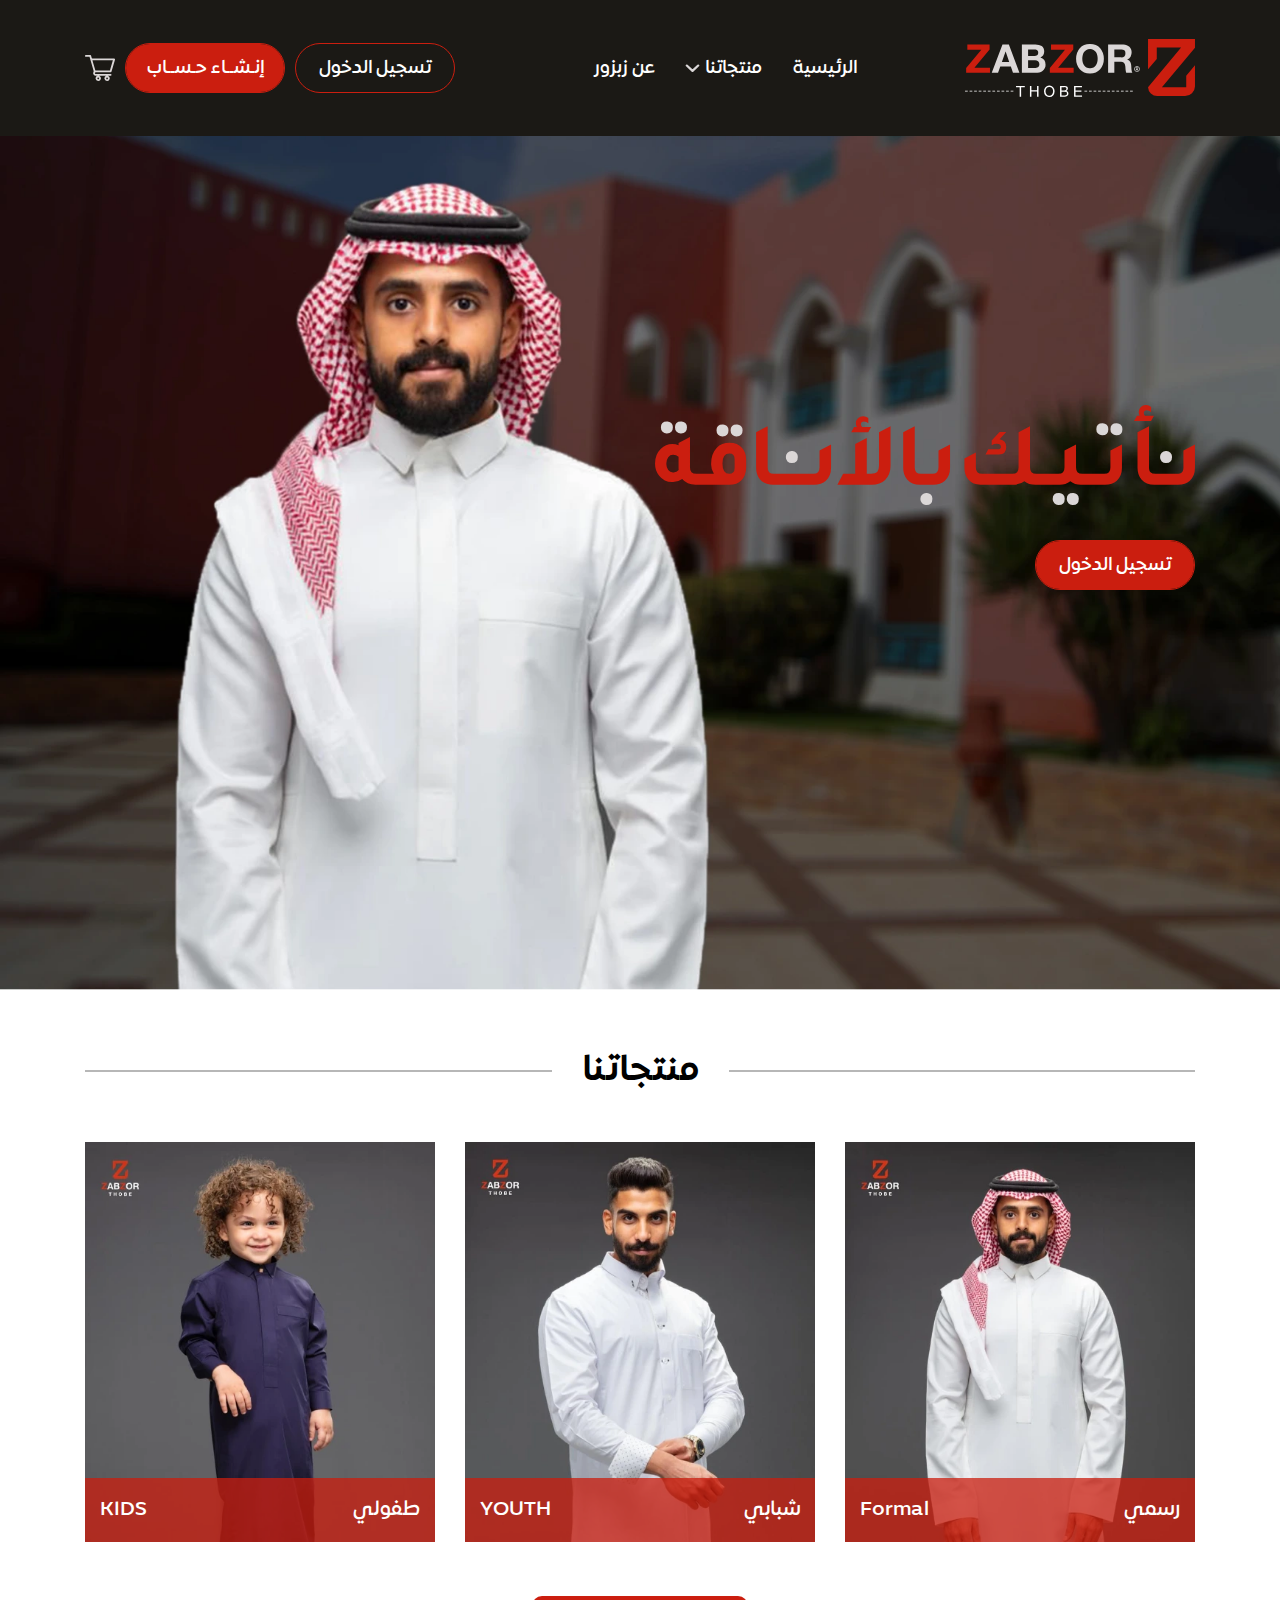
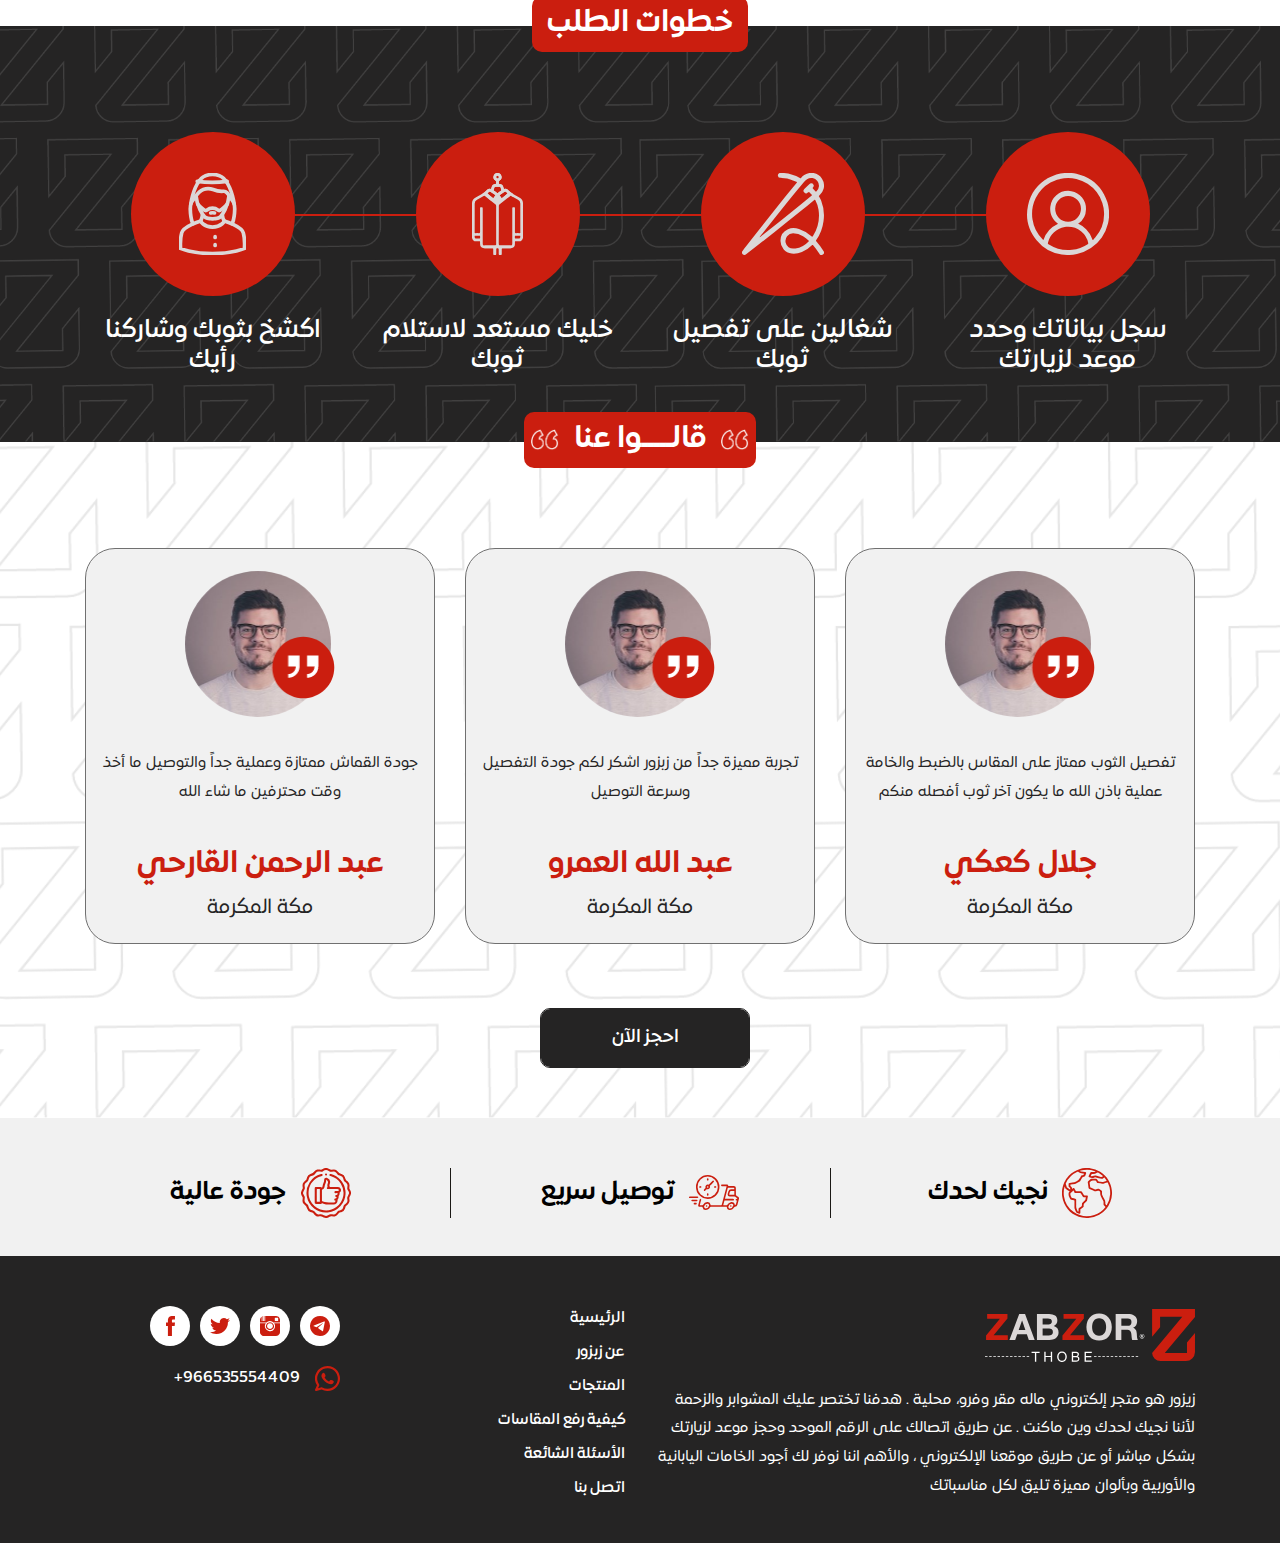
==== index.html @ d95db8d0 "edit some data" ====
<!DOCTYPE html>
<html>
  <head>
    <meta charset="utf-8">
    <meta name="description" content="....">
    <meta name="author" content="misara adel">
    <meta name="viewport" content="width=device-width, initial-scale=1, shrink-to-fit=no">
    <title>
      زبزور 
    </title>
    <link rel="shortcut icon" href="assets/images/icon.png" type="image/x-icon"/>
    <link rel="stylesheet" href="assets/css/lib/all.min.css">
    <link rel="stylesheet" href="assets/css/lib/animate.css">
    <link rel="stylesheet" href="assets/css/lib/bootstrap-rtl.min.css">
    <link rel="stylesheet" href="assets/css/lib/owl.carousel.min.css">
    <link rel="stylesheet" href="assets/css/lib/owl.theme.default.css">
    <link rel="stylesheet" href="assets/css/style.css">
  </head>
  <body>
    <nav class="navbar">
      <div class="container">
        <div class="content">
          <div class="hamburger">
            <span class="line"></span>
            <span class="line"></span>
            <span class="line"></span>
          </div>

          <a href="#" class="brand-name">
            <img src="assets/images/logo.svg" alt="">
          </a>

          <ul class="navbar-nav">
            <li class="nav-item">
              <a href="index.html" class="nav-link">
                الرئيسية
              </a>
            </li>

            <li class="nav-item product-cat">
              <a href="#" class="nav-link">
                منتجاتنا
              </a>

              <div class="product-contain">
                
                <div class="row">
                  <div class="col-lg-4 col-12 mb-3">
                    <div class="contain">
                      <a href="#" class="head">
                        ثياب رجالية
                      </a>
                    </div>
                  </div>

                  <div class="col-lg-4 col-12 mb-3">
                    <div class="contain">
                      <a href="#" class="head">
                        ثياب اطفالي 
                      </a>
                    </div>
                  </div>

                  <div class="col-lg-4 col-12 mb-3">
                    <div class="contain">
                      <a href="#" class="head">
                        ثياب شبابي
                      </a>
                    </div>
                  </div>

                  <div class="col-lg-4 col-12 mb-3">
                    <div class="contain">
                      <a href="#" class="head">
                        سيديري رجالية
                      </a>
                    </div>
                  </div>

                  <div class="col-lg-4 col-12 mb-3">
                    <div class="contain">
                      <a href="#" class="head">
                        سيديري اطفالي
                      </a>
                    </div>
                  </div>
                </div>
              </div>
            </li>

            <li class="nav-item">
              <a href="about.html" class="nav-link">
                عن زبزور
              </a>
            </li>
          </ul>

          <div class="buttons-contain">
            <a href="#" class="btn-shape border-btn">
              تسجيل الدخول
            </a>

            <a href="#" class="btn-shape bk-btn">
              إنـشــاء حـســاب
            </a>

            <a href="#" class="icon">
              <img src="assets/images/cart.svg" alt="">
            </a>
          </div>
        </div>
      </div>
    </nav>

    <main>
      <header style="background-image: url('assets/images/intro.webp');">
        <div class="container">
          <div class="row">
            <div class="col-lg-6 col-12">
              <div class="content">
                <img src="assets/images/intro.svg" alt="">

                <a href="#" class="btn-shape">
                  تسجيل الدخول
                </a>
              </div>
            </div>
          </div>
        </div>
      </header>

      <section class="products">
        <div class="container">
          <div class="heading">
            <h1>
              منتجاتنا
            </h1>
          </div>

          <div class="row">
            <div class="col-lg-4 col-12 mb-4">
              <a href="#" class="box">
                <img src="assets/images/product_1.webp" alt="">

                <div class="contain">
                  <h2>
                    رسمي
                  </h2>

                  <h2>
                    Formal
                  </h2>
                </div>
              </a>
            </div>
            
            <div class="col-lg-4 col-12 mb-4">
              <a href="#" class="box">
                <img src="assets/images/product_2.webp" alt="">

                <div class="contain">
                  <h2>
                    شبابي
                  </h2>

                  <h2>
                    YOUTH
                  </h2>
                </div>
              </a>
            </div>
            
            <div class="col-lg-4 col-12 mb-4">
              <a href="#" class="box">
                <img src="assets/images/product_3.webp" alt="">

                <div class="contain">
                  <h2>
                    طفولي
                  </h2>

                  <h2>
                    KIDS
                  </h2>
                </div>
              </a>
            </div>
          </div>
        </div>
      </section>

      <section class="services">
        <div class="container">
          <div class="heading">
            <h1>
              خطوات الطلب
            </h1>
          </div>

          <div class="service-contain">
            <div class="row">
              <div class="col-lg-3 col-6 mb-3">
                <div class="box">
                  <div class="image-content">
                    <img src="assets/images/service_1.svg" alt="">
                  </div>

                  <h2>
                    سجل بياناتك وحدد موعد لزيارتك
                  </h2>
                </div>
              </div>
              
              <div class="col-lg-3 col-6 mb-3">
                <div class="box">
                  <div class="image-content">
                    <img src="assets/images/service_2.svg" alt="">
                  </div>

                  <h2>
                    شغالين على تفصيل ثوبك
                  </h2>
                </div>
              </div>
              
              <div class="col-lg-3 col-6 mb-3">
                <div class="box">
                  <div class="image-content">
                    <img src="assets/images/service_3.svg" alt="">
                  </div>

                  <h2>
                    خليك مستعد لاستلام ثوبك
                  </h2>
                </div>
              </div>
              
              <div class="col-lg-3 col-6 mb-3">
                <div class="box">
                  <div class="image-content">
                    <img src="assets/images/service_4.svg" alt="">
                  </div>

                  <h2>
                    اكشخ بثوبك وشاركنا رأيك
                  </h2>
                </div>
              </div>
            </div>
          </div>
        </div>
      </section>

      <!-- <section class="graph d-none">
        <div class="container">
          <div class="heading">
            <h1>
              طريقة رفع المقاس
            </h1>

            <p>
              فصل وبالك مرتاح
            </p>
          </div>

          <div class="row">
            <div class="col-lg-4 col-12 mb-4">
              <ul class="graph-step">
                <li>
                  <div class="number">
                    1
                  </div>
                  
                  <div class="data">
                    <h2>
                      انخفاض الأكتاف
                    </h2>

                    <p>
                      نقيس محيطها ونزود 8 سم
                      وما زاد حسب اختيار العميل
                    </p>
                  </div>
                </li>

                <li>
                  <div class="number">
                    2
                  </div>
                  
                  <div class="data">
                    <h2>
                      مقاس الخصر
                    </h2>

                    <p>
                      يقاس محيط الخصر ونضيف 
                      من 8 سم إلى 15 سم حسب
                      راحة العميل

                      <span>
                        ( نقترح زيادة 8 سم فقط )
                      </span>
                    </p>
                  </div>
                </li>

                <li>
                  <div class="number">
                    3
                  </div>
                  
                  <div class="data">
                    <h2>
                      مقاس أسفل نهاية الثوب
                    </h2>

                    <p>
                      نضيف على مقاس الخصر
                      20 سم أو حسب اختيار العميل
                    </p>
                  </div>
                </li>
                
              </ul>
            </div>

            <div class="col-lg-4 col-12 mb-4">
              <div class="image-content">
                <img src="assets/images/graph.png" alt="">
              </div>
            </div>

            <div class="col-lg-4 col-12 mb-4">
              <ul class="graph-step">
                <li>
                  <div class="number">
                    4
                  </div>
                  
                  <div class="data">
                    <h2>
                      مقاس الصدر
                    </h2>

                    <p>
                      يقاس محيط الصدر ونضيف 
                      من 8 سم إلى 15 سم حسب
                      راحة العميل 

                      <span>
                        ( نقترح زيادة 8 سم فقط )
                      </span>
                    </p>
                  </div>
                </li>

                <li>
                  <div class="number">
                    5
                  </div>
                  
                  <div class="data">
                    <h2>
                      مقاس نهاية الكم
                    </h2>

                    <p>
                      نقيس محيطها ونزود 8 سم
                      وما زاد حسب اختيار العميل
                    </p>
                  </div>
                </li>

                <li>
                  <div class="number">
                    6
                  </div>
                  
                  <div class="data">
                    <h2>
                      مقاس الأرداف
                    </h2>

                    <p>
                      نقيس محيطها ونزود 8 سم
                      وما زاد حسب اختيار العميل
                    </p>
                  </div>
                </li>
              </ul>
            </div>
          </div>
        </div>
      </section> -->

      <section class="say">
        <div class="container">
          <div class="heading">
            <h1>
              قالـــــوا عنا
            </h1>
          </div>

          <div class="row">
            <div class="col-lg-4 col-12 mb-4">
              <div class="box">
                <img src="assets/images/pepole.png" alt="">

                <p class="desc">
                  تفصيل الثوب ممتاز على 
                  المقاس بالضبط والخامة 
                  عملية باذن الله ما يكون 
                  آخر ثوب أفصله منكم
                </p>

                <h2>
                  جلال كعكي
                </h2>

                <p class="location">
                  مكة المكرمة 
                </p>
              </div>
            </div>
            
            <div class="col-lg-4 col-12 mb-4">
              <div class="box">
                <img src="assets/images/pepole.png" alt="">

                <p class="desc">
                  تجربة مميزة جداً من زبزور 
                  اشكر لكم جودة التفصيل
                  وسرعة التوصيل
                </p>

                <h2>
                  عبد الله العمرو
                </h2>

                <p class="location">
                  مكة المكرمة 
                </p>
              </div>
            </div>
            
            <div class="col-lg-4 col-12 mb-4">
              <div class="box">
                <img src="assets/images/pepole.png" alt="">

                <p class="desc">
                  جودة القماش ممتازة 
                  وعملية جداً والتوصيل
                  ما أخذ وقت محترفين 
                  ما شاء الله
                </p>

                <h2>
                  عبد الرحمن القارحي
                </h2>

                <p class="location">
                  مكة المكرمة 
                </p>
              </div>
            </div>

            <div class="col-12">
              <div class="button-data">
                <a href="contact.html" class="btn-shape">
                  احجز الآن
                </a>
              </div>
            </div>
          </div>
        </div>
      </section>

      <section class="data-contact">
        <div class="container">
          <div class="row">
            <div class="col-lg-4 col-12 mb-2 border-shape">
              <div class="box">
                <img src="assets/images/contact_1.svg" alt="">

                <h2>
                  نجيك لحدك
                </h2>
              </div>
            </div>

            <div class="col-lg-4 col-12 mb-2 border-shape">
              <div class="box">
                <img src="assets/images/contact_2.svg" alt="">

                <h2>
                  توصيل سريع
                </h2>
              </div>
            </div>

            <div class="col-lg-4 col-12 mb-2">
              <div class="box">
                <img src="assets/images/contact_3.svg" alt="">

                <h2>
                  جودة عالية
                </h2>
              </div>
            </div>
          </div>
        </div>
      </section>
    </main>
    
    <footer>
      <div class="container">
        <div class="row">
          <div class="col-lg-6 col-12 mb-3">
            <div class="content">
              <img src="assets/images/logo.svg" class="brand-name" alt="">

              <p>
                زيزور هو متجر إلكتروني ماله مقر وفرو، محلية . هدفنا تختصر عليك المشوابر والزحمة لأننا نجيك لحدك وين ماكنت . عن طريق اتصالك على الرقم الموحد وحجز موعد لزيارتك بشكل مباشر أو عن طريق موقعنا الإلكتروني ، والأهم اننا نوفر لك أجود الخامات اليابانية والأوربية وبألوان مميزة تليق لكل مناسباتك
              </p>
            </div>
          </div>

          <div class="col-lg-3 col-12 mb-3">
            <div class="content">
              <ul class="link">
                <li>
                  <a href="index.html">
                    الرئيسية 
                  </a>
                </li>

                <li>
                  <a href="about.html">
                    عن زبزور 
                  </a>
                </li>

                <li>
                  <a href="#">
                    المنتجات 
                  </a>
                </li>

                <li>
                  <a href="question.html">
                    كيفية رفع المقاسات 
                  </a>
                </li>
                
                <li>
                  <a href="question.html">
                    الأسئلة الشائعة 
                  </a>
                </li>
                
                <li>
                  <a href="contact.html">
                    اتصل بنا 
                  </a>
                </li>
              </ul>
            </div>
          </div>

          <div class="col-lg-3 col-12 mb-3">
            <div class="content">
              <ul class="socail-media">
                <li>
                  <a href="#">
                    <img src="assets/images/social_1.svg" alt="">
                  </a>
                </li>

                <li>
                  <a href="#">
                    <img src="assets/images/social_2.svg" alt="">
                  </a>
                </li>

                <li>
                  <a href="#">
                    <img src="assets/images/social_3.svg" alt="">
                  </a>
                </li>

                <li>
                  <a href="#">
                    <img src="assets/images/social_4.svg" alt="">
                  </a>
                </li>
              </ul>

              <a href="#" class="whats">
                <img src="assets/images/whats.svg" alt="">

                <span>
                  966535554409+
                </span>
              </a>
            </div>
          </div>
        </div>
      </div>
    </footer>

    <script src="assets/js/lib/jquery4.js"></script>
    <script src="assets/js/lib/popper.js"></script>
    <script src="assets/js/lib/bootstrap.js"></script>
    <script src="assets/js/lib/owl.carousel.min.js"></script>
    <script src="assets/js/lib/wow.min.js"></script>
    <script src="assets/js/main.js"></script>
  </body>
</html>
---- assets/css/style.css ----
@font-face {
  font-family: "ExpoArabic";
  src: url(../fonts/ExpoArabic/ExpoArabic-Medium.ttf);
  font-weight: 700;
}

@font-face {
  font-family: "ExpoArabic";
  src: url(../fonts/ExpoArabic/ExpoArabic-Book.ttf);
  font-weight: 500;
}

@font-face {
  font-family: "ExpoArabic";
  src: url(../fonts/ExpoArabic/ExpoArabic-SemiBold.ttf);
  font-weight: 900;
}

* {
  margin: 0px;
  -webkit-box-sizing: border-box;
          box-sizing: border-box;
  font-family: "ExpoArabic" , sans-serif;
  scroll-behavior: smooth;
}

*::-moz-selection {
  background-color: #368B85;
  color: #fff;
}

*::selection {
  background-color: #368B85;
  color: #fff;
}

*::-webkit-scrollbar {
  width: 8px;
}

*::-webkit-scrollbar-track {
  background-color: #ccc;
}

*::-webkit-scrollbar-thumb {
  background: #368B85;
  border-radius: 8px;
}

*::-webkit-scrollbar-thumb:hover {
  background: #FFD371;
}

.overflowNone {
  overflow: hidden;
}

.btn:focus,
button:focus,
input:focus,
.form-control:focus {
  outline-width: 0px !important;
  outline-color: transparent !important;
  -webkit-box-shadow: 0 0 0 0 rgba(0, 0, 0, 0);
          box-shadow: 0 0 0 0 rgba(0, 0, 0, 0);
}

a {
  text-decoration: none !important;
}

ul {
  list-style: none;
  margin: 0px;
  padding: 0px;
}

.owl-theme .owl-dots .owl-dot span {
  width: 20px;
  height: 4px;
  border-radius: 4px;
  background-color: #FFD371;
  opacity: .5;
  -webkit-transition: all .5s linear;
  transition: all .5s linear;
}

.owl-theme .owl-dots .owl-dot.active span,
.owl-theme .owl-dots .owl-dot:hover span {
  opacity: 1;
}

.overflowNone {
  overflow: hidden;
}

@-webkit-keyframes bounce-in-fwd {
  0% {
    -webkit-transform: scale(0);
            transform: scale(0);
    -webkit-animation-timing-function: ease-in;
            animation-timing-function: ease-in;
    opacity: 0;
  }
  38% {
    -webkit-transform: scale(1);
            transform: scale(1);
    -webkit-animation-timing-function: ease-out;
            animation-timing-function: ease-out;
    opacity: 1;
  }
  55% {
    -webkit-transform: scale(0.7);
            transform: scale(0.7);
    -webkit-animation-timing-function: ease-in;
            animation-timing-function: ease-in;
  }
  72% {
    -webkit-transform: scale(1);
            transform: scale(1);
    -webkit-animation-timing-function: ease-out;
            animation-timing-function: ease-out;
  }
  81% {
    -webkit-transform: scale(0.84);
            transform: scale(0.84);
    -webkit-animation-timing-function: ease-in;
            animation-timing-function: ease-in;
  }
  89% {
    -webkit-transform: scale(1);
            transform: scale(1);
    -webkit-animation-timing-function: ease-out;
            animation-timing-function: ease-out;
  }
  95% {
    -webkit-transform: scale(0.95);
            transform: scale(0.95);
    -webkit-animation-timing-function: ease-in;
            animation-timing-function: ease-in;
  }
  100% {
    -webkit-transform: scale(1);
            transform: scale(1);
    -webkit-animation-timing-function: ease-out;
            animation-timing-function: ease-out;
  }
}

@keyframes bounce-in-fwd {
  0% {
    -webkit-transform: scale(0);
            transform: scale(0);
    -webkit-animation-timing-function: ease-in;
            animation-timing-function: ease-in;
    opacity: 0;
  }
  38% {
    -webkit-transform: scale(1);
            transform: scale(1);
    -webkit-animation-timing-function: ease-out;
            animation-timing-function: ease-out;
    opacity: 1;
  }
  55% {
    -webkit-transform: scale(0.7);
            transform: scale(0.7);
    -webkit-animation-timing-function: ease-in;
            animation-timing-function: ease-in;
  }
  72% {
    -webkit-transform: scale(1);
            transform: scale(1);
    -webkit-animation-timing-function: ease-out;
            animation-timing-function: ease-out;
  }
  81% {
    -webkit-transform: scale(0.84);
            transform: scale(0.84);
    -webkit-animation-timing-function: ease-in;
            animation-timing-function: ease-in;
  }
  89% {
    -webkit-transform: scale(1);
            transform: scale(1);
    -webkit-animation-timing-function: ease-out;
            animation-timing-function: ease-out;
  }
  95% {
    -webkit-transform: scale(0.95);
            transform: scale(0.95);
    -webkit-animation-timing-function: ease-in;
            animation-timing-function: ease-in;
  }
  100% {
    -webkit-transform: scale(1);
            transform: scale(1);
    -webkit-animation-timing-function: ease-out;
            animation-timing-function: ease-out;
  }
}

@-webkit-keyframes bounce-in-top {
  0% {
    -webkit-transform: translateY(-50px);
            transform: translateY(-50px);
    -webkit-animation-timing-function: ease-in;
            animation-timing-function: ease-in;
    opacity: 0;
  }
  38% {
    -webkit-transform: translateY(0);
            transform: translateY(0);
    -webkit-animation-timing-function: ease-out;
            animation-timing-function: ease-out;
    opacity: 1;
  }
  55% {
    -webkit-transform: translateY(-20px);
            transform: translateY(-20px);
    -webkit-animation-timing-function: ease-in;
            animation-timing-function: ease-in;
  }
  72% {
    -webkit-transform: translateY(0);
            transform: translateY(0);
    -webkit-animation-timing-function: ease-out;
            animation-timing-function: ease-out;
  }
  81% {
    -webkit-transform: translateY(-15px);
            transform: translateY(-15px);
    -webkit-animation-timing-function: ease-in;
            animation-timing-function: ease-in;
  }
  90% {
    -webkit-transform: translateY(0);
            transform: translateY(0);
    -webkit-animation-timing-function: ease-out;
            animation-timing-function: ease-out;
  }
  95% {
    -webkit-transform: translateY(-4px);
            transform: translateY(-4px);
    -webkit-animation-timing-function: ease-in;
            animation-timing-function: ease-in;
  }
  100% {
    -webkit-transform: translateY(0);
            transform: translateY(0);
    -webkit-animation-timing-function: ease-out;
            animation-timing-function: ease-out;
  }
}

@keyframes bounce-in-top {
  0% {
    -webkit-transform: translateY(-50px);
            transform: translateY(-50px);
    -webkit-animation-timing-function: ease-in;
            animation-timing-function: ease-in;
    opacity: 0;
  }
  38% {
    -webkit-transform: translateY(0);
            transform: translateY(0);
    -webkit-animation-timing-function: ease-out;
            animation-timing-function: ease-out;
    opacity: 1;
  }
  55% {
    -webkit-transform: translateY(-20px);
            transform: translateY(-20px);
    -webkit-animation-timing-function: ease-in;
            animation-timing-function: ease-in;
  }
  72% {
    -webkit-transform: translateY(0);
            transform: translateY(0);
    -webkit-animation-timing-function: ease-out;
            animation-timing-function: ease-out;
  }
  81% {
    -webkit-transform: translateY(-15px);
            transform: translateY(-15px);
    -webkit-animation-timing-function: ease-in;
            animation-timing-function: ease-in;
  }
  90% {
    -webkit-transform: translateY(0);
            transform: translateY(0);
    -webkit-animation-timing-function: ease-out;
            animation-timing-function: ease-out;
  }
  95% {
    -webkit-transform: translateY(-4px);
            transform: translateY(-4px);
    -webkit-animation-timing-function: ease-in;
            animation-timing-function: ease-in;
  }
  100% {
    -webkit-transform: translateY(0);
            transform: translateY(0);
    -webkit-animation-timing-function: ease-out;
            animation-timing-function: ease-out;
  }
}

@-webkit-keyframes bounce-in-left {
  0% {
    -webkit-transform: translateX(-30px);
            transform: translateX(-30px);
    -webkit-animation-timing-function: ease-in;
            animation-timing-function: ease-in;
    opacity: 0;
  }
  38% {
    -webkit-transform: translateX(0);
            transform: translateX(0);
    -webkit-animation-timing-function: ease-out;
            animation-timing-function: ease-out;
    opacity: 1;
  }
  55% {
    -webkit-transform: translateX(-20px);
            transform: translateX(-20px);
    -webkit-animation-timing-function: ease-in;
            animation-timing-function: ease-in;
  }
  72% {
    -webkit-transform: translateX(0);
            transform: translateX(0);
    -webkit-animation-timing-function: ease-out;
            animation-timing-function: ease-out;
  }
  81% {
    -webkit-transform: translateX(-10px);
            transform: translateX(-10px);
    -webkit-animation-timing-function: ease-in;
            animation-timing-function: ease-in;
  }
  90% {
    -webkit-transform: translateX(0);
            transform: translateX(0);
    -webkit-animation-timing-function: ease-out;
            animation-timing-function: ease-out;
  }
  95% {
    -webkit-transform: translateX(-4px);
            transform: translateX(-4px);
    -webkit-animation-timing-function: ease-in;
            animation-timing-function: ease-in;
  }
  100% {
    -webkit-transform: translateX(0);
            transform: translateX(0);
    -webkit-animation-timing-function: ease-out;
            animation-timing-function: ease-out;
  }
}

@keyframes bounce-in-left {
  0% {
    -webkit-transform: translateX(-30px);
            transform: translateX(-30px);
    -webkit-animation-timing-function: ease-in;
            animation-timing-function: ease-in;
    opacity: 0;
  }
  38% {
    -webkit-transform: translateX(0);
            transform: translateX(0);
    -webkit-animation-timing-function: ease-out;
            animation-timing-function: ease-out;
    opacity: 1;
  }
  55% {
    -webkit-transform: translateX(-20px);
            transform: translateX(-20px);
    -webkit-animation-timing-function: ease-in;
            animation-timing-function: ease-in;
  }
  72% {
    -webkit-transform: translateX(0);
            transform: translateX(0);
    -webkit-animation-timing-function: ease-out;
            animation-timing-function: ease-out;
  }
  81% {
    -webkit-transform: translateX(-10px);
            transform: translateX(-10px);
    -webkit-animation-timing-function: ease-in;
            animation-timing-function: ease-in;
  }
  90% {
    -webkit-transform: translateX(0);
            transform: translateX(0);
    -webkit-animation-timing-function: ease-out;
            animation-timing-function: ease-out;
  }
  95% {
    -webkit-transform: translateX(-4px);
            transform: translateX(-4px);
    -webkit-animation-timing-function: ease-in;
            animation-timing-function: ease-in;
  }
  100% {
    -webkit-transform: translateX(0);
            transform: translateX(0);
    -webkit-animation-timing-function: ease-out;
            animation-timing-function: ease-out;
  }
}

@-webkit-keyframes pulsecust {
  0% {
    opacity: 1;
    -webkit-transform: scale(1);
            transform: scale(1);
  }
  50% {
    opacity: 0;
    -webkit-transform: scale(1.4);
            transform: scale(1.4);
  }
  100% {
    opacity: 1;
    -webkit-transform: scale(1);
            transform: scale(1);
  }
}

@keyframes pulsecust {
  0% {
    opacity: 1;
    -webkit-transform: scale(1);
            transform: scale(1);
  }
  50% {
    opacity: 0;
    -webkit-transform: scale(1.4);
            transform: scale(1.4);
  }
  100% {
    opacity: 1;
    -webkit-transform: scale(1);
            transform: scale(1);
  }
}

@-webkit-keyframes pulse-shadow {
  100% {
    -webkit-box-shadow: 0 0 0 10px rgba(255, 102, 0, 0), 0 0 0 20px rgba(255, 102, 0, 0);
            box-shadow: 0 0 0 10px rgba(255, 102, 0, 0), 0 0 0 20px rgba(255, 102, 0, 0);
  }
}

@keyframes pulse-shadow {
  100% {
    -webkit-box-shadow: 0 0 0 10px rgba(255, 102, 0, 0), 0 0 0 20px rgba(255, 102, 0, 0);
            box-shadow: 0 0 0 10px rgba(255, 102, 0, 0), 0 0 0 20px rgba(255, 102, 0, 0);
  }
}

@-webkit-keyframes spinner {
  0% {
    -webkit-transform: rotate(0deg) scale3d(1, 1, 1);
            transform: rotate(0deg) scale3d(1, 1, 1);
  }
  100% {
    -webkit-transform: rotate(10deg) scale3d(1.5, 1.5, 1.5);
            transform: rotate(10deg) scale3d(1.5, 1.5, 1.5);
  }
}

@keyframes spinner {
  0% {
    -webkit-transform: rotate(0deg) scale3d(1, 1, 1);
            transform: rotate(0deg) scale3d(1, 1, 1);
  }
  100% {
    -webkit-transform: rotate(10deg) scale3d(1.5, 1.5, 1.5);
            transform: rotate(10deg) scale3d(1.5, 1.5, 1.5);
  }
}

@-webkit-keyframes pulse {
  0% {
    -webkit-transform: scale3d(1, 1, 1);
            transform: scale3d(1, 1, 1);
    opacity: 0;
  }
  50% {
    -webkit-transform: scale3d(0.8, 0.8, 0.8);
            transform: scale3d(0.8, 0.8, 0.8);
    opacity: .5;
  }
  100% {
    -webkit-transform: scale3d(1, 1, 1);
            transform: scale3d(1, 1, 1);
    opacity: 1;
  }
}

@keyframes pulse {
  0% {
    -webkit-transform: scale3d(1, 1, 1);
            transform: scale3d(1, 1, 1);
    opacity: 0;
  }
  50% {
    -webkit-transform: scale3d(0.8, 0.8, 0.8);
            transform: scale3d(0.8, 0.8, 0.8);
    opacity: .5;
  }
  100% {
    -webkit-transform: scale3d(1, 1, 1);
            transform: scale3d(1, 1, 1);
    opacity: 1;
  }
}

/*dropdown animation*/
@-webkit-keyframes dropdown-animate {
  0% {
    opacity: 0;
    -webkit-transform: rotateX(-90deg);
            transform: rotateX(-90deg);
  }
  50% {
    -webkit-transform: rotateX(20deg);
            transform: rotateX(20deg);
  }
  100% {
    opacity: 1;
    -webkit-transform: rotateX(0deg);
            transform: rotateX(0deg);
  }
}
@keyframes dropdown-animate {
  0% {
    opacity: 0;
    -webkit-transform: rotateX(-90deg);
            transform: rotateX(-90deg);
  }
  50% {
    -webkit-transform: rotateX(20deg);
            transform: rotateX(20deg);
  }
  100% {
    opacity: 1;
    -webkit-transform: rotateX(0deg);
            transform: rotateX(0deg);
  }
}

@-webkit-keyframes rotation {
  0% {
    -webkit-transform: rotate(0deg);
            transform: rotate(0deg);
  }
  50% {
    -webkit-transform: rotate(10deg);
            transform: rotate(10deg);
  }
  100% {
    -webkit-transform: rotate(0deg);
            transform: rotate(0deg);
  }
}

@keyframes rotation {
  0% {
    -webkit-transform: rotate(0deg);
            transform: rotate(0deg);
  }
  50% {
    -webkit-transform: rotate(10deg);
            transform: rotate(10deg);
  }
  100% {
    -webkit-transform: rotate(0deg);
            transform: rotate(0deg);
  }
}

@-webkit-keyframes spin {
  0% {
    -webkit-transform: rotate(0deg);
            transform: rotate(0deg);
  }
  100% {
    -webkit-transform: rotate(360deg);
            transform: rotate(360deg);
  }
}

@keyframes spin {
  0% {
    -webkit-transform: rotate(0deg);
            transform: rotate(0deg);
  }
  100% {
    -webkit-transform: rotate(360deg);
            transform: rotate(360deg);
  }
}

@-webkit-keyframes wave {
  0%,
  100% {
    -webkit-clip-path: polygon(0% 45%, 15% 44%, 32% 50%, 54% 60%, 70% 61%, 84% 59%, 100% 52%, 100% 100%, 0% 100%);
            clip-path: polygon(0% 45%, 15% 44%, 32% 50%, 54% 60%, 70% 61%, 84% 59%, 100% 52%, 100% 100%, 0% 100%);
  }
  50% {
    -webkit-clip-path: polygon(0% 60%, 16% 65%, 34% 66%, 51% 62%, 67% 50%, 84% 45%, 100% 46%, 100% 100%, 0% 100%);
            clip-path: polygon(0% 60%, 16% 65%, 34% 66%, 51% 62%, 67% 50%, 84% 45%, 100% 46%, 100% 100%, 0% 100%);
  }
}

@keyframes wave {
  0%,
  100% {
    -webkit-clip-path: polygon(0% 45%, 15% 44%, 32% 50%, 54% 60%, 70% 61%, 84% 59%, 100% 52%, 100% 100%, 0% 100%);
            clip-path: polygon(0% 45%, 15% 44%, 32% 50%, 54% 60%, 70% 61%, 84% 59%, 100% 52%, 100% 100%, 0% 100%);
  }
  50% {
    -webkit-clip-path: polygon(0% 60%, 16% 65%, 34% 66%, 51% 62%, 67% 50%, 84% 45%, 100% 46%, 100% 100%, 0% 100%);
            clip-path: polygon(0% 60%, 16% 65%, 34% 66%, 51% 62%, 67% 50%, 84% 45%, 100% 46%, 100% 100%, 0% 100%);
  }
}

@-webkit-keyframes niceAnimate {
  0% {
    -webkit-transform: scaleX(1);
            transform: scaleX(1);
  }
  50% {
    -webkit-transform: scaleX(0);
            transform: scaleX(0);
  }
  100% {
    -webkit-transform: scaleX(1);
            transform: scaleX(1);
  }
}

@keyframes niceAnimate {
  0% {
    -webkit-transform: scaleX(1);
            transform: scaleX(1);
  }
  50% {
    -webkit-transform: scaleX(0);
            transform: scaleX(0);
  }
  100% {
    -webkit-transform: scaleX(1);
            transform: scaleX(1);
  }
}

@-webkit-keyframes translation {
  0% {
    -webkit-transform: translateZ(0%);
            transform: translateZ(0%);
  }
  100% {
    -webkit-transform: translateZ(10%);
            transform: translateZ(10%);
  }
}

@keyframes translation {
  0% {
    -webkit-transform: translateZ(0%);
            transform: translateZ(0%);
  }
  100% {
    -webkit-transform: translateZ(10%);
            transform: translateZ(10%);
  }
}

@-webkit-keyframes rotate-scale-up {
  0% {
    -webkit-transform: scale(1) rotateZ(0);
    transform: scale(1) rotateZ(0);
  }
  50% {
    -webkit-transform: scale(2) rotateZ(180deg);
    transform: scale(2) rotateZ(180deg);
  }
  100% {
    -webkit-transform: scale(1) rotateZ(360deg);
    transform: scale(1) rotateZ(360deg);
  }
}

@keyframes rotate-scale-up {
  0% {
    -webkit-transform: scale(1) rotateZ(0);
    transform: scale(1) rotateZ(0);
  }
  50% {
    -webkit-transform: scale(2) rotateZ(180deg);
    transform: scale(2) rotateZ(180deg);
  }
  100% {
    -webkit-transform: scale(1) rotateZ(360deg);
    transform: scale(1) rotateZ(360deg);
  }
}

@-webkit-keyframes fadeInUp {
  from {
    opacity: 0;
    -webkit-transform: translate3d(0, 100%, 0);
            transform: translate3d(0, 100%, 0);
  }
  to {
    opacity: 1;
    -webkit-transform: none;
            transform: none;
  }
}

@keyframes fadeInUp {
  from {
    opacity: 0;
    -webkit-transform: translate3d(0, 100%, 0);
            transform: translate3d(0, 100%, 0);
  }
  to {
    opacity: 1;
    -webkit-transform: none;
            transform: none;
  }
}

@-webkit-keyframes fadeInLeft {
  from {
    opacity: 0;
    -webkit-transform: translate3d(-100%, 0, 0);
            transform: translate3d(-100%, 0, 0);
  }
  to {
    opacity: 1;
    -webkit-transform: none;
            transform: none;
  }
}

@keyframes fadeInLeft {
  from {
    opacity: 0;
    -webkit-transform: translate3d(-100%, 0, 0);
            transform: translate3d(-100%, 0, 0);
  }
  to {
    opacity: 1;
    -webkit-transform: none;
            transform: none;
  }
}

@-webkit-keyframes vibrate {
  0% {
    -webkit-transform: translate(0);
            transform: translate(0);
  }
  20% {
    -webkit-transform: translate(-10px, 10px);
            transform: translate(-10px, 10px);
  }
  40% {
    -webkit-transform: translate(-10px, -10px);
            transform: translate(-10px, -10px);
  }
  60% {
    -webkit-transform: translate(10px, 10px);
            transform: translate(10px, 10px);
  }
  80% {
    -webkit-transform: translate(10px, -10px);
            transform: translate(10px, -10px);
  }
  100% {
    -webkit-transform: translate(0);
            transform: translate(0);
  }
}

@keyframes vibrate {
  0% {
    -webkit-transform: translate(0);
            transform: translate(0);
  }
  20% {
    -webkit-transform: translate(-10px, 10px);
            transform: translate(-10px, 10px);
  }
  40% {
    -webkit-transform: translate(-10px, -10px);
            transform: translate(-10px, -10px);
  }
  60% {
    -webkit-transform: translate(10px, 10px);
            transform: translate(10px, 10px);
  }
  80% {
    -webkit-transform: translate(10px, -10px);
            transform: translate(10px, -10px);
  }
  100% {
    -webkit-transform: translate(0);
            transform: translate(0);
  }
}

@-webkit-keyframes translateX {
  0%,
  100% {
    -webkit-transform: translateX(2px);
            transform: translateX(2px);
  }
  50% {
    -webkit-transform: translateX(-2px);
            transform: translateX(-2px);
  }
}

@keyframes translateX {
  0%,
  100% {
    -webkit-transform: translateX(2px);
            transform: translateX(2px);
  }
  50% {
    -webkit-transform: translateX(-2px);
            transform: translateX(-2px);
  }
}

@-webkit-keyframes translateY {
  0%,
  100% {
    -webkit-transform: translateY(2px);
            transform: translateY(2px);
  }
  50% {
    -webkit-transform: translateY(-2px);
            transform: translateY(-2px);
  }
}

@keyframes translateY {
  0%,
  100% {
    -webkit-transform: translateY(2px);
            transform: translateY(2px);
  }
  50% {
    -webkit-transform: translateY(-2px);
            transform: translateY(-2px);
  }
}

@-webkit-keyframes flip-in-hor-bottom {
  0% {
    -webkit-transform: rotateX(80deg) translate(-50%, -50%);
            transform: rotateX(80deg) translate(-50%, -50%);
    opacity: 0;
  }
  100% {
    -webkit-transform: rotateX(0) translate(-50%, -50%);
            transform: rotateX(0) translate(-50%, -50%);
    opacity: 1;
  }
}

@keyframes flip-in-hor-bottom {
  0% {
    -webkit-transform: rotateX(80deg) translate(-50%, -50%);
            transform: rotateX(80deg) translate(-50%, -50%);
    opacity: 0;
  }
  100% {
    -webkit-transform: rotateX(0) translate(-50%, -50%);
            transform: rotateX(0) translate(-50%, -50%);
    opacity: 1;
  }
}

@-webkit-keyframes shadow {
  0% {
    -webkit-box-shadow: 0px 0px 35px -4px #00a4e6;
            box-shadow: 0px 0px 35px -4px #00a4e6;
    opacity: 0 !important;
  }
  100% {
    -webkit-box-shadow: 0px 0px 35px -4px rgba(0, 164, 230, 0);
            box-shadow: 0px 0px 35px -4px rgba(0, 164, 230, 0);
  }
}

@keyframes shadow {
  0% {
    -webkit-box-shadow: 0px 0px 35px -4px #00a4e6;
            box-shadow: 0px 0px 35px -4px #00a4e6;
    opacity: 0 !important;
  }
  100% {
    -webkit-box-shadow: 0px 0px 35px -4px rgba(0, 164, 230, 0);
            box-shadow: 0px 0px 35px -4px rgba(0, 164, 230, 0);
  }
}

@-webkit-keyframes rotate {
  0% {
    border-radius: 50% 60% 55% 40%;
  }
  25% {
    border-radius: 30% 10% 70% 20%;
  }
  50% {
    border-radius: 20% 40% 30% 60%;
  }
  75% {
    border-radius: 70% 20% 50% 30%;
  }
  100% {
    border-radius: 50% 60% 55% 40%;
  }
}

@keyframes rotate {
  0% {
    border-radius: 50% 60% 55% 40%;
  }
  25% {
    border-radius: 30% 10% 70% 20%;
  }
  50% {
    border-radius: 20% 40% 30% 60%;
  }
  75% {
    border-radius: 70% 20% 50% 30%;
  }
  100% {
    border-radius: 50% 60% 55% 40%;
  }
}

@-webkit-keyframes fadeInRight {
  0% {
    opacity: 0;
    -webkit-transform: translateX(-30px);
            transform: translateX(-30px);
  }
  100% {
    opacity: 1;
    -webkit-transform: translateX(0);
            transform: translateX(0);
  }
}

@keyframes fadeInRight {
  0% {
    opacity: 0;
    -webkit-transform: translateX(-30px);
            transform: translateX(-30px);
  }
  100% {
    opacity: 1;
    -webkit-transform: translateX(0);
            transform: translateX(0);
  }
}

@keyframes fadeInLeft {
  0% {
    opacity: 0;
    -webkit-transform: translateX(30px);
            transform: translateX(30px);
  }
  100% {
    opacity: 1;
    -webkit-transform: translateX(0);
            transform: translateX(0);
  }
}

@-webkit-keyframes move {
  25% {
    opacity: 1;
  }
  33% {
    opacity: 1;
    -webkit-transform: translateX(30px);
            transform: translateX(30px);
  }
  67% {
    opacity: 1;
    -webkit-transform: translateX(40px);
            transform: translateX(40px);
  }
  100% {
    opacity: 0;
    -webkit-transform: translateX(55px) scale3d(0.5, 0.5, 0.5);
            transform: translateX(55px) scale3d(0.5, 0.5, 0.5);
  }
}

@keyframes move {
  25% {
    opacity: 1;
  }
  33% {
    opacity: 1;
    -webkit-transform: translateX(30px);
            transform: translateX(30px);
  }
  67% {
    opacity: 1;
    -webkit-transform: translateX(40px);
            transform: translateX(40px);
  }
  100% {
    opacity: 0;
    -webkit-transform: translateX(55px) scale3d(0.5, 0.5, 0.5);
            transform: translateX(55px) scale3d(0.5, 0.5, 0.5);
  }
}

@-webkit-keyframes clip {
  0% {
    -webkit-clip-path: polygon(57% 41%, 100% 0, 52% 46%, 0 100%);
            clip-path: polygon(57% 41%, 100% 0, 52% 46%, 0 100%);
  }
  50% {
    -webkit-clip-path: polygon(57% 41%, 100% 0, 0 0, 0 100%);
            clip-path: polygon(57% 41%, 100% 0, 0 0, 0 100%);
  }
  100% {
    -webkit-clip-path: polygon(100% 100%, 100% 0, 0 0, 0 100%);
            clip-path: polygon(100% 100%, 100% 0, 0 0, 0 100%);
  }
}

@keyframes clip {
  0% {
    -webkit-clip-path: polygon(57% 41%, 100% 0, 52% 46%, 0 100%);
            clip-path: polygon(57% 41%, 100% 0, 52% 46%, 0 100%);
  }
  50% {
    -webkit-clip-path: polygon(57% 41%, 100% 0, 0 0, 0 100%);
            clip-path: polygon(57% 41%, 100% 0, 0 0, 0 100%);
  }
  100% {
    -webkit-clip-path: polygon(100% 100%, 100% 0, 0 0, 0 100%);
            clip-path: polygon(100% 100%, 100% 0, 0 0, 0 100%);
  }
}

@-webkit-keyframes sideClip {
  0% {
    -webkit-clip-path: polygon(0 0, 100% 0, 0 0, 0 100%);
            clip-path: polygon(0 0, 100% 0, 0 0, 0 100%);
  }
  50% {
    -webkit-clip-path: polygon(0 0, 100% 0, 0 100%, 0 100%);
            clip-path: polygon(0 0, 100% 0, 0 100%, 0 100%);
  }
  100% {
    -webkit-clip-path: polygon(0 0, 100% 0, 100% 100%, 0 100%);
            clip-path: polygon(0 0, 100% 0, 100% 100%, 0 100%);
  }
}

@keyframes sideClip {
  0% {
    -webkit-clip-path: polygon(0 0, 100% 0, 0 0, 0 100%);
            clip-path: polygon(0 0, 100% 0, 0 0, 0 100%);
  }
  50% {
    -webkit-clip-path: polygon(0 0, 100% 0, 0 100%, 0 100%);
            clip-path: polygon(0 0, 100% 0, 0 100%, 0 100%);
  }
  100% {
    -webkit-clip-path: polygon(0 0, 100% 0, 100% 100%, 0 100%);
            clip-path: polygon(0 0, 100% 0, 100% 100%, 0 100%);
  }
}

@-webkit-keyframes sideClip_2 {
  0% {
    -webkit-clip-path: polygon(50% 0%, 100% 0, 100% 60%, 100% 100%, 55% 100%, 31% 100%, 46% 68%, 70% 53%, 60% 26%);
            clip-path: polygon(50% 0%, 100% 0, 100% 60%, 100% 100%, 55% 100%, 31% 100%, 46% 68%, 70% 53%, 60% 26%);
  }
  50% {
    -webkit-clip-path: polygon(50% 0%, 100% 0, 100% 60%, 100% 100%, 55% 100%, 31% 100%, 46% 68%, 26% 33%, 11% 10%);
            clip-path: polygon(50% 0%, 100% 0, 100% 60%, 100% 100%, 55% 100%, 31% 100%, 46% 68%, 26% 33%, 11% 10%);
  }
  100% {
    -webkit-clip-path: polygon(0 0, 100% 0, 100% 60%, 100% 100%, 55% 100%, 0 100%, 0 59%, 0 31%, 0 14%);
            clip-path: polygon(0 0, 100% 0, 100% 60%, 100% 100%, 55% 100%, 0 100%, 0 59%, 0 31%, 0 14%);
  }
}

@keyframes sideClip_2 {
  0% {
    -webkit-clip-path: polygon(50% 0%, 100% 0, 100% 60%, 100% 100%, 55% 100%, 31% 100%, 46% 68%, 70% 53%, 60% 26%);
            clip-path: polygon(50% 0%, 100% 0, 100% 60%, 100% 100%, 55% 100%, 31% 100%, 46% 68%, 70% 53%, 60% 26%);
  }
  50% {
    -webkit-clip-path: polygon(50% 0%, 100% 0, 100% 60%, 100% 100%, 55% 100%, 31% 100%, 46% 68%, 26% 33%, 11% 10%);
            clip-path: polygon(50% 0%, 100% 0, 100% 60%, 100% 100%, 55% 100%, 31% 100%, 46% 68%, 26% 33%, 11% 10%);
  }
  100% {
    -webkit-clip-path: polygon(0 0, 100% 0, 100% 60%, 100% 100%, 55% 100%, 0 100%, 0 59%, 0 31%, 0 14%);
            clip-path: polygon(0 0, 100% 0, 100% 60%, 100% 100%, 55% 100%, 0 100%, 0 59%, 0 31%, 0 14%);
  }
}

@-webkit-keyframes toRightFromLeft {
  49% {
    -webkit-transform: translate(100%);
            transform: translate(100%);
  }
  50% {
    opacity: 0;
    -webkit-transform: translate(-100%);
            transform: translate(-100%);
  }
  51% {
    opacity: 1;
  }
}

@keyframes toRightFromLeft {
  49% {
    -webkit-transform: translate(100%);
            transform: translate(100%);
  }
  50% {
    opacity: 0;
    -webkit-transform: translate(-100%);
            transform: translate(-100%);
  }
  51% {
    opacity: 1;
  }
}

@-webkit-keyframes topBubbles {
  0% {
    background-position: 5% 90%, 10% 90%, 10% 90%, 15% 90%, 25% 90%, 25% 90%, 40% 90%, 55% 90%, 70% 90%;
  }
  50% {
    background-position: 0% 80%, 0% 20%, 10% 40%, 20% 0%, 30% 30%, 22% 50%, 50% 50%, 65% 20%, 90% 30%;
  }
  100% {
    background-position: 0% 70%, 0% 10%, 10% 30%, 20% -10%, 30% 20%, 22% 40%, 50% 40%, 65% 10%, 90% 20%;
    background-size: 0% 0%, 0% 0%, 0% 0%, 0% 0%, 0% 0%, 0% 0%;
  }
}

@keyframes topBubbles {
  0% {
    background-position: 5% 90%, 10% 90%, 10% 90%, 15% 90%, 25% 90%, 25% 90%, 40% 90%, 55% 90%, 70% 90%;
  }
  50% {
    background-position: 0% 80%, 0% 20%, 10% 40%, 20% 0%, 30% 30%, 22% 50%, 50% 50%, 65% 20%, 90% 30%;
  }
  100% {
    background-position: 0% 70%, 0% 10%, 10% 30%, 20% -10%, 30% 20%, 22% 40%, 50% 40%, 65% 10%, 90% 20%;
    background-size: 0% 0%, 0% 0%, 0% 0%, 0% 0%, 0% 0%, 0% 0%;
  }
}

@-webkit-keyframes sliderShape {
  0% {
    background-position-x: 0px;
  }
  100% {
    background-position-x: 1000px;
  }
}

@keyframes sliderShape {
  0% {
    background-position-x: 0px;
  }
  100% {
    background-position-x: 1000px;
  }
}

@-webkit-keyframes bottomBubbles {
  0% {
    background-position: 10% -10%, 30% 10%, 55% -10%, 70% -10%, 85% -10%, 70% -10%, 70% 0%;
  }
  50% {
    background-position: 0% 80%, 20% 80%, 45% 60%, 60% 100%, 75% 70%, 95% 60%, 105% 0%;
  }
  100% {
    background-position: 0% 90%, 20% 90%, 45% 70%, 60% 110%, 75% 80%, 95% 70%, 110% 10%;
    background-size: 0% 0%, 0% 0%, 0% 0%, 0% 0%, 0% 0%, 0% 0%;
  }
}

@keyframes bottomBubbles {
  0% {
    background-position: 10% -10%, 30% 10%, 55% -10%, 70% -10%, 85% -10%, 70% -10%, 70% 0%;
  }
  50% {
    background-position: 0% 80%, 20% 80%, 45% 60%, 60% 100%, 75% 70%, 95% 60%, 105% 0%;
  }
  100% {
    background-position: 0% 90%, 20% 90%, 45% 70%, 60% 110%, 75% 80%, 95% 70%, 110% 10%;
    background-size: 0% 0%, 0% 0%, 0% 0%, 0% 0%, 0% 0%, 0% 0%;
  }
}

.navbar {
  width: 100%;
  background-color: #1B1915;
  position: fixed;
  top: 0;
  left: 0;
  z-index: 999;
}

.navbar.scrolled .brand-name img {
  height: 40px !important;
}

.navbar.scrolled .content {
  padding: 15px 0px;
}

.navbar .content {
  padding: 30px 0px;
  -webkit-transition: all .3s linear;
  transition: all .3s linear;
  position: relative;
  width: 100%;
  display: -webkit-box;
  display: -ms-flexbox;
  display: flex;
  -webkit-box-align: center;
      -ms-flex-align: center;
          align-items: center;
  -ms-flex-line-pack: center;
      align-content: center;
  -webkit-box-pack: justify;
      -ms-flex-pack: justify;
          justify-content: space-between;
}

.navbar .content .hamburger {
  display: none;
}

.navbar .content .hamburger .line {
  width: 30px;
  height: 3px;
  background-color: #CB1E0F;
  display: block;
  margin: 8px auto;
  -webkit-transition: all 0.3s ease-in-out;
  transition: all 0.3s ease-in-out;
}

.navbar .content .hamburger.active {
  -webkit-transition: all 0.3s ease-in-out;
  transition: all 0.3s ease-in-out;
  -webkit-transition-delay: 0.6s;
          transition-delay: 0.6s;
  -webkit-transform: rotate(45deg);
          transform: rotate(45deg);
}

.navbar .content .hamburger.active .line:nth-child(2) {
  width: 0px;
}

.navbar .content .hamburger.active .line:nth-child(1), .navbar .content .hamburger.active .line:nth-child(3) {
  -webkit-transition-delay: 0.3s;
          transition-delay: 0.3s;
}

.navbar .content .hamburger.active .line:nth-child(1) {
  -webkit-transform: translateY(6.5px);
          transform: translateY(6.5px);
}

.navbar .content .hamburger.active .line:nth-child(3) {
  -webkit-transform: translateY(-15px) rotate(90deg);
          transform: translateY(-15px) rotate(90deg);
}

.navbar .content .brand-name img {
  width: 230px;
  height: 60px;
  -o-object-fit: contain;
     object-fit: contain;
  -webkit-transition: all .3s linear;
  transition: all .3s linear;
}

.navbar .content .navbar-nav {
  -webkit-box-orient: horizontal;
  -webkit-box-direction: normal;
      -ms-flex-direction: row;
          flex-direction: row;
}

.navbar .content .navbar-nav .nav-item {
  -webkit-margin-end: 30px;
          margin-inline-end: 30px;
}

.navbar .content .navbar-nav .nav-item .nav-link {
  color: #fff;
  font-size: 18px;
  font-weight: 700;
}

.navbar .content .navbar-nav .nav-item .nav-link:hover {
  color: #CB1E0F;
}

.navbar .content .navbar-nav .nav-item.product-cat .nav-link {
  -webkit-padding-end: 20px;
          padding-inline-end: 20px;
  position: relative;
  z-index: 9;
}

.navbar .content .navbar-nav .nav-item.product-cat .nav-link::after {
  content: '';
  position: absolute;
  width: 15px;
  height: 15px;
  background: url("../images/arrow.svg") center/contain no-repeat;
  left: 0px;
  top: calc(50% - 7.5px);
  z-index: -1;
}

.navbar .content .navbar-nav .nav-item.product-cat .product-contain {
  width: 100%;
  padding: 30px 20px;
  -webkit-box-shadow: 0px 0px 10px rgba(203, 30, 15, 0.2);
          box-shadow: 0px 0px 10px rgba(203, 30, 15, 0.2);
  background-color: #1B1915;
  position: absolute;
  top: 100%;
  left: 0px;
  opacity: 0;
  visibility: hidden;
  -webkit-transform: translateY(20px);
          transform: translateY(20px);
  -webkit-transition: all .3s linear;
  transition: all .3s linear;
}

.navbar .content .navbar-nav .nav-item.product-cat .product-contain .close-product-contain {
  width: 20px;
  height: 20px;
  -o-object-fit: contain;
     object-fit: contain;
  position: absolute;
  top: 15px;
  left: 15px;
  display: none;
}

.navbar .content .navbar-nav .nav-item.product-cat .product-contain .close-product-contain img {
  width: 20px;
  height: 20px;
  -o-object-fit: contain;
     object-fit: contain;
}

.navbar .content .navbar-nav .nav-item.product-cat .product-contain .contain .head {
  color: #CB1E0F;
  font-size: 20px;
  font-weight: 900;
  margin-bottom: 30px;
}

.navbar .content .navbar-nav .nav-item.product-cat .product-contain .contain .links-list li a {
  color: #fff;
  font-size: 15px;
  font-weight: 500;
  margin-bottom: 20px;
  display: block;
}

.navbar .content .navbar-nav .nav-item.product-cat:hover .product-contain {
  -webkit-transform: translateY(0px);
          transform: translateY(0px);
  opacity: 1;
  visibility: visible;
}

.navbar .content .buttons-contain {
  display: -webkit-box;
  display: -ms-flexbox;
  display: flex;
  -webkit-box-align: center;
      -ms-flex-align: center;
          align-items: center;
  -ms-flex-line-pack: center;
      align-content: center;
}

.navbar .content .buttons-contain .btn-shape {
  width: 160px;
  height: 50px;
  overflow: hidden;
  display: -webkit-box;
  display: -ms-flexbox;
  display: flex;
  -ms-flex-line-pack: center;
      align-content: center;
  -webkit-box-align: center;
      -ms-flex-align: center;
          align-items: center;
  -webkit-box-pack: center;
      -ms-flex-pack: center;
          justify-content: center;
  font-size: 18px;
  font-weight: 700;
  color: #fff;
  border: 1px solid #CB1E0F;
  border-radius: 40px;
  position: relative;
  -webkit-margin-end: 10px;
          margin-inline-end: 10px;
}

.navbar .content .buttons-contain .btn-shape::after, .navbar .content .buttons-contain .btn-shape::before {
  content: '';
  position: absolute;
  height: 100%;
  top: 0;
  background-color: #CB1E0F;
  z-index: -1;
  -webkit-transition: all .3s linear;
  transition: all .3s linear;
}

.navbar .content .buttons-contain .btn-shape::after {
  left: 0;
}

.navbar .content .buttons-contain .btn-shape::before {
  right: 0;
}

.navbar .content .buttons-contain .btn-shape.border-btn::after, .navbar .content .buttons-contain .btn-shape.border-btn::before {
  width: 0px;
}

.navbar .content .buttons-contain .btn-shape.border-btn:hover::after, .navbar .content .buttons-contain .btn-shape.border-btn:hover::before {
  width: 55%;
}

.navbar .content .buttons-contain .btn-shape.bk-btn::after, .navbar .content .buttons-contain .btn-shape.bk-btn::before {
  width: 55%;
}

.navbar .content .buttons-contain .btn-shape.bk-btn:hover::after, .navbar .content .buttons-contain .btn-shape.bk-btn:hover::before {
  width: 0%;
}

.navbar .content .buttons-contain .icon img {
  width: 30px;
  height: 30px;
  -webkit-animation: translateX 1s linear infinite;
          animation: translateX 1s linear infinite;
  -o-object-fit: contain;
     object-fit: contain;
}

header {
  width: 100%;
  padding: 400px 0px;
  background-size: cover;
  background-position: top left;
  background-repeat: no-repeat;
}

header.sub-header {
  padding: 200px 0px 100px;
}

header .content img {
  width: 100%;
  height: 110px;
  -o-object-fit: contain;
     object-fit: contain;
  margin-bottom: 30px;
}

header .content .btn-shape {
  width: 160px;
  height: 50px;
  overflow: hidden;
  display: -webkit-box;
  display: -ms-flexbox;
  display: flex;
  -ms-flex-line-pack: center;
      align-content: center;
  -webkit-box-align: center;
      -ms-flex-align: center;
          align-items: center;
  -webkit-box-pack: center;
      -ms-flex-pack: center;
          justify-content: center;
  font-size: 18px;
  z-index: 9;
  font-weight: 700;
  color: #fff;
  border: 1px solid #CB1E0F;
  border-radius: 40px;
  position: relative;
  -webkit-margin-end: 10px;
          margin-inline-end: 10px;
}

header .content .btn-shape::after, header .content .btn-shape::before {
  content: '';
  position: absolute;
  width: 55%;
  height: 100%;
  top: 0;
  background-color: #CB1E0F;
  z-index: -1;
  -webkit-transition: all .3s linear;
  transition: all .3s linear;
}

header .content .btn-shape::after {
  left: 0;
}

header .content .btn-shape::before {
  right: 0;
}

header .content .btn-shape:hover::after, header .content .btn-shape:hover::before {
  width: 0% !important;
}

header .content h2 {
  color: #fff;
  font-size: 40px;
  font-weight: 700;
  text-align: center;
  margin: 0px !important;
}

.products {
  width: 100%;
  padding: 60px 0px;
  background-color: #fff;
}

.products .heading {
  width: 100%;
  margin-bottom: 50px;
  position: relative;
  z-index: 9;
}

.products .heading::after {
  content: '';
  position: absolute;
  width: 100%;
  height: 1px;
  top: 50%;
  -webkit-transform: translateY(-50%);
          transform: translateY(-50%);
  left: 0;
  z-index: -1;
  background-color: #707070;
}

.products .heading h1 {
  color: #000000;
  font-size: 35px;
  font-weight: 900;
  background-color: #fff;
  width: -webkit-fit-content;
  width: -moz-fit-content;
  width: fit-content;
  margin: auto;
  padding: 0px 30px;
}

.products .box {
  width: 100%;
  height: 400px;
  position: relative;
  display: -webkit-box;
  display: -ms-flexbox;
  display: flex;
  -webkit-transition: all .3s linear;
  transition: all .3s linear;
}

.products .box img {
  width: 100%;
  height: 100%;
  -o-object-fit: cover;
     object-fit: cover;
  -o-object-position: top;
     object-position: top;
}

.products .box .contain {
  width: 100%;
  position: absolute;
  bottom: 0;
  left: 0;
  padding: 20px 15px;
  background-color: rgba(203, 30, 15, 0.75);
  display: -webkit-box;
  display: -ms-flexbox;
  display: flex;
  -webkit-box-align: center;
      -ms-flex-align: center;
          align-items: center;
  -ms-flex-line-pack: center;
      align-content: center;
  -webkit-box-pack: justify;
      -ms-flex-pack: justify;
          justify-content: space-between;
  -webkit-transition: all .3s linear;
  transition: all .3s linear;
}

.products .box .contain h2 {
  color: #fff;
  font-size: 20px;
  font-weight: 700;
  margin: 0px;
  width: -webkit-fit-content;
  width: -moz-fit-content;
  width: fit-content;
}

.products .box:hover {
  -webkit-transform: translateY(-10px);
          transform: translateY(-10px);
  -webkit-box-shadow: 0px 0px 10px rgba(203, 30, 15, 0.2);
          box-shadow: 0px 0px 10px rgba(203, 30, 15, 0.2);
}

.products .box:hover .contain {
  background-color: #cb1e0f;
}

.services {
  width: 100%;
  padding: 50px 0px;
  background-color: #252424;
  position: relative;
  z-index: 9;
}

.services::after {
  content: '';
  position: absolute;
  width: 100%;
  height: 100%;
  background: url("../images/pattern.png") center/cover repeat-x;
  top: 0;
  left: 0;
  z-index: -1;
  -webkit-animation: sliderShape 20s linear infinite;
          animation: sliderShape 20s linear infinite;
}

.services .heading {
  width: 100%;
  margin-top: -80px;
  margin-bottom: 80px;
  position: relative;
  z-index: 9;
}

.services .heading h1 {
  width: -webkit-fit-content;
  width: -moz-fit-content;
  width: fit-content;
  margin: auto !important;
  padding: 10px 15px;
  border-radius: 10px;
  background-color: #CB1E0F;
  font-size: 30px;
  font-weight: 900;
  color: #fff;
  margin: 0px;
}

.services .service-contain {
  position: relative;
  z-index: 9;
}

.services .service-contain::after {
  content: '';
  position: absolute;
  width: 80%;
  height: 2px;
  background-color: #CB1E0F;
  top: 82px;
  left: 10%;
  z-index: -1;
}

.services .service-contain .box {
  width: 100%;
  display: -webkit-box;
  display: -ms-flexbox;
  display: flex;
  -webkit-box-align: center;
      -ms-flex-align: center;
          align-items: center;
  -ms-flex-line-pack: center;
      align-content: center;
  -webkit-box-pack: center;
      -ms-flex-pack: center;
          justify-content: center;
  -webkit-box-orient: vertical;
  -webkit-box-direction: normal;
      -ms-flex-direction: column;
          flex-direction: column;
  text-align: center;
  -webkit-transition: all .4s linear;
  transition: all .4s linear;
}

.services .service-contain .box .image-content {
  width: 164px;
  height: 164px;
  background-color: #CB1E0F;
  display: -webkit-box;
  display: -ms-flexbox;
  display: flex;
  -webkit-box-align: center;
      -ms-flex-align: center;
          align-items: center;
  -ms-flex-line-pack: center;
      align-content: center;
  -webkit-box-pack: center;
      -ms-flex-pack: center;
          justify-content: center;
  border-radius: 50%;
  overflow: hidden;
  -webkit-transition: all .4s linear;
  transition: all .4s linear;
}

.services .service-contain .box .image-content img {
  width: 50%;
  height: 50%;
  -o-object-fit: contain;
     object-fit: contain;
}

.services .service-contain .box h2 {
  text-align: center;
  margin: 20px 0px 0px;
  color: #fff;
  font-size: 25px;
  font-weight: 700;
}

.services .service-contain .box:hover {
  -webkit-transform: translateY(-10px);
          transform: translateY(-10px);
}

.services .service-contain .box:hover .image-content img {
  -webkit-animation: fadeInLeft .4s linear both;
          animation: fadeInLeft .4s linear both;
}

.graph {
  width: 100%;
  padding: 50px 0px;
  background-color: #fff;
}

.graph .heading {
  width: 100%;
  text-align: center;
}

.graph .heading h1 {
  color: #CB1E0F;
  font-size: 40px;
  font-weight: 900;
  margin-bottom: 20px;
}

.graph .heading p {
  color: #000000;
  font-size: 25px;
  font-weight: 700;
  margin-bottom: 60px;
}

.graph .graph-step li {
  width: 100%;
  display: -webkit-box;
  display: -ms-flexbox;
  display: flex;
  -webkit-box-align: start;
      -ms-flex-align: start;
          align-items: flex-start;
  -ms-flex-line-pack: start;
      align-content: flex-start;
  -webkit-box-pack: justify;
      -ms-flex-pack: justify;
          justify-content: space-between;
  margin-bottom: 60px;
}

.graph .graph-step li .number {
  width: 64px;
  height: 64px;
  background-color: #CB1E0F;
  border-radius: 50%;
  display: -webkit-box;
  display: -ms-flexbox;
  display: flex;
  -webkit-box-align: center;
      -ms-flex-align: center;
          align-items: center;
  -ms-flex-line-pack: center;
      align-content: center;
  -webkit-box-pack: center;
      -ms-flex-pack: center;
          justify-content: center;
  color: #fff;
  font-size: 20px;
  font-weight: 900;
}

.graph .graph-step li .data {
  width: calc(100% - 80px);
}

.graph .graph-step li .data h2 {
  color: #CB1E0F;
  font-size: 20px;
  font-weight: 900;
  margin-bottom: 10px;
}

.graph .graph-step li .data p {
  color: #000000;
  font-size: 15px;
  font-weight: 500;
  margin: 0px !important;
}

.graph .graph-step li .data p span {
  color: #CB1E0F;
}

.graph .image-content {
  width: 100%;
  height: 100%;
  display: -webkit-box;
  display: -ms-flexbox;
  display: flex;
  -webkit-box-align: center;
      -ms-flex-align: center;
          align-items: center;
  -ms-flex-line-pack: center;
      align-content: center;
  -webkit-box-pack: center;
      -ms-flex-pack: center;
          justify-content: center;
}

.graph .image-content img {
  width: 100%;
  height: 370px;
  -o-object-fit: contain;
     object-fit: contain;
  -o-object-position: center;
     object-position: center;
}

.questions {
  width: 100%;
  padding: 70px 0px;
  background-color: #fff;
}

.questions .question-contain {
  width: 100%;
}

.questions .question-contain h2 {
  color: #CB1E0F;
  padding: 0px 0px 30px 0px;
  margin-bottom: 40px;
  border-bottom: 1px solid #707070;
  font-size: 30px;
  font-weight: 900;
}

.questions .question-contain p {
  color: #000000;
  font-size: 15px;
  font-weight: 500;
  line-height: 1.8rem;
}

.questions .button-data {
  margin-top: 40px;
}

.questions .graph h2 {
  border: 0px !important;
  padding: 0px !important;
}

.say {
  width: 100%;
  padding: 50px 0px;
  background-color: #fff;
  position: relative;
  z-index: 9;
}

.say::after {
  content: '';
  position: absolute;
  width: 100%;
  height: 100%;
  background: url("../images/pattern.png") center/cover repeat-x;
  top: 0;
  left: 0;
  z-index: -1;
  -webkit-animation: sliderShape 20s linear infinite;
          animation: sliderShape 20s linear infinite;
}

.say .heading {
  width: 100%;
  margin-top: -80px;
  margin-bottom: 80px;
  position: relative;
  z-index: 9;
}

.say .heading h1 {
  width: -webkit-fit-content;
  width: -moz-fit-content;
  width: fit-content;
  margin: auto !important;
  padding: 10px 50px;
  border-radius: 10px;
  background-color: #CB1E0F;
  font-size: 30px;
  font-weight: 900;
  color: #fff;
  margin: 0px;
  position: relative;
  z-index: 9;
}

.say .heading h1::after, .say .heading h1::before {
  content: '';
  position: absolute;
  width: 30px;
  height: 30px;
  background: url("../images/qoute.png") center/contain no-repeat;
  z-index: -1;
  top: calc(50% - 15px);
}

.say .heading h1::after {
  right: 6px;
}

.say .heading h1::before {
  left: 6px;
}

.say .data-contain p {
  color: #000000;
  font-size: 18px;
  font-weight: 500;
  line-height: 1.8rem;
}

.say .box {
  width: 100%;
  padding: 20px 15px;
  background-color: #F1F1F1;
  border: 1px solid #707070;
  border-radius: 30px;
  display: -webkit-box;
  display: -ms-flexbox;
  display: flex;
  -webkit-box-orient: vertical;
  -webkit-box-direction: normal;
      -ms-flex-direction: column;
          flex-direction: column;
  -webkit-box-pack: center;
      -ms-flex-pack: center;
          justify-content: center;
  -webkit-box-align: center;
      -ms-flex-align: center;
          align-items: center;
  -ms-flex-line-pack: center;
      align-content: center;
  text-align: center;
  -webkit-transition: all .3s linear;
  transition: all .3s linear;
}

.say .box img {
  width: 150px;
  height: 150px;
  -o-object-fit: contain;
     object-fit: contain;
  margin: 0px 0px 30px 0px;
}

.say .box .desc {
  color: #252424;
  font-size: 15px;
  font-weight: 500;
  line-height: 1.8rem;
  margin-bottom: 40px;
}

.say .box h2 {
  color: #CB1E0F;
  font-size: 30px;
  font-weight: 900;
  margin-bottom: 10px;
}

.say .box .location {
  color: #252424;
  font-size: 20px;
  font-weight: 500;
  margin: 0px;
}

.say .box:hover {
  -webkit-transform: translateY(-10px);
          transform: translateY(-10px);
}

.say .button-data {
  margin-top: 40px;
}

.contact-us {
  width: 100%;
  padding: 50px 0px;
}

.contact-us .form-contain .form-group label {
  font-size: 20px;
  font-weight: 700;
  color: #CB1E0F;
  margin-bottom: 15px;
  display: block;
}

.contact-us .form-contain .form-group .form-control {
  width: 100%;
  height: 50px;
  background-color: #fff;
  border-radius: 0px !important;
  border: 1px solid #D8D7D7;
  color: #000000;
  resize: none;
}

.contact-us .form-contain .form-group .form-control.text-area {
  height: 200px !important;
}

.contact-us .form-contain .form-group .form-control::-webkit-input-placeholder {
  color: #D8D7D7;
  font-size: 18px;
  font-weight: 500;
}

.contact-us .form-contain .form-group .form-control:-ms-input-placeholder {
  color: #D8D7D7;
  font-size: 18px;
  font-weight: 500;
}

.contact-us .form-contain .form-group .form-control::-ms-input-placeholder {
  color: #D8D7D7;
  font-size: 18px;
  font-weight: 500;
}

.contact-us .form-contain .form-group .form-control::placeholder {
  color: #D8D7D7;
  font-size: 18px;
  font-weight: 500;
}

.contact-us .form-contain .form-group .form-control:hover, .contact-us .form-contain .form-group .form-control:focus {
  border-color: #CB1E0F;
}

.contact-us .form-contain iframe {
  width: 100%;
  height: 500px;
}

.button-data {
  width: 100%;
  display: -webkit-box;
  display: -ms-flexbox;
  display: flex;
  -webkit-box-align: center;
      -ms-flex-align: center;
          align-items: center;
  -ms-flex-line-pack: center;
      align-content: center;
  -webkit-box-pack: center;
      -ms-flex-pack: center;
          justify-content: center;
}

.button-data .btn-shape {
  width: 210px;
  height: 60px;
  overflow: hidden;
  display: -webkit-box;
  display: -ms-flexbox;
  display: flex;
  -ms-flex-line-pack: center;
      align-content: center;
  -webkit-box-align: center;
      -ms-flex-align: center;
          align-items: center;
  -webkit-box-pack: center;
      -ms-flex-pack: center;
          justify-content: center;
  font-size: 18px;
  z-index: 9;
  font-weight: 700;
  color: #fff;
  border: 1px solid #252424;
  border-radius: 10px;
  position: relative;
  -webkit-margin-end: 10px;
          margin-inline-end: 10px;
}

.button-data .btn-shape::after, .button-data .btn-shape::before {
  content: '';
  position: absolute;
  width: 55%;
  height: 100%;
  top: 0;
  background-color: #252424;
  z-index: -1;
  -webkit-transition: all .3s linear;
  transition: all .3s linear;
}

.button-data .btn-shape::after {
  left: 0;
}

.button-data .btn-shape::before {
  right: 0;
}

.button-data .btn-shape:hover {
  color: #252424;
}

.button-data .btn-shape:hover::after, .button-data .btn-shape:hover::before {
  width: 0% !important;
}

.data-contact {
  width: 100%;
  padding: 50px 0px 30px 0px;
  background-color: #F1F1F1;
}

.data-contact .border-shape {
  position: relative;
  z-index: 9;
}

.data-contact .border-shape::after {
  content: '';
  position: absolute;
  width: 1px;
  height: 100%;
  background-color: #1B1915;
  left: 0px;
  top: 0;
  z-index: -1;
}

.data-contact .box {
  display: -webkit-box;
  display: -ms-flexbox;
  display: flex;
  -webkit-box-align: center;
      -ms-flex-align: center;
          align-items: center;
  -ms-flex-line-pack: center;
      align-content: center;
  -webkit-box-pack: center;
      -ms-flex-pack: center;
          justify-content: center;
}

.data-contact .box img {
  width: 50px;
  height: 50px;
  -o-object-fit: contain;
     object-fit: contain;
  -webkit-margin-end: 15px;
          margin-inline-end: 15px;
}

.data-contact .box h2 {
  color: #000000;
  font-size: 25px;
  font-weight: 900;
  width: -webkit-fit-content;
  width: -moz-fit-content;
  width: fit-content;
  margin: 0px;
}

.data-contact .box:hover img {
  -webkit-animation: tada .4s linear both;
          animation: tada .4s linear both;
}

footer {
  width: 100%;
  padding: 50px 0px 10px 0px;
  background-color: #252424;
}

footer .content .brand-name {
  width: 210px;
  height: 60px;
  -o-object-fit: contain;
     object-fit: contain;
  margin-bottom: 20px;
}

footer .content p {
  color: #fff;
  font-size: 15px;
  font-weight: 500;
  line-height: 1.8rem;
}

footer .content .link li {
  -webkit-margin-after: 10px;
          margin-block-end: 10px;
}

footer .content .link li a {
  width: 100%;
  color: #fff;
  font-size: 15px;
  font-weight: 700;
}

footer .content .link li a:hover {
  color: #CB1E0F;
}

footer .content .socail-media {
  display: -webkit-box;
  display: -ms-flexbox;
  display: flex;
  -webkit-box-align: center;
      -ms-flex-align: center;
          align-items: center;
  -ms-flex-line-pack: center;
      align-content: center;
}

footer .content .socail-media li {
  -webkit-margin-end: 10px;
          margin-inline-end: 10px;
}

footer .content .socail-media li a {
  width: 40px;
  height: 40px;
  background-color: #fff;
  border-radius: 50%;
  overflow: hidden;
  display: -webkit-box;
  display: -ms-flexbox;
  display: flex;
  -webkit-box-align: center;
      -ms-flex-align: center;
          align-items: center;
  -ms-flex-line-pack: center;
      align-content: center;
  -webkit-box-pack: center;
      -ms-flex-pack: center;
          justify-content: center;
}

footer .content .socail-media li a img {
  width: 20px;
  height: 20px;
  -o-object-fit: contain;
     object-fit: contain;
}

footer .content .socail-media li a:hover img {
  -webkit-animation: fadeInLeft .4s linear both;
          animation: fadeInLeft .4s linear both;
}

footer .content .whats {
  width: 100%;
  display: -webkit-box;
  display: -ms-flexbox;
  display: flex;
  -webkit-box-align: center;
      -ms-flex-align: center;
          align-items: center;
  -ms-flex-line-pack: center;
      align-content: center;
  margin-top: 20px;
}

footer .content .whats img {
  width: 25px;
  height: 25px;
  -o-object-fit: contain;
     object-fit: contain;
  -webkit-margin-end: 15px;
          margin-inline-end: 15px;
}

footer .content .whats span {
  color: #fff;
  font-size: 15px;
  font-weight: 700;
}

@media (max-width: 999px) {
  .navbar .hamburger {
    display: block !important;
  }
  .navbar.scrolled .navbar-nav {
    height: calc(100vh - 87px);
    top: 87px;
  }
  .navbar .buttons-contain {
    display: none !important;
  }
  .navbar .content {
    position: unset !important;
  }
  .navbar .navbar-nav {
    width: 100%;
    height: calc(100vh - 120px);
    top: 120px;
    right: -100% !important;
    position: absolute !important;
    background-color: #1B1915;
    -webkit-box-orient: vertical !important;
    -webkit-box-direction: normal !important;
        -ms-flex-direction: column !important;
            flex-direction: column !important;
    -webkit-box-pack: start !important;
        -ms-flex-pack: start !important;
            justify-content: flex-start !important;
    -webkit-box-align: start;
        -ms-flex-align: start;
            align-items: flex-start;
    -ms-flex-line-pack: start;
        align-content: flex-start;
    padding: 20px 10px;
    -webkit-transition: all .3s linear;
    transition: all .3s linear;
  }
  .navbar .navbar-nav.active-nav {
    right: 0% !important;
  }
  .navbar .navbar-nav .nav-item {
    width: 100%;
    padding: 20px 0px;
    margin: 0px;
    border-bottom: 1px solid #ddd;
  }
  .navbar .navbar-nav .nav-item .nav-link {
    width: 100% !important;
  }
  .navbar .navbar-nav .nav-item .product-contain {
    width: 100%;
    z-index: 999 !important;
    top: 0px !important;
    padding-bottom: 150px !important;
    height: 100vh;
    overflow-y: scroll !important;
    opacity: 1 !important;
    visibility: visible !important;
    -webkit-box-shadow: 0px 0px 0px transparent !important;
            box-shadow: 0px 0px 0px transparent !important;
    -webkit-transform: translateY(0px) !important;
            transform: translateY(0px) !important;
    right: -100%;
    -webkit-transition: all .3s linear;
    transition: all .3s linear;
  }
  .navbar .navbar-nav .nav-item .product-contain .close-product-contain {
    display: block !important;
  }
  .navbar .navbar-nav .nav-item .product-contain::-webkit-scrollbar-track, .navbar .navbar-nav .nav-item .product-contain::-webkit-scrollbar-thumb, .navbar .navbar-nav .nav-item .product-contain::-webkit-scrollbar-thumb:hover {
    background: transparent !important;
  }
  .navbar .navbar-nav .nav-item .product-contain.active-product {
    right: 0px !important;
  }
  header {
    padding: 200px 0px 100px;
    background-position: top right !important;
  }
  .services .service-contain::after {
    display: none !important;
  }
  .services .service-contain .box .image-content {
    width: 130px;
    height: 130px;
  }
  .services .service-contain .box h2 {
    font-size: 15px !important;
  }
  .data-contact .border-shape {
    margin-bottom: 50px !important;
  }
  .data-contact .border-shape::after {
    width: 100% !important;
    height: 1px !important;
    bottom: -20px !important;
    top: unset !important;
    left: 0px !important;
  }
  .data-contact h2 {
    font-size: 15px !important;
  }
  .questions .question-contain h2 {
    font-size: 20px !important;
  }
}
/*# sourceMappingURL=style.css.map */
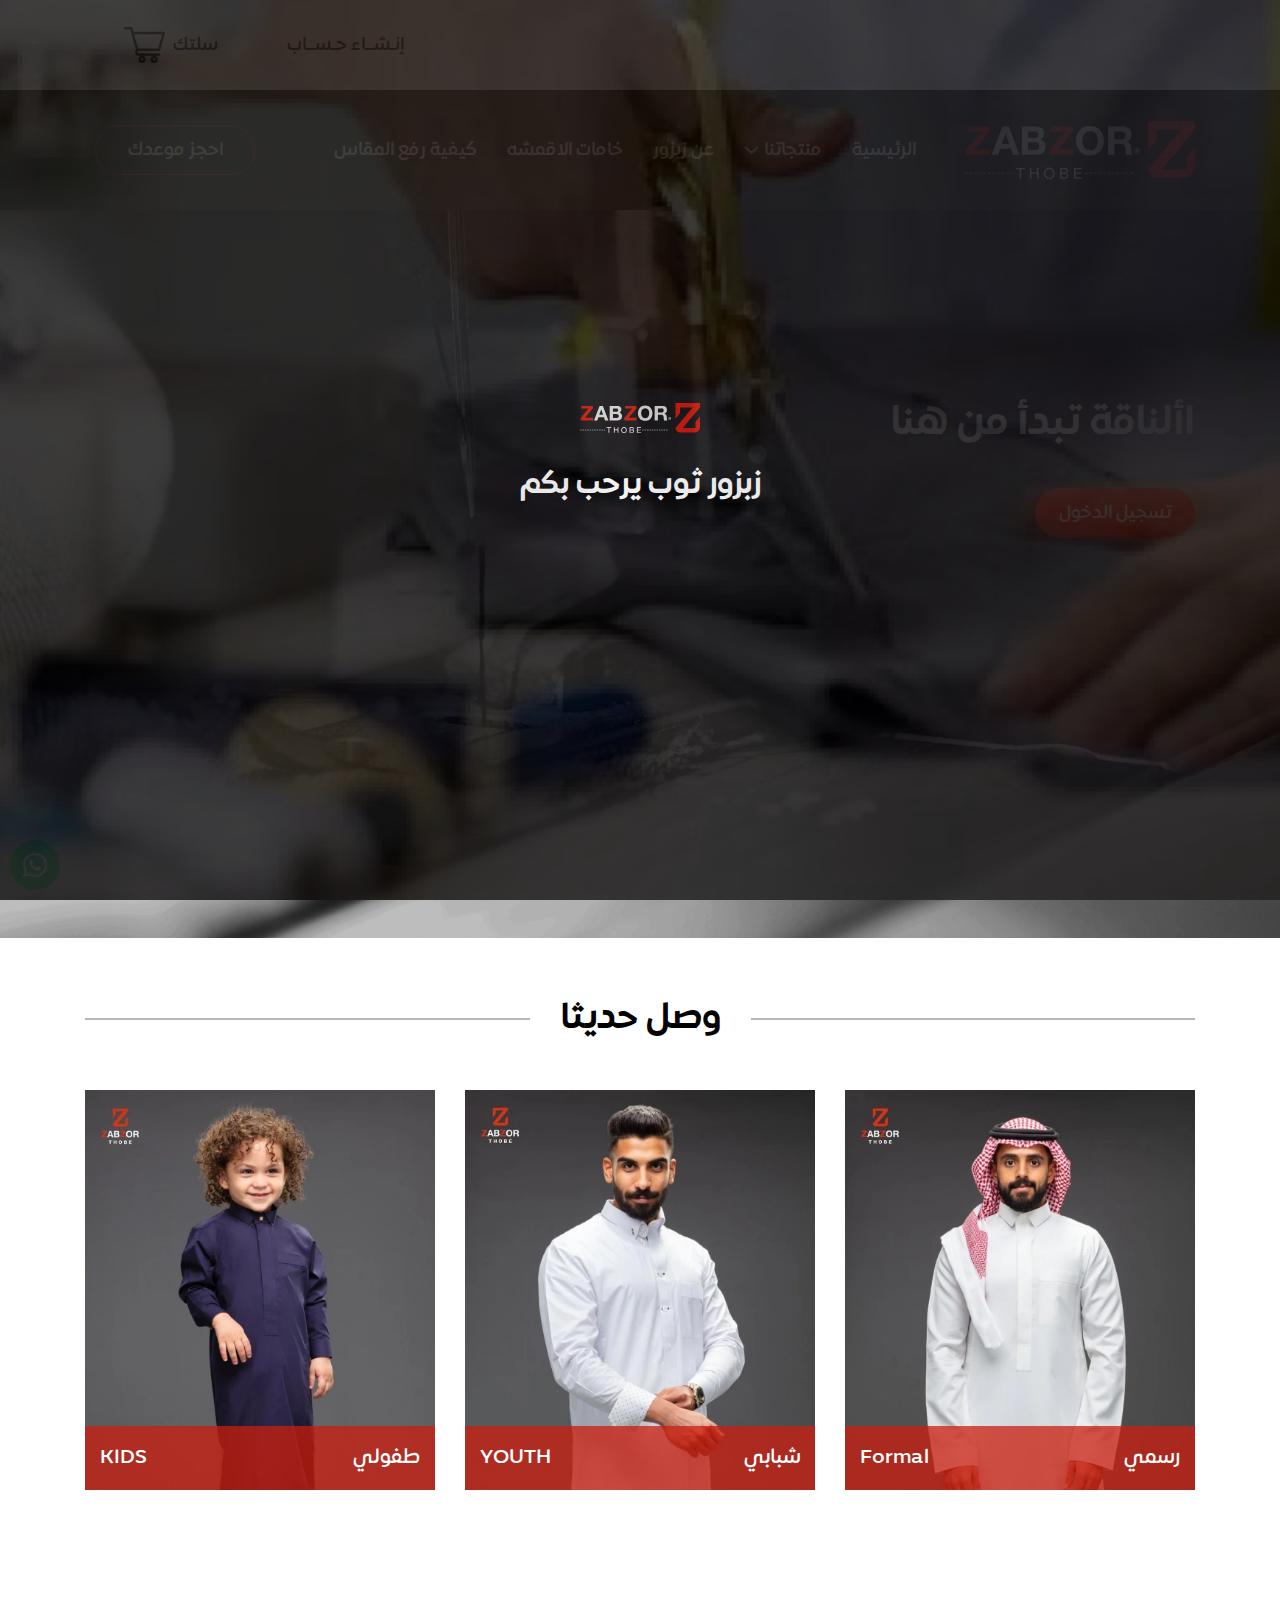
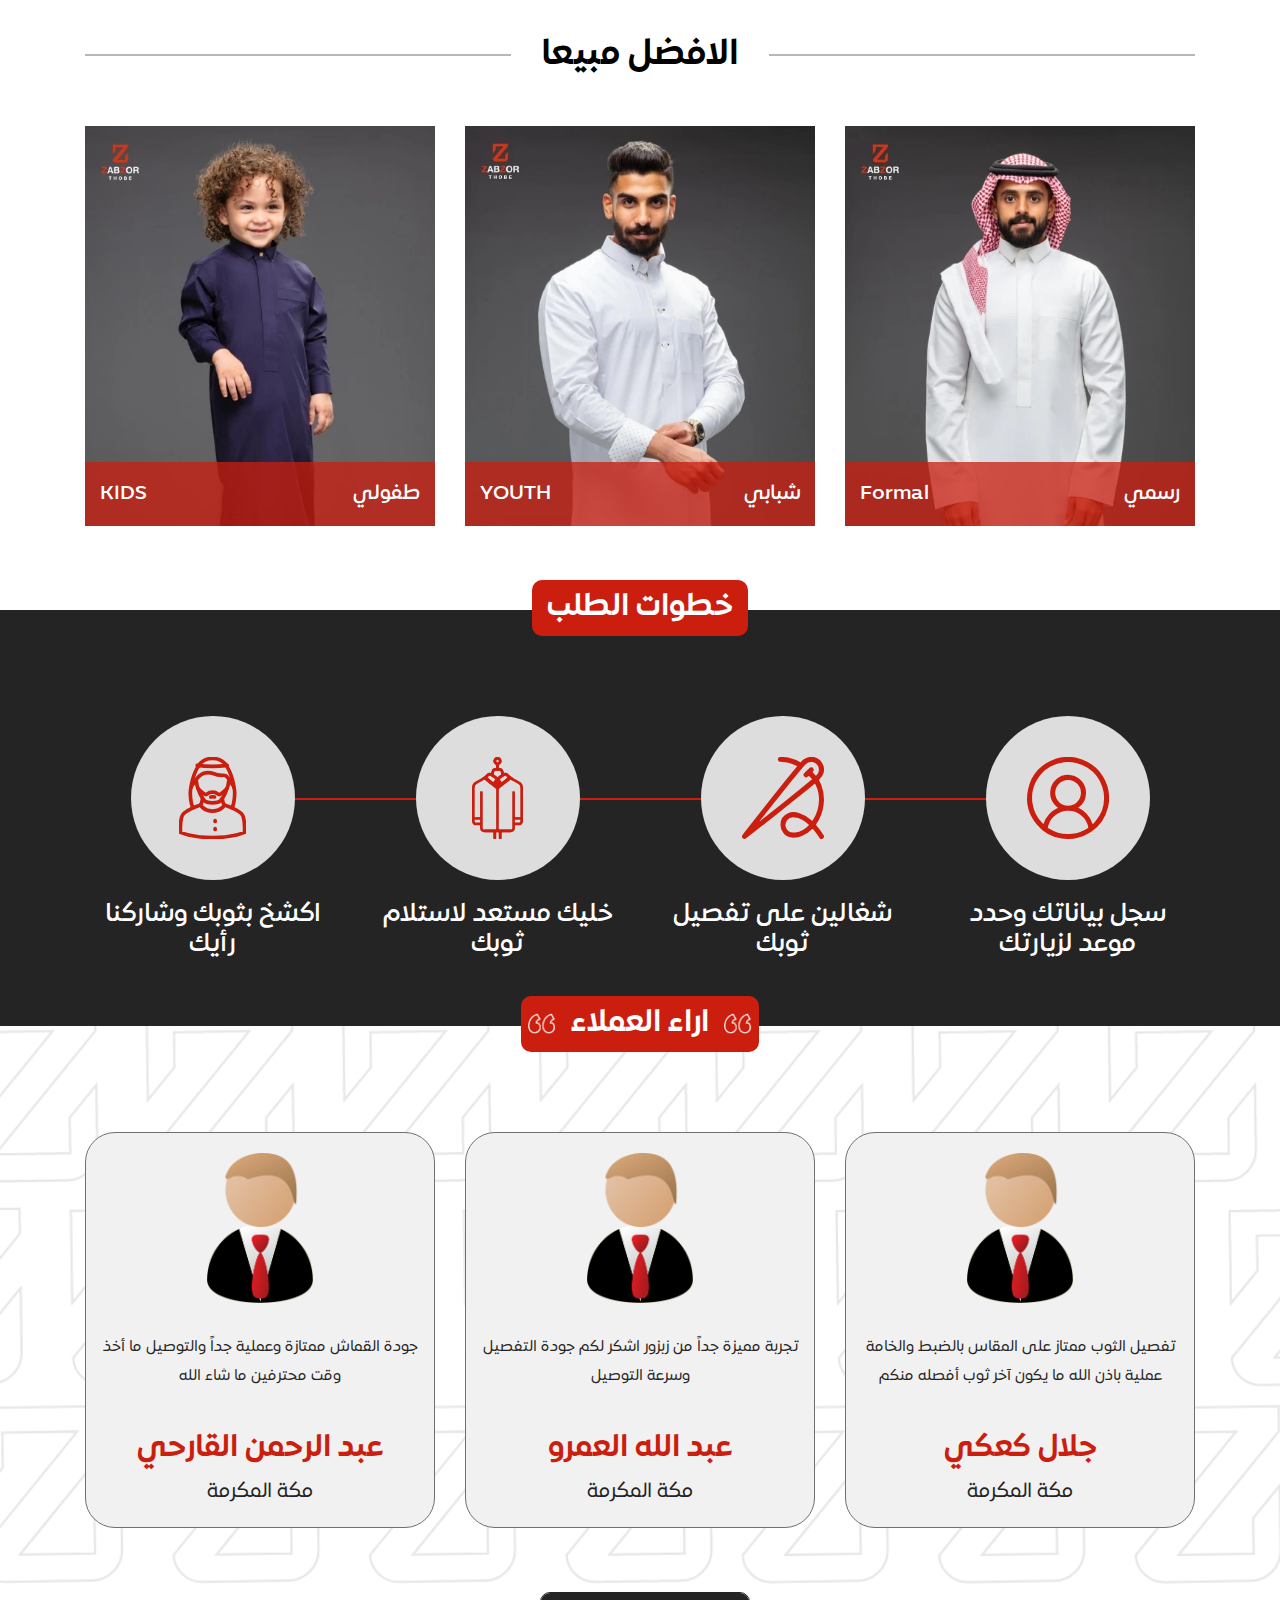
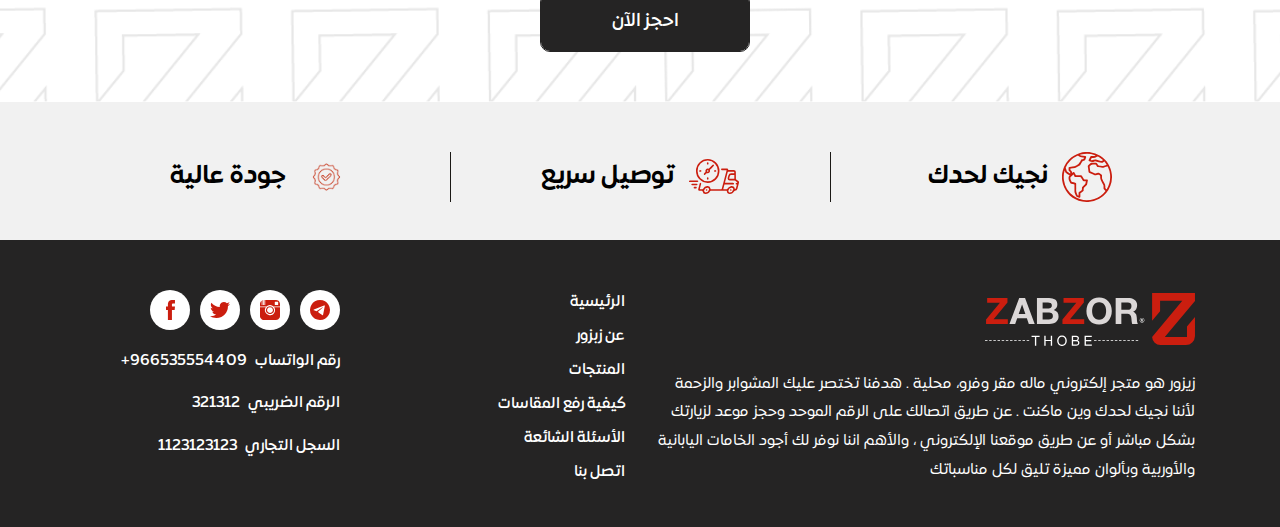
==== commit 0b96e328: "add some edits" ====
--- a/index.html
+++ b/index.html
@@ -18,6 +18,23 @@
   </head>
   <body>
     <nav class="navbar">
+      <div class="top-nav">
+        <div class="container">
+          <div class="buttons-contain">
+            <a href="#" class="btn-shape bk-btn">
+              إنـشــاء حـســاب
+            </a>
+
+            <a href="#" class="btn-shape bk-btn">
+              <span class="mx-2">
+                سلتك
+              </span>
+
+              <img src="assets/images/cart.svg" alt="">
+            </a>
+          </div>
+        </div>
+      </div>
       <div class="container">
         <div class="content">
           <div class="hamburger">
@@ -93,19 +110,23 @@
                 عن زبزور
               </a>
             </li>
+
+            <li class="nav-item">
+              <a href="type.html" class="nav-link">
+                خامات الاقمشه
+              </a>
+            </li>
+
+            <li class="nav-item">
+              <a href="tall.html" class="nav-link">
+                كيفية رفع المقاس
+              </a>
+            </li>
           </ul>
 
           <div class="buttons-contain">
-            <a href="#" class="btn-shape border-btn">
-              تسجيل الدخول
-            </a>
-
-            <a href="#" class="btn-shape bk-btn">
-              إنـشــاء حـســاب
-            </a>
-
-            <a href="#" class="icon">
-              <img src="assets/images/cart.svg" alt="">
+           <a href="#" class="btn-shape border-btn">
+              احجز موعدك
             </a>
           </div>
         </div>
@@ -113,12 +134,14 @@
     </nav>
 
     <main>
-      <header style="background-image: url('assets/images/intro.webp');">
+      <header style="background-image: url('assets/images/intro_shape.jpeg');">
         <div class="container">
           <div class="row">
             <div class="col-lg-6 col-12">
               <div class="content">
-                <img src="assets/images/intro.svg" alt="">
+                <h1>
+                  األناقة تبدأ من هنا
+                </h1>
 
                 <a href="#" class="btn-shape">
                   تسجيل الدخول
@@ -133,7 +156,67 @@
         <div class="container">
           <div class="heading">
             <h1>
-              منتجاتنا
+              وصل حديثا
+            </h1>
+          </div>
+
+          <div class="row">
+            <div class="col-lg-4 col-12 mb-4">
+              <a href="#" class="box">
+                <img src="assets/images/product_1.webp" alt="">
+
+                <div class="contain">
+                  <h2>
+                    رسمي
+                  </h2>
+
+                  <h2>
+                    Formal
+                  </h2>
+                </div>
+              </a>
+            </div>
+            
+            <div class="col-lg-4 col-12 mb-4">
+              <a href="#" class="box">
+                <img src="assets/images/product_2.webp" alt="">
+
+                <div class="contain">
+                  <h2>
+                    شبابي
+                  </h2>
+
+                  <h2>
+                    YOUTH
+                  </h2>
+                </div>
+              </a>
+            </div>
+            
+            <div class="col-lg-4 col-12 mb-4">
+              <a href="#" class="box">
+                <img src="assets/images/product_3.webp" alt="">
+
+                <div class="contain">
+                  <h2>
+                    طفولي
+                  </h2>
+
+                  <h2>
+                    KIDS
+                  </h2>
+                </div>
+              </a>
+            </div>
+          </div>
+        </div>
+      </section>
+
+      <section class="products">
+        <div class="container">
+          <div class="heading">
+            <h1>
+             الافضل مبيعا
             </h1>
           </div>
 
@@ -398,7 +481,7 @@
         <div class="container">
           <div class="heading">
             <h1>
-              قالـــــوا عنا
+            اراء العملاء 
             </h1>
           </div>
 
@@ -501,7 +584,7 @@
 
             <div class="col-lg-4 col-12 mb-2">
               <div class="box">
-                <img src="assets/images/contact_3.svg" alt="">
+                <img src="assets/images/contact_3.png" alt="">
 
                 <h2>
                   جودة عالية
@@ -597,17 +680,50 @@
               </ul>
 
               <a href="#" class="whats">
-                <img src="assets/images/whats.svg" alt="">
-
                 <span>
+                  رقم الواتساب
+                </span>
+
+                <span class="mx-2">
                   966535554409+
                 </span>
               </a>
+
+              <a href="#" class="whats">
+                <span>
+                  الرقم الضريبي
+                </span>
+
+                <span class="mx-2">
+                  321312
+                </span>
+              </a>
+
+              <a href="#" class="whats">
+                <span>
+                  السجل التجاري
+                </span>
+                <span class="mx-2">
+                  1123123123
+                </span>
+              </a>
             </div>
           </div>
         </div>
       </div>
     </footer>
+
+    <div class="loader">
+      <img src="assets/images/logo.svg" loading="lazy" alt="" />
+
+      <h1>
+        زبزور ثوب يرحب بكم
+      </h1>
+    </div>
+
+    <a href="#" class="fixed-icon">
+      <img src="assets/images/whatsapp.svg" loading="lazy" alt="" />
+    </a>
 
     <script src="assets/js/lib/jquery4.js"></script>
     <script src="assets/js/lib/popper.js"></script>
--- a/assets/css/style.css
+++ b/assets/css/style.css
@@ -3,50 +3,40 @@
   src: url(../fonts/ExpoArabic/ExpoArabic-Medium.ttf);
   font-weight: 700;
 }
-
 @font-face {
   font-family: "ExpoArabic";
   src: url(../fonts/ExpoArabic/ExpoArabic-Book.ttf);
   font-weight: 500;
 }
-
 @font-face {
   font-family: "ExpoArabic";
   src: url(../fonts/ExpoArabic/ExpoArabic-SemiBold.ttf);
   font-weight: 900;
 }
-
 * {
   margin: 0px;
-  -webkit-box-sizing: border-box;
-          box-sizing: border-box;
-  font-family: "ExpoArabic" , sans-serif;
+  box-sizing: border-box;
+  font-family: "ExpoArabic", sans-serif;
   scroll-behavior: smooth;
 }
-
 *::-moz-selection {
   background-color: #368B85;
   color: #fff;
 }
-
 *::selection {
   background-color: #368B85;
   color: #fff;
 }
-
 *::-webkit-scrollbar {
   width: 8px;
 }
-
 *::-webkit-scrollbar-track {
   background-color: #ccc;
 }
-
 *::-webkit-scrollbar-thumb {
   background: #368B85;
   border-radius: 8px;
 }
-
 *::-webkit-scrollbar-thumb:hover {
   background: #FFD371;
 }
@@ -61,8 +51,7 @@
 .form-control:focus {
   outline-width: 0px !important;
   outline-color: transparent !important;
-  -webkit-box-shadow: 0 0 0 0 rgba(0, 0, 0, 0);
-          box-shadow: 0 0 0 0 rgba(0, 0, 0, 0);
+  box-shadow: 0 0 0 0 rgba(0, 0, 0, 0);
 }
 
 a {
@@ -80,9 +69,8 @@
   height: 4px;
   border-radius: 4px;
   background-color: #FFD371;
-  opacity: .5;
-  -webkit-transition: all .5s linear;
-  transition: all .5s linear;
+  opacity: 0.5;
+  transition: all 0.5s linear;
 }
 
 .owl-theme .owl-dots .owl-dot.active span,
@@ -96,52 +84,44 @@
 
 @-webkit-keyframes bounce-in-fwd {
   0% {
-    -webkit-transform: scale(0);
-            transform: scale(0);
+    transform: scale(0);
     -webkit-animation-timing-function: ease-in;
             animation-timing-function: ease-in;
     opacity: 0;
   }
   38% {
-    -webkit-transform: scale(1);
-            transform: scale(1);
+    transform: scale(1);
     -webkit-animation-timing-function: ease-out;
             animation-timing-function: ease-out;
     opacity: 1;
   }
   55% {
-    -webkit-transform: scale(0.7);
-            transform: scale(0.7);
+    transform: scale(0.7);
     -webkit-animation-timing-function: ease-in;
             animation-timing-function: ease-in;
   }
   72% {
-    -webkit-transform: scale(1);
-            transform: scale(1);
+    transform: scale(1);
     -webkit-animation-timing-function: ease-out;
             animation-timing-function: ease-out;
   }
   81% {
-    -webkit-transform: scale(0.84);
-            transform: scale(0.84);
+    transform: scale(0.84);
     -webkit-animation-timing-function: ease-in;
             animation-timing-function: ease-in;
   }
   89% {
-    -webkit-transform: scale(1);
-            transform: scale(1);
+    transform: scale(1);
     -webkit-animation-timing-function: ease-out;
             animation-timing-function: ease-out;
   }
   95% {
-    -webkit-transform: scale(0.95);
-            transform: scale(0.95);
-    -webkit-animation-timing-function: ease-in;
-            animation-timing-function: ease-in;
-  }
-  100% {
-    -webkit-transform: scale(1);
-            transform: scale(1);
+    transform: scale(0.95);
+    -webkit-animation-timing-function: ease-in;
+            animation-timing-function: ease-in;
+  }
+  100% {
+    transform: scale(1);
     -webkit-animation-timing-function: ease-out;
             animation-timing-function: ease-out;
   }
@@ -149,466 +129,373 @@
 
 @keyframes bounce-in-fwd {
   0% {
-    -webkit-transform: scale(0);
-            transform: scale(0);
+    transform: scale(0);
     -webkit-animation-timing-function: ease-in;
             animation-timing-function: ease-in;
     opacity: 0;
   }
   38% {
-    -webkit-transform: scale(1);
-            transform: scale(1);
+    transform: scale(1);
     -webkit-animation-timing-function: ease-out;
             animation-timing-function: ease-out;
     opacity: 1;
   }
   55% {
-    -webkit-transform: scale(0.7);
-            transform: scale(0.7);
+    transform: scale(0.7);
     -webkit-animation-timing-function: ease-in;
             animation-timing-function: ease-in;
   }
   72% {
-    -webkit-transform: scale(1);
-            transform: scale(1);
+    transform: scale(1);
     -webkit-animation-timing-function: ease-out;
             animation-timing-function: ease-out;
   }
   81% {
-    -webkit-transform: scale(0.84);
-            transform: scale(0.84);
+    transform: scale(0.84);
     -webkit-animation-timing-function: ease-in;
             animation-timing-function: ease-in;
   }
   89% {
-    -webkit-transform: scale(1);
-            transform: scale(1);
+    transform: scale(1);
     -webkit-animation-timing-function: ease-out;
             animation-timing-function: ease-out;
   }
   95% {
-    -webkit-transform: scale(0.95);
-            transform: scale(0.95);
-    -webkit-animation-timing-function: ease-in;
-            animation-timing-function: ease-in;
-  }
-  100% {
-    -webkit-transform: scale(1);
-            transform: scale(1);
-    -webkit-animation-timing-function: ease-out;
-            animation-timing-function: ease-out;
-  }
-}
-
+    transform: scale(0.95);
+    -webkit-animation-timing-function: ease-in;
+            animation-timing-function: ease-in;
+  }
+  100% {
+    transform: scale(1);
+    -webkit-animation-timing-function: ease-out;
+            animation-timing-function: ease-out;
+  }
+}
 @-webkit-keyframes bounce-in-top {
   0% {
-    -webkit-transform: translateY(-50px);
-            transform: translateY(-50px);
+    transform: translateY(-50px);
     -webkit-animation-timing-function: ease-in;
             animation-timing-function: ease-in;
     opacity: 0;
   }
   38% {
-    -webkit-transform: translateY(0);
-            transform: translateY(0);
+    transform: translateY(0);
     -webkit-animation-timing-function: ease-out;
             animation-timing-function: ease-out;
     opacity: 1;
   }
   55% {
-    -webkit-transform: translateY(-20px);
-            transform: translateY(-20px);
+    transform: translateY(-20px);
     -webkit-animation-timing-function: ease-in;
             animation-timing-function: ease-in;
   }
   72% {
-    -webkit-transform: translateY(0);
-            transform: translateY(0);
+    transform: translateY(0);
     -webkit-animation-timing-function: ease-out;
             animation-timing-function: ease-out;
   }
   81% {
-    -webkit-transform: translateY(-15px);
-            transform: translateY(-15px);
+    transform: translateY(-15px);
     -webkit-animation-timing-function: ease-in;
             animation-timing-function: ease-in;
   }
   90% {
-    -webkit-transform: translateY(0);
-            transform: translateY(0);
+    transform: translateY(0);
     -webkit-animation-timing-function: ease-out;
             animation-timing-function: ease-out;
   }
   95% {
-    -webkit-transform: translateY(-4px);
-            transform: translateY(-4px);
-    -webkit-animation-timing-function: ease-in;
-            animation-timing-function: ease-in;
-  }
-  100% {
-    -webkit-transform: translateY(0);
-            transform: translateY(0);
-    -webkit-animation-timing-function: ease-out;
-            animation-timing-function: ease-out;
-  }
-}
-
+    transform: translateY(-4px);
+    -webkit-animation-timing-function: ease-in;
+            animation-timing-function: ease-in;
+  }
+  100% {
+    transform: translateY(0);
+    -webkit-animation-timing-function: ease-out;
+            animation-timing-function: ease-out;
+  }
+}
 @keyframes bounce-in-top {
   0% {
-    -webkit-transform: translateY(-50px);
-            transform: translateY(-50px);
+    transform: translateY(-50px);
     -webkit-animation-timing-function: ease-in;
             animation-timing-function: ease-in;
     opacity: 0;
   }
   38% {
-    -webkit-transform: translateY(0);
-            transform: translateY(0);
+    transform: translateY(0);
     -webkit-animation-timing-function: ease-out;
             animation-timing-function: ease-out;
     opacity: 1;
   }
   55% {
-    -webkit-transform: translateY(-20px);
-            transform: translateY(-20px);
+    transform: translateY(-20px);
     -webkit-animation-timing-function: ease-in;
             animation-timing-function: ease-in;
   }
   72% {
-    -webkit-transform: translateY(0);
-            transform: translateY(0);
+    transform: translateY(0);
     -webkit-animation-timing-function: ease-out;
             animation-timing-function: ease-out;
   }
   81% {
-    -webkit-transform: translateY(-15px);
-            transform: translateY(-15px);
+    transform: translateY(-15px);
     -webkit-animation-timing-function: ease-in;
             animation-timing-function: ease-in;
   }
   90% {
-    -webkit-transform: translateY(0);
-            transform: translateY(0);
+    transform: translateY(0);
     -webkit-animation-timing-function: ease-out;
             animation-timing-function: ease-out;
   }
   95% {
-    -webkit-transform: translateY(-4px);
-            transform: translateY(-4px);
-    -webkit-animation-timing-function: ease-in;
-            animation-timing-function: ease-in;
-  }
-  100% {
-    -webkit-transform: translateY(0);
-            transform: translateY(0);
-    -webkit-animation-timing-function: ease-out;
-            animation-timing-function: ease-out;
-  }
-}
-
+    transform: translateY(-4px);
+    -webkit-animation-timing-function: ease-in;
+            animation-timing-function: ease-in;
+  }
+  100% {
+    transform: translateY(0);
+    -webkit-animation-timing-function: ease-out;
+            animation-timing-function: ease-out;
+  }
+}
 @-webkit-keyframes bounce-in-left {
   0% {
-    -webkit-transform: translateX(-30px);
-            transform: translateX(-30px);
+    transform: translateX(-30px);
     -webkit-animation-timing-function: ease-in;
             animation-timing-function: ease-in;
     opacity: 0;
   }
   38% {
-    -webkit-transform: translateX(0);
-            transform: translateX(0);
+    transform: translateX(0);
     -webkit-animation-timing-function: ease-out;
             animation-timing-function: ease-out;
     opacity: 1;
   }
   55% {
-    -webkit-transform: translateX(-20px);
-            transform: translateX(-20px);
+    transform: translateX(-20px);
     -webkit-animation-timing-function: ease-in;
             animation-timing-function: ease-in;
   }
   72% {
-    -webkit-transform: translateX(0);
-            transform: translateX(0);
+    transform: translateX(0);
     -webkit-animation-timing-function: ease-out;
             animation-timing-function: ease-out;
   }
   81% {
-    -webkit-transform: translateX(-10px);
-            transform: translateX(-10px);
+    transform: translateX(-10px);
     -webkit-animation-timing-function: ease-in;
             animation-timing-function: ease-in;
   }
   90% {
-    -webkit-transform: translateX(0);
-            transform: translateX(0);
+    transform: translateX(0);
     -webkit-animation-timing-function: ease-out;
             animation-timing-function: ease-out;
   }
   95% {
-    -webkit-transform: translateX(-4px);
-            transform: translateX(-4px);
-    -webkit-animation-timing-function: ease-in;
-            animation-timing-function: ease-in;
-  }
-  100% {
-    -webkit-transform: translateX(0);
-            transform: translateX(0);
-    -webkit-animation-timing-function: ease-out;
-            animation-timing-function: ease-out;
-  }
-}
-
+    transform: translateX(-4px);
+    -webkit-animation-timing-function: ease-in;
+            animation-timing-function: ease-in;
+  }
+  100% {
+    transform: translateX(0);
+    -webkit-animation-timing-function: ease-out;
+            animation-timing-function: ease-out;
+  }
+}
 @keyframes bounce-in-left {
   0% {
-    -webkit-transform: translateX(-30px);
-            transform: translateX(-30px);
+    transform: translateX(-30px);
     -webkit-animation-timing-function: ease-in;
             animation-timing-function: ease-in;
     opacity: 0;
   }
   38% {
-    -webkit-transform: translateX(0);
-            transform: translateX(0);
+    transform: translateX(0);
     -webkit-animation-timing-function: ease-out;
             animation-timing-function: ease-out;
     opacity: 1;
   }
   55% {
-    -webkit-transform: translateX(-20px);
-            transform: translateX(-20px);
+    transform: translateX(-20px);
     -webkit-animation-timing-function: ease-in;
             animation-timing-function: ease-in;
   }
   72% {
-    -webkit-transform: translateX(0);
-            transform: translateX(0);
+    transform: translateX(0);
     -webkit-animation-timing-function: ease-out;
             animation-timing-function: ease-out;
   }
   81% {
-    -webkit-transform: translateX(-10px);
-            transform: translateX(-10px);
+    transform: translateX(-10px);
     -webkit-animation-timing-function: ease-in;
             animation-timing-function: ease-in;
   }
   90% {
-    -webkit-transform: translateX(0);
-            transform: translateX(0);
+    transform: translateX(0);
     -webkit-animation-timing-function: ease-out;
             animation-timing-function: ease-out;
   }
   95% {
-    -webkit-transform: translateX(-4px);
-            transform: translateX(-4px);
-    -webkit-animation-timing-function: ease-in;
-            animation-timing-function: ease-in;
-  }
-  100% {
-    -webkit-transform: translateX(0);
-            transform: translateX(0);
-    -webkit-animation-timing-function: ease-out;
-            animation-timing-function: ease-out;
-  }
-}
-
+    transform: translateX(-4px);
+    -webkit-animation-timing-function: ease-in;
+            animation-timing-function: ease-in;
+  }
+  100% {
+    transform: translateX(0);
+    -webkit-animation-timing-function: ease-out;
+            animation-timing-function: ease-out;
+  }
+}
 @-webkit-keyframes pulsecust {
   0% {
     opacity: 1;
-    -webkit-transform: scale(1);
-            transform: scale(1);
-  }
-  50% {
-    opacity: 0;
-    -webkit-transform: scale(1.4);
-            transform: scale(1.4);
-  }
-  100% {
-    opacity: 1;
-    -webkit-transform: scale(1);
-            transform: scale(1);
-  }
-}
-
+    transform: scale(1);
+  }
+  50% {
+    opacity: 0;
+    transform: scale(1.4);
+  }
+  100% {
+    opacity: 1;
+    transform: scale(1);
+  }
+}
 @keyframes pulsecust {
   0% {
     opacity: 1;
-    -webkit-transform: scale(1);
-            transform: scale(1);
-  }
-  50% {
-    opacity: 0;
-    -webkit-transform: scale(1.4);
-            transform: scale(1.4);
-  }
-  100% {
-    opacity: 1;
-    -webkit-transform: scale(1);
-            transform: scale(1);
-  }
-}
-
+    transform: scale(1);
+  }
+  50% {
+    opacity: 0;
+    transform: scale(1.4);
+  }
+  100% {
+    opacity: 1;
+    transform: scale(1);
+  }
+}
 @-webkit-keyframes pulse-shadow {
   100% {
-    -webkit-box-shadow: 0 0 0 10px rgba(255, 102, 0, 0), 0 0 0 20px rgba(255, 102, 0, 0);
-            box-shadow: 0 0 0 10px rgba(255, 102, 0, 0), 0 0 0 20px rgba(255, 102, 0, 0);
-  }
-}
-
+    box-shadow: 0 0 0 10px rgba(255, 102, 0, 0), 0 0 0 20px rgba(255, 102, 0, 0);
+  }
+}
 @keyframes pulse-shadow {
   100% {
-    -webkit-box-shadow: 0 0 0 10px rgba(255, 102, 0, 0), 0 0 0 20px rgba(255, 102, 0, 0);
-            box-shadow: 0 0 0 10px rgba(255, 102, 0, 0), 0 0 0 20px rgba(255, 102, 0, 0);
-  }
-}
-
+    box-shadow: 0 0 0 10px rgba(255, 102, 0, 0), 0 0 0 20px rgba(255, 102, 0, 0);
+  }
+}
 @-webkit-keyframes spinner {
   0% {
-    -webkit-transform: rotate(0deg) scale3d(1, 1, 1);
-            transform: rotate(0deg) scale3d(1, 1, 1);
-  }
-  100% {
-    -webkit-transform: rotate(10deg) scale3d(1.5, 1.5, 1.5);
-            transform: rotate(10deg) scale3d(1.5, 1.5, 1.5);
-  }
-}
-
+    transform: rotate(0deg) scale3d(1, 1, 1);
+  }
+  100% {
+    transform: rotate(10deg) scale3d(1.5, 1.5, 1.5);
+  }
+}
 @keyframes spinner {
   0% {
-    -webkit-transform: rotate(0deg) scale3d(1, 1, 1);
-            transform: rotate(0deg) scale3d(1, 1, 1);
-  }
-  100% {
-    -webkit-transform: rotate(10deg) scale3d(1.5, 1.5, 1.5);
-            transform: rotate(10deg) scale3d(1.5, 1.5, 1.5);
-  }
-}
-
+    transform: rotate(0deg) scale3d(1, 1, 1);
+  }
+  100% {
+    transform: rotate(10deg) scale3d(1.5, 1.5, 1.5);
+  }
+}
 @-webkit-keyframes pulse {
   0% {
-    -webkit-transform: scale3d(1, 1, 1);
-            transform: scale3d(1, 1, 1);
-    opacity: 0;
-  }
-  50% {
-    -webkit-transform: scale3d(0.8, 0.8, 0.8);
-            transform: scale3d(0.8, 0.8, 0.8);
-    opacity: .5;
-  }
-  100% {
-    -webkit-transform: scale3d(1, 1, 1);
-            transform: scale3d(1, 1, 1);
-    opacity: 1;
-  }
-}
-
+    transform: scale3d(1, 1, 1);
+    opacity: 0;
+  }
+  50% {
+    transform: scale3d(0.8, 0.8, 0.8);
+    opacity: 0.5;
+  }
+  100% {
+    transform: scale3d(1, 1, 1);
+    opacity: 1;
+  }
+}
 @keyframes pulse {
   0% {
-    -webkit-transform: scale3d(1, 1, 1);
-            transform: scale3d(1, 1, 1);
-    opacity: 0;
-  }
-  50% {
-    -webkit-transform: scale3d(0.8, 0.8, 0.8);
-            transform: scale3d(0.8, 0.8, 0.8);
-    opacity: .5;
-  }
-  100% {
-    -webkit-transform: scale3d(1, 1, 1);
-            transform: scale3d(1, 1, 1);
-    opacity: 1;
-  }
-}
-
+    transform: scale3d(1, 1, 1);
+    opacity: 0;
+  }
+  50% {
+    transform: scale3d(0.8, 0.8, 0.8);
+    opacity: 0.5;
+  }
+  100% {
+    transform: scale3d(1, 1, 1);
+    opacity: 1;
+  }
+}
 /*dropdown animation*/
 @-webkit-keyframes dropdown-animate {
   0% {
     opacity: 0;
-    -webkit-transform: rotateX(-90deg);
-            transform: rotateX(-90deg);
-  }
-  50% {
-    -webkit-transform: rotateX(20deg);
-            transform: rotateX(20deg);
-  }
-  100% {
-    opacity: 1;
-    -webkit-transform: rotateX(0deg);
-            transform: rotateX(0deg);
+    transform: rotateX(-90deg);
+  }
+  50% {
+    transform: rotateX(20deg);
+  }
+  100% {
+    opacity: 1;
+    transform: rotateX(0deg);
   }
 }
 @keyframes dropdown-animate {
   0% {
     opacity: 0;
-    -webkit-transform: rotateX(-90deg);
-            transform: rotateX(-90deg);
-  }
-  50% {
-    -webkit-transform: rotateX(20deg);
-            transform: rotateX(20deg);
-  }
-  100% {
-    opacity: 1;
-    -webkit-transform: rotateX(0deg);
-            transform: rotateX(0deg);
-  }
-}
-
+    transform: rotateX(-90deg);
+  }
+  50% {
+    transform: rotateX(20deg);
+  }
+  100% {
+    opacity: 1;
+    transform: rotateX(0deg);
+  }
+}
 @-webkit-keyframes rotation {
   0% {
-    -webkit-transform: rotate(0deg);
-            transform: rotate(0deg);
-  }
-  50% {
-    -webkit-transform: rotate(10deg);
-            transform: rotate(10deg);
-  }
-  100% {
-    -webkit-transform: rotate(0deg);
-            transform: rotate(0deg);
-  }
-}
-
+    transform: rotate(0deg);
+  }
+  50% {
+    transform: rotate(10deg);
+  }
+  100% {
+    transform: rotate(0deg);
+  }
+}
 @keyframes rotation {
   0% {
-    -webkit-transform: rotate(0deg);
-            transform: rotate(0deg);
-  }
-  50% {
-    -webkit-transform: rotate(10deg);
-            transform: rotate(10deg);
-  }
-  100% {
-    -webkit-transform: rotate(0deg);
-            transform: rotate(0deg);
-  }
-}
-
+    transform: rotate(0deg);
+  }
+  50% {
+    transform: rotate(10deg);
+  }
+  100% {
+    transform: rotate(0deg);
+  }
+}
 @-webkit-keyframes spin {
   0% {
-    -webkit-transform: rotate(0deg);
-            transform: rotate(0deg);
-  }
-  100% {
-    -webkit-transform: rotate(360deg);
-            transform: rotate(360deg);
-  }
-}
-
+    transform: rotate(0deg);
+  }
+  100% {
+    transform: rotate(360deg);
+  }
+}
 @keyframes spin {
   0% {
-    -webkit-transform: rotate(0deg);
-            transform: rotate(0deg);
-  }
-  100% {
-    -webkit-transform: rotate(360deg);
-            transform: rotate(360deg);
-  }
-}
-
+    transform: rotate(0deg);
+  }
+  100% {
+    transform: rotate(360deg);
+  }
+}
 @-webkit-keyframes wave {
-  0%,
-  100% {
+  0%, 100% {
     -webkit-clip-path: polygon(0% 45%, 15% 44%, 32% 50%, 54% 60%, 70% 61%, 84% 59%, 100% 52%, 100% 100%, 0% 100%);
             clip-path: polygon(0% 45%, 15% 44%, 32% 50%, 54% 60%, 70% 61%, 84% 59%, 100% 52%, 100% 100%, 0% 100%);
   }
@@ -617,10 +504,8 @@
             clip-path: polygon(0% 60%, 16% 65%, 34% 66%, 51% 62%, 67% 50%, 84% 45%, 100% 46%, 100% 100%, 0% 100%);
   }
 }
-
 @keyframes wave {
-  0%,
-  100% {
+  0%, 100% {
     -webkit-clip-path: polygon(0% 45%, 15% 44%, 32% 50%, 54% 60%, 70% 61%, 84% 59%, 100% 52%, 100% 100%, 0% 100%);
             clip-path: polygon(0% 45%, 15% 44%, 32% 50%, 54% 60%, 70% 61%, 84% 59%, 100% 52%, 100% 100%, 0% 100%);
   }
@@ -629,293 +514,216 @@
             clip-path: polygon(0% 60%, 16% 65%, 34% 66%, 51% 62%, 67% 50%, 84% 45%, 100% 46%, 100% 100%, 0% 100%);
   }
 }
-
 @-webkit-keyframes niceAnimate {
   0% {
-    -webkit-transform: scaleX(1);
-            transform: scaleX(1);
-  }
-  50% {
-    -webkit-transform: scaleX(0);
-            transform: scaleX(0);
-  }
-  100% {
-    -webkit-transform: scaleX(1);
-            transform: scaleX(1);
-  }
-}
-
+    transform: scaleX(1);
+  }
+  50% {
+    transform: scaleX(0);
+  }
+  100% {
+    transform: scaleX(1);
+  }
+}
 @keyframes niceAnimate {
   0% {
-    -webkit-transform: scaleX(1);
-            transform: scaleX(1);
-  }
-  50% {
-    -webkit-transform: scaleX(0);
-            transform: scaleX(0);
-  }
-  100% {
-    -webkit-transform: scaleX(1);
-            transform: scaleX(1);
-  }
-}
-
+    transform: scaleX(1);
+  }
+  50% {
+    transform: scaleX(0);
+  }
+  100% {
+    transform: scaleX(1);
+  }
+}
 @-webkit-keyframes translation {
   0% {
-    -webkit-transform: translateZ(0%);
-            transform: translateZ(0%);
-  }
-  100% {
-    -webkit-transform: translateZ(10%);
-            transform: translateZ(10%);
-  }
-}
-
+    transform: translateZ(0%);
+  }
+  100% {
+    transform: translateZ(10%);
+  }
+}
 @keyframes translation {
   0% {
-    -webkit-transform: translateZ(0%);
-            transform: translateZ(0%);
-  }
-  100% {
-    -webkit-transform: translateZ(10%);
-            transform: translateZ(10%);
-  }
-}
-
+    transform: translateZ(0%);
+  }
+  100% {
+    transform: translateZ(10%);
+  }
+}
 @-webkit-keyframes rotate-scale-up {
   0% {
-    -webkit-transform: scale(1) rotateZ(0);
     transform: scale(1) rotateZ(0);
   }
   50% {
-    -webkit-transform: scale(2) rotateZ(180deg);
     transform: scale(2) rotateZ(180deg);
   }
   100% {
-    -webkit-transform: scale(1) rotateZ(360deg);
     transform: scale(1) rotateZ(360deg);
   }
 }
-
 @keyframes rotate-scale-up {
   0% {
-    -webkit-transform: scale(1) rotateZ(0);
     transform: scale(1) rotateZ(0);
   }
   50% {
-    -webkit-transform: scale(2) rotateZ(180deg);
     transform: scale(2) rotateZ(180deg);
   }
   100% {
-    -webkit-transform: scale(1) rotateZ(360deg);
     transform: scale(1) rotateZ(360deg);
   }
 }
-
 @-webkit-keyframes fadeInUp {
   from {
     opacity: 0;
-    -webkit-transform: translate3d(0, 100%, 0);
-            transform: translate3d(0, 100%, 0);
+    transform: translate3d(0, 100%, 0);
   }
   to {
     opacity: 1;
-    -webkit-transform: none;
-            transform: none;
-  }
-}
-
+    transform: none;
+  }
+}
 @keyframes fadeInUp {
   from {
     opacity: 0;
-    -webkit-transform: translate3d(0, 100%, 0);
-            transform: translate3d(0, 100%, 0);
+    transform: translate3d(0, 100%, 0);
   }
   to {
     opacity: 1;
-    -webkit-transform: none;
-            transform: none;
-  }
-}
-
+    transform: none;
+  }
+}
 @-webkit-keyframes fadeInLeft {
   from {
     opacity: 0;
-    -webkit-transform: translate3d(-100%, 0, 0);
-            transform: translate3d(-100%, 0, 0);
+    transform: translate3d(-100%, 0, 0);
   }
   to {
     opacity: 1;
-    -webkit-transform: none;
-            transform: none;
-  }
-}
-
+    transform: none;
+  }
+}
 @keyframes fadeInLeft {
   from {
     opacity: 0;
-    -webkit-transform: translate3d(-100%, 0, 0);
-            transform: translate3d(-100%, 0, 0);
+    transform: translate3d(-100%, 0, 0);
   }
   to {
     opacity: 1;
-    -webkit-transform: none;
-            transform: none;
-  }
-}
-
+    transform: none;
+  }
+}
 @-webkit-keyframes vibrate {
   0% {
-    -webkit-transform: translate(0);
-            transform: translate(0);
+    transform: translate(0);
   }
   20% {
-    -webkit-transform: translate(-10px, 10px);
-            transform: translate(-10px, 10px);
+    transform: translate(-10px, 10px);
   }
   40% {
-    -webkit-transform: translate(-10px, -10px);
-            transform: translate(-10px, -10px);
+    transform: translate(-10px, -10px);
   }
   60% {
-    -webkit-transform: translate(10px, 10px);
-            transform: translate(10px, 10px);
+    transform: translate(10px, 10px);
   }
   80% {
-    -webkit-transform: translate(10px, -10px);
-            transform: translate(10px, -10px);
-  }
-  100% {
-    -webkit-transform: translate(0);
-            transform: translate(0);
-  }
-}
-
+    transform: translate(10px, -10px);
+  }
+  100% {
+    transform: translate(0);
+  }
+}
 @keyframes vibrate {
   0% {
-    -webkit-transform: translate(0);
-            transform: translate(0);
+    transform: translate(0);
   }
   20% {
-    -webkit-transform: translate(-10px, 10px);
-            transform: translate(-10px, 10px);
+    transform: translate(-10px, 10px);
   }
   40% {
-    -webkit-transform: translate(-10px, -10px);
-            transform: translate(-10px, -10px);
+    transform: translate(-10px, -10px);
   }
   60% {
-    -webkit-transform: translate(10px, 10px);
-            transform: translate(10px, 10px);
+    transform: translate(10px, 10px);
   }
   80% {
-    -webkit-transform: translate(10px, -10px);
-            transform: translate(10px, -10px);
-  }
-  100% {
-    -webkit-transform: translate(0);
-            transform: translate(0);
-  }
-}
-
+    transform: translate(10px, -10px);
+  }
+  100% {
+    transform: translate(0);
+  }
+}
 @-webkit-keyframes translateX {
-  0%,
-  100% {
-    -webkit-transform: translateX(2px);
-            transform: translateX(2px);
-  }
-  50% {
-    -webkit-transform: translateX(-2px);
-            transform: translateX(-2px);
-  }
-}
-
+  0%, 100% {
+    transform: translateX(2px);
+  }
+  50% {
+    transform: translateX(-2px);
+  }
+}
 @keyframes translateX {
-  0%,
-  100% {
-    -webkit-transform: translateX(2px);
-            transform: translateX(2px);
-  }
-  50% {
-    -webkit-transform: translateX(-2px);
-            transform: translateX(-2px);
-  }
-}
-
+  0%, 100% {
+    transform: translateX(2px);
+  }
+  50% {
+    transform: translateX(-2px);
+  }
+}
 @-webkit-keyframes translateY {
-  0%,
-  100% {
-    -webkit-transform: translateY(2px);
-            transform: translateY(2px);
-  }
-  50% {
-    -webkit-transform: translateY(-2px);
-            transform: translateY(-2px);
-  }
-}
-
+  0%, 100% {
+    transform: translateY(2px);
+  }
+  50% {
+    transform: translateY(-2px);
+  }
+}
 @keyframes translateY {
-  0%,
-  100% {
-    -webkit-transform: translateY(2px);
-            transform: translateY(2px);
-  }
-  50% {
-    -webkit-transform: translateY(-2px);
-            transform: translateY(-2px);
-  }
-}
-
+  0%, 100% {
+    transform: translateY(2px);
+  }
+  50% {
+    transform: translateY(-2px);
+  }
+}
 @-webkit-keyframes flip-in-hor-bottom {
   0% {
-    -webkit-transform: rotateX(80deg) translate(-50%, -50%);
-            transform: rotateX(80deg) translate(-50%, -50%);
-    opacity: 0;
-  }
-  100% {
-    -webkit-transform: rotateX(0) translate(-50%, -50%);
-            transform: rotateX(0) translate(-50%, -50%);
-    opacity: 1;
-  }
-}
-
+    transform: rotateX(80deg) translate(-50%, -50%);
+    opacity: 0;
+  }
+  100% {
+    transform: rotateX(0) translate(-50%, -50%);
+    opacity: 1;
+  }
+}
 @keyframes flip-in-hor-bottom {
   0% {
-    -webkit-transform: rotateX(80deg) translate(-50%, -50%);
-            transform: rotateX(80deg) translate(-50%, -50%);
-    opacity: 0;
-  }
-  100% {
-    -webkit-transform: rotateX(0) translate(-50%, -50%);
-            transform: rotateX(0) translate(-50%, -50%);
-    opacity: 1;
-  }
-}
-
+    transform: rotateX(80deg) translate(-50%, -50%);
+    opacity: 0;
+  }
+  100% {
+    transform: rotateX(0) translate(-50%, -50%);
+    opacity: 1;
+  }
+}
 @-webkit-keyframes shadow {
   0% {
-    -webkit-box-shadow: 0px 0px 35px -4px #00a4e6;
-            box-shadow: 0px 0px 35px -4px #00a4e6;
+    box-shadow: 0px 0px 35px -4px #00a4e6;
     opacity: 0 !important;
   }
   100% {
-    -webkit-box-shadow: 0px 0px 35px -4px rgba(0, 164, 230, 0);
-            box-shadow: 0px 0px 35px -4px rgba(0, 164, 230, 0);
-  }
-}
-
+    box-shadow: 0px 0px 35px -4px rgba(0, 164, 230, 0);
+  }
+}
 @keyframes shadow {
   0% {
-    -webkit-box-shadow: 0px 0px 35px -4px #00a4e6;
-            box-shadow: 0px 0px 35px -4px #00a4e6;
+    box-shadow: 0px 0px 35px -4px #00a4e6;
     opacity: 0 !important;
   }
   100% {
-    -webkit-box-shadow: 0px 0px 35px -4px rgba(0, 164, 230, 0);
-            box-shadow: 0px 0px 35px -4px rgba(0, 164, 230, 0);
-  }
-}
-
+    box-shadow: 0px 0px 35px -4px rgba(0, 164, 230, 0);
+  }
+}
 @-webkit-keyframes rotate {
   0% {
     border-radius: 50% 60% 55% 40%;
@@ -933,7 +741,6 @@
     border-radius: 50% 60% 55% 40%;
   }
 }
-
 @keyframes rotate {
   0% {
     border-radius: 50% 60% 55% 40%;
@@ -951,88 +758,70 @@
     border-radius: 50% 60% 55% 40%;
   }
 }
-
 @-webkit-keyframes fadeInRight {
   0% {
     opacity: 0;
-    -webkit-transform: translateX(-30px);
-            transform: translateX(-30px);
-  }
-  100% {
-    opacity: 1;
-    -webkit-transform: translateX(0);
-            transform: translateX(0);
-  }
-}
-
+    transform: translateX(-30px);
+  }
+  100% {
+    opacity: 1;
+    transform: translateX(0);
+  }
+}
 @keyframes fadeInRight {
   0% {
     opacity: 0;
-    -webkit-transform: translateX(-30px);
-            transform: translateX(-30px);
-  }
-  100% {
-    opacity: 1;
-    -webkit-transform: translateX(0);
-            transform: translateX(0);
-  }
-}
-
+    transform: translateX(-30px);
+  }
+  100% {
+    opacity: 1;
+    transform: translateX(0);
+  }
+}
 @keyframes fadeInLeft {
   0% {
     opacity: 0;
-    -webkit-transform: translateX(30px);
-            transform: translateX(30px);
-  }
-  100% {
-    opacity: 1;
-    -webkit-transform: translateX(0);
-            transform: translateX(0);
-  }
-}
-
+    transform: translateX(30px);
+  }
+  100% {
+    opacity: 1;
+    transform: translateX(0);
+  }
+}
 @-webkit-keyframes move {
   25% {
     opacity: 1;
   }
   33% {
     opacity: 1;
-    -webkit-transform: translateX(30px);
-            transform: translateX(30px);
+    transform: translateX(30px);
   }
   67% {
     opacity: 1;
-    -webkit-transform: translateX(40px);
-            transform: translateX(40px);
-  }
-  100% {
-    opacity: 0;
-    -webkit-transform: translateX(55px) scale3d(0.5, 0.5, 0.5);
-            transform: translateX(55px) scale3d(0.5, 0.5, 0.5);
-  }
-}
-
+    transform: translateX(40px);
+  }
+  100% {
+    opacity: 0;
+    transform: translateX(55px) scale3d(0.5, 0.5, 0.5);
+  }
+}
 @keyframes move {
   25% {
     opacity: 1;
   }
   33% {
     opacity: 1;
-    -webkit-transform: translateX(30px);
-            transform: translateX(30px);
+    transform: translateX(30px);
   }
   67% {
     opacity: 1;
-    -webkit-transform: translateX(40px);
-            transform: translateX(40px);
-  }
-  100% {
-    opacity: 0;
-    -webkit-transform: translateX(55px) scale3d(0.5, 0.5, 0.5);
-            transform: translateX(55px) scale3d(0.5, 0.5, 0.5);
-  }
-}
-
+    transform: translateX(40px);
+  }
+  100% {
+    opacity: 0;
+    transform: translateX(55px) scale3d(0.5, 0.5, 0.5);
+  }
+}
 @-webkit-keyframes clip {
   0% {
     -webkit-clip-path: polygon(57% 41%, 100% 0, 52% 46%, 0 100%);
@@ -1047,7 +836,6 @@
             clip-path: polygon(100% 100%, 100% 0, 0 0, 0 100%);
   }
 }
-
 @keyframes clip {
   0% {
     -webkit-clip-path: polygon(57% 41%, 100% 0, 52% 46%, 0 100%);
@@ -1062,7 +850,6 @@
             clip-path: polygon(100% 100%, 100% 0, 0 0, 0 100%);
   }
 }
-
 @-webkit-keyframes sideClip {
   0% {
     -webkit-clip-path: polygon(0 0, 100% 0, 0 0, 0 100%);
@@ -1077,7 +864,6 @@
             clip-path: polygon(0 0, 100% 0, 100% 100%, 0 100%);
   }
 }
-
 @keyframes sideClip {
   0% {
     -webkit-clip-path: polygon(0 0, 100% 0, 0 0, 0 100%);
@@ -1092,7 +878,6 @@
             clip-path: polygon(0 0, 100% 0, 100% 100%, 0 100%);
   }
 }
-
 @-webkit-keyframes sideClip_2 {
   0% {
     -webkit-clip-path: polygon(50% 0%, 100% 0, 100% 60%, 100% 100%, 55% 100%, 31% 100%, 46% 68%, 70% 53%, 60% 26%);
@@ -1107,7 +892,6 @@
             clip-path: polygon(0 0, 100% 0, 100% 60%, 100% 100%, 55% 100%, 0 100%, 0 59%, 0 31%, 0 14%);
   }
 }
-
 @keyframes sideClip_2 {
   0% {
     -webkit-clip-path: polygon(50% 0%, 100% 0, 100% 60%, 100% 100%, 55% 100%, 31% 100%, 46% 68%, 70% 53%, 60% 26%);
@@ -1122,37 +906,30 @@
             clip-path: polygon(0 0, 100% 0, 100% 60%, 100% 100%, 55% 100%, 0 100%, 0 59%, 0 31%, 0 14%);
   }
 }
-
 @-webkit-keyframes toRightFromLeft {
   49% {
-    -webkit-transform: translate(100%);
-            transform: translate(100%);
-  }
-  50% {
-    opacity: 0;
-    -webkit-transform: translate(-100%);
-            transform: translate(-100%);
+    transform: translate(100%);
+  }
+  50% {
+    opacity: 0;
+    transform: translate(-100%);
   }
   51% {
     opacity: 1;
   }
 }
-
 @keyframes toRightFromLeft {
   49% {
-    -webkit-transform: translate(100%);
-            transform: translate(100%);
-  }
-  50% {
-    opacity: 0;
-    -webkit-transform: translate(-100%);
-            transform: translate(-100%);
+    transform: translate(100%);
+  }
+  50% {
+    opacity: 0;
+    transform: translate(-100%);
   }
   51% {
     opacity: 1;
   }
 }
-
 @-webkit-keyframes topBubbles {
   0% {
     background-position: 5% 90%, 10% 90%, 10% 90%, 15% 90%, 25% 90%, 25% 90%, 40% 90%, 55% 90%, 70% 90%;
@@ -1165,7 +942,6 @@
     background-size: 0% 0%, 0% 0%, 0% 0%, 0% 0%, 0% 0%, 0% 0%;
   }
 }
-
 @keyframes topBubbles {
   0% {
     background-position: 5% 90%, 10% 90%, 10% 90%, 15% 90%, 25% 90%, 25% 90%, 40% 90%, 55% 90%, 70% 90%;
@@ -1178,7 +954,6 @@
     background-size: 0% 0%, 0% 0%, 0% 0%, 0% 0%, 0% 0%, 0% 0%;
   }
 }
-
 @-webkit-keyframes sliderShape {
   0% {
     background-position-x: 0px;
@@ -1187,7 +962,6 @@
     background-position-x: 1000px;
   }
 }
-
 @keyframes sliderShape {
   0% {
     background-position-x: 0px;
@@ -1196,7 +970,6 @@
     background-position-x: 1000px;
   }
 }
-
 @-webkit-keyframes bottomBubbles {
   0% {
     background-position: 10% -10%, 30% 10%, 55% -10%, 70% -10%, 85% -10%, 70% -10%, 70% 0%;
@@ -1209,7 +982,6 @@
     background-size: 0% 0%, 0% 0%, 0% 0%, 0% 0%, 0% 0%, 0% 0%;
   }
 }
-
 @keyframes bottomBubbles {
   0% {
     background-position: 10% -10%, 30% 10%, 55% -10%, 70% -10%, 85% -10%, 70% -10%, 70% 0%;
@@ -1221,6 +993,70 @@
     background-position: 0% 90%, 20% 90%, 45% 70%, 60% 110%, 75% 80%, 95% 70%, 110% 10%;
     background-size: 0% 0%, 0% 0%, 0% 0%, 0% 0%, 0% 0%, 0% 0%;
   }
+}
+.top-nav {
+  width: 100%;
+  padding: 20px 0px;
+  background-color: #fff;
+}
+.top-nav .buttons-contain {
+  width: 100%;
+  display: flex;
+  align-items: center;
+  align-content: center;
+  justify-content: flex-end;
+}
+.top-nav .buttons-contain .btn-shape {
+  width: 160px;
+  height: 50px;
+  overflow: hidden;
+  display: flex;
+  align-content: center;
+  align-items: center;
+  justify-content: center;
+  font-size: 18px;
+  font-weight: 700;
+  color: #000;
+  border-radius: 40px;
+  position: relative;
+  -webkit-margin-end: 10px;
+          margin-inline-end: 10px;
+}
+.top-nav .buttons-contain .btn-shape::after, .top-nav .buttons-contain .btn-shape::before {
+  content: "";
+  position: absolute;
+  height: 100%;
+  top: 0;
+  background-color: #CB1E0F;
+  display: none;
+  z-index: -1;
+  transition: all 0.3s linear;
+}
+.top-nav .buttons-contain .btn-shape::after {
+  left: 0;
+}
+.top-nav .buttons-contain .btn-shape::before {
+  right: 0;
+}
+.top-nav .buttons-contain .btn-shape.border-btn::after, .top-nav .buttons-contain .btn-shape.border-btn::before {
+  width: 0px;
+}
+.top-nav .buttons-contain .btn-shape.border-btn:hover::after, .top-nav .buttons-contain .btn-shape.border-btn:hover::before {
+  width: 55%;
+}
+.top-nav .buttons-contain .btn-shape.bk-btn::after, .top-nav .buttons-contain .btn-shape.bk-btn::before {
+  width: 55%;
+}
+.top-nav .buttons-contain .btn-shape.bk-btn:hover::after, .top-nav .buttons-contain .btn-shape.bk-btn:hover::before {
+  width: 0%;
+}
+.top-nav .buttons-contain .icon img {
+  width: 30px;
+  height: 30px;
+  -webkit-animation: translateX 1s linear infinite;
+          animation: translateX 1s linear infinite;
+  -o-object-fit: contain;
+     object-fit: contain;
 }
 
 .navbar {
@@ -1230,117 +1066,85 @@
   top: 0;
   left: 0;
   z-index: 999;
-}
-
+  padding: 0px;
+}
+.navbar.scrolled .top-nav {
+  display: none;
+}
 .navbar.scrolled .brand-name img {
   height: 40px !important;
 }
-
 .navbar.scrolled .content {
   padding: 15px 0px;
 }
-
 .navbar .content {
   padding: 30px 0px;
-  -webkit-transition: all .3s linear;
-  transition: all .3s linear;
+  transition: all 0.3s linear;
   position: relative;
   width: 100%;
-  display: -webkit-box;
-  display: -ms-flexbox;
   display: flex;
-  -webkit-box-align: center;
-      -ms-flex-align: center;
-          align-items: center;
-  -ms-flex-line-pack: center;
-      align-content: center;
-  -webkit-box-pack: justify;
-      -ms-flex-pack: justify;
-          justify-content: space-between;
-}
-
+  align-items: center;
+  align-content: center;
+  justify-content: space-between;
+}
 .navbar .content .hamburger {
   display: none;
 }
-
 .navbar .content .hamburger .line {
   width: 30px;
   height: 3px;
   background-color: #CB1E0F;
   display: block;
   margin: 8px auto;
-  -webkit-transition: all 0.3s ease-in-out;
   transition: all 0.3s ease-in-out;
 }
-
 .navbar .content .hamburger.active {
-  -webkit-transition: all 0.3s ease-in-out;
   transition: all 0.3s ease-in-out;
-  -webkit-transition-delay: 0.6s;
-          transition-delay: 0.6s;
-  -webkit-transform: rotate(45deg);
-          transform: rotate(45deg);
-}
-
+  transition-delay: 0.6s;
+  transform: rotate(45deg);
+}
 .navbar .content .hamburger.active .line:nth-child(2) {
   width: 0px;
 }
-
 .navbar .content .hamburger.active .line:nth-child(1), .navbar .content .hamburger.active .line:nth-child(3) {
-  -webkit-transition-delay: 0.3s;
-          transition-delay: 0.3s;
-}
-
+  transition-delay: 0.3s;
+}
 .navbar .content .hamburger.active .line:nth-child(1) {
-  -webkit-transform: translateY(6.5px);
-          transform: translateY(6.5px);
-}
-
+  transform: translateY(6.5px);
+}
 .navbar .content .hamburger.active .line:nth-child(3) {
-  -webkit-transform: translateY(-15px) rotate(90deg);
-          transform: translateY(-15px) rotate(90deg);
-}
-
+  transform: translateY(-15px) rotate(90deg);
+}
 .navbar .content .brand-name img {
   width: 230px;
   height: 60px;
   -o-object-fit: contain;
      object-fit: contain;
-  -webkit-transition: all .3s linear;
-  transition: all .3s linear;
-}
-
+  transition: all 0.3s linear;
+}
 .navbar .content .navbar-nav {
-  -webkit-box-orient: horizontal;
-  -webkit-box-direction: normal;
-      -ms-flex-direction: row;
-          flex-direction: row;
-}
-
+  flex-direction: row;
+}
 .navbar .content .navbar-nav .nav-item {
   -webkit-margin-end: 30px;
           margin-inline-end: 30px;
 }
-
 .navbar .content .navbar-nav .nav-item .nav-link {
   color: #fff;
   font-size: 18px;
   font-weight: 700;
 }
-
 .navbar .content .navbar-nav .nav-item .nav-link:hover {
   color: #CB1E0F;
 }
-
 .navbar .content .navbar-nav .nav-item.product-cat .nav-link {
   -webkit-padding-end: 20px;
           padding-inline-end: 20px;
   position: relative;
   z-index: 9;
 }
-
 .navbar .content .navbar-nav .nav-item.product-cat .nav-link::after {
-  content: '';
+  content: "";
   position: absolute;
   width: 15px;
   height: 15px;
@@ -1349,24 +1153,19 @@
   top: calc(50% - 7.5px);
   z-index: -1;
 }
-
 .navbar .content .navbar-nav .nav-item.product-cat .product-contain {
   width: 100%;
   padding: 30px 20px;
-  -webkit-box-shadow: 0px 0px 10px rgba(203, 30, 15, 0.2);
-          box-shadow: 0px 0px 10px rgba(203, 30, 15, 0.2);
+  box-shadow: 0px 0px 10px rgba(203, 30, 15, 0.2);
   background-color: #1B1915;
   position: absolute;
   top: 100%;
   left: 0px;
   opacity: 0;
   visibility: hidden;
-  -webkit-transform: translateY(20px);
-          transform: translateY(20px);
-  -webkit-transition: all .3s linear;
-  transition: all .3s linear;
-}
-
+  transform: translateY(20px);
+  transition: all 0.3s linear;
+}
 .navbar .content .navbar-nav .nav-item.product-cat .product-contain .close-product-contain {
   width: 20px;
   height: 20px;
@@ -1377,21 +1176,18 @@
   left: 15px;
   display: none;
 }
-
 .navbar .content .navbar-nav .nav-item.product-cat .product-contain .close-product-contain img {
   width: 20px;
   height: 20px;
   -o-object-fit: contain;
      object-fit: contain;
 }
-
 .navbar .content .navbar-nav .nav-item.product-cat .product-contain .contain .head {
   color: #CB1E0F;
   font-size: 20px;
   font-weight: 900;
   margin-bottom: 30px;
 }
-
 .navbar .content .navbar-nav .nav-item.product-cat .product-contain .contain .links-list li a {
   color: #fff;
   font-size: 15px;
@@ -1399,40 +1195,24 @@
   margin-bottom: 20px;
   display: block;
 }
-
 .navbar .content .navbar-nav .nav-item.product-cat:hover .product-contain {
-  -webkit-transform: translateY(0px);
-          transform: translateY(0px);
+  transform: translateY(0px);
   opacity: 1;
   visibility: visible;
 }
-
 .navbar .content .buttons-contain {
-  display: -webkit-box;
-  display: -ms-flexbox;
   display: flex;
-  -webkit-box-align: center;
-      -ms-flex-align: center;
-          align-items: center;
-  -ms-flex-line-pack: center;
-      align-content: center;
-}
-
+  align-items: center;
+  align-content: center;
+}
 .navbar .content .buttons-contain .btn-shape {
   width: 160px;
   height: 50px;
   overflow: hidden;
-  display: -webkit-box;
-  display: -ms-flexbox;
   display: flex;
-  -ms-flex-line-pack: center;
-      align-content: center;
-  -webkit-box-align: center;
-      -ms-flex-align: center;
-          align-items: center;
-  -webkit-box-pack: center;
-      -ms-flex-pack: center;
-          justify-content: center;
+  align-content: center;
+  align-items: center;
+  justify-content: center;
   font-size: 18px;
   font-weight: 700;
   color: #fff;
@@ -1442,42 +1222,33 @@
   -webkit-margin-end: 10px;
           margin-inline-end: 10px;
 }
-
 .navbar .content .buttons-contain .btn-shape::after, .navbar .content .buttons-contain .btn-shape::before {
-  content: '';
+  content: "";
   position: absolute;
   height: 100%;
   top: 0;
   background-color: #CB1E0F;
   z-index: -1;
-  -webkit-transition: all .3s linear;
-  transition: all .3s linear;
-}
-
+  transition: all 0.3s linear;
+}
 .navbar .content .buttons-contain .btn-shape::after {
   left: 0;
 }
-
 .navbar .content .buttons-contain .btn-shape::before {
   right: 0;
 }
-
 .navbar .content .buttons-contain .btn-shape.border-btn::after, .navbar .content .buttons-contain .btn-shape.border-btn::before {
   width: 0px;
 }
-
 .navbar .content .buttons-contain .btn-shape.border-btn:hover::after, .navbar .content .buttons-contain .btn-shape.border-btn:hover::before {
   width: 55%;
 }
-
 .navbar .content .buttons-contain .btn-shape.bk-btn::after, .navbar .content .buttons-contain .btn-shape.bk-btn::before {
   width: 55%;
 }
-
 .navbar .content .buttons-contain .btn-shape.bk-btn:hover::after, .navbar .content .buttons-contain .btn-shape.bk-btn:hover::before {
   width: 0%;
 }
-
 .navbar .content .buttons-contain .icon img {
   width: 30px;
   height: 30px;
@@ -1493,35 +1264,36 @@
   background-size: cover;
   background-position: top left;
   background-repeat: no-repeat;
-}
-
+  position: relative;
+  z-index: 9;
+}
+header::after {
+  content: "";
+  position: absolute;
+  width: 100%;
+  height: 100%;
+  background: rgba(0, 0, 0, 0.2);
+  top: 0;
+  left: 0;
+  z-index: -1;
+}
 header.sub-header {
   padding: 200px 0px 100px;
 }
-
-header .content img {
-  width: 100%;
-  height: 110px;
-  -o-object-fit: contain;
-     object-fit: contain;
-  margin-bottom: 30px;
-}
-
+header .content h1 {
+  font-size: 40px;
+  font-weight: 900;
+  color: #fff;
+  margin-bottom: 40px;
+}
 header .content .btn-shape {
   width: 160px;
   height: 50px;
   overflow: hidden;
-  display: -webkit-box;
-  display: -ms-flexbox;
   display: flex;
-  -ms-flex-line-pack: center;
-      align-content: center;
-  -webkit-box-align: center;
-      -ms-flex-align: center;
-          align-items: center;
-  -webkit-box-pack: center;
-      -ms-flex-pack: center;
-          justify-content: center;
+  align-content: center;
+  align-items: center;
+  justify-content: center;
   font-size: 18px;
   z-index: 9;
   font-weight: 700;
@@ -1532,31 +1304,25 @@
   -webkit-margin-end: 10px;
           margin-inline-end: 10px;
 }
-
 header .content .btn-shape::after, header .content .btn-shape::before {
-  content: '';
+  content: "";
   position: absolute;
   width: 55%;
   height: 100%;
   top: 0;
   background-color: #CB1E0F;
   z-index: -1;
-  -webkit-transition: all .3s linear;
-  transition: all .3s linear;
-}
-
+  transition: all 0.3s linear;
+}
 header .content .btn-shape::after {
   left: 0;
 }
-
 header .content .btn-shape::before {
   right: 0;
 }
-
 header .content .btn-shape:hover::after, header .content .btn-shape:hover::before {
   width: 0% !important;
 }
-
 header .content h2 {
   color: #fff;
   font-size: 40px;
@@ -1570,27 +1336,23 @@
   padding: 60px 0px;
   background-color: #fff;
 }
-
 .products .heading {
   width: 100%;
   margin-bottom: 50px;
   position: relative;
   z-index: 9;
 }
-
 .products .heading::after {
-  content: '';
+  content: "";
   position: absolute;
   width: 100%;
   height: 1px;
   top: 50%;
-  -webkit-transform: translateY(-50%);
-          transform: translateY(-50%);
+  transform: translateY(-50%);
   left: 0;
   z-index: -1;
   background-color: #707070;
 }
-
 .products .heading h1 {
   color: #000000;
   font-size: 35px;
@@ -1602,18 +1364,13 @@
   margin: auto;
   padding: 0px 30px;
 }
-
 .products .box {
   width: 100%;
   height: 400px;
   position: relative;
-  display: -webkit-box;
-  display: -ms-flexbox;
   display: flex;
-  -webkit-transition: all .3s linear;
-  transition: all .3s linear;
-}
-
+  transition: all 0.3s linear;
+}
 .products .box img {
   width: 100%;
   height: 100%;
@@ -1622,7 +1379,6 @@
   -o-object-position: top;
      object-position: top;
 }
-
 .products .box .contain {
   width: 100%;
   position: absolute;
@@ -1630,21 +1386,12 @@
   left: 0;
   padding: 20px 15px;
   background-color: rgba(203, 30, 15, 0.75);
-  display: -webkit-box;
-  display: -ms-flexbox;
   display: flex;
-  -webkit-box-align: center;
-      -ms-flex-align: center;
-          align-items: center;
-  -ms-flex-line-pack: center;
-      align-content: center;
-  -webkit-box-pack: justify;
-      -ms-flex-pack: justify;
-          justify-content: space-between;
-  -webkit-transition: all .3s linear;
-  transition: all .3s linear;
-}
-
+  align-items: center;
+  align-content: center;
+  justify-content: space-between;
+  transition: all 0.3s linear;
+}
 .products .box .contain h2 {
   color: #fff;
   font-size: 20px;
@@ -1654,14 +1401,10 @@
   width: -moz-fit-content;
   width: fit-content;
 }
-
 .products .box:hover {
-  -webkit-transform: translateY(-10px);
-          transform: translateY(-10px);
-  -webkit-box-shadow: 0px 0px 10px rgba(203, 30, 15, 0.2);
-          box-shadow: 0px 0px 10px rgba(203, 30, 15, 0.2);
-}
-
+  transform: translateY(-10px);
+  box-shadow: 0px 0px 10px rgba(203, 30, 15, 0.2);
+}
 .products .box:hover .contain {
   background-color: #cb1e0f;
 }
@@ -1673,9 +1416,8 @@
   position: relative;
   z-index: 9;
 }
-
 .services::after {
-  content: '';
+  content: "";
   position: absolute;
   width: 100%;
   height: 100%;
@@ -1685,8 +1427,8 @@
   z-index: -1;
   -webkit-animation: sliderShape 20s linear infinite;
           animation: sliderShape 20s linear infinite;
-}
-
+  display: none;
+}
 .services .heading {
   width: 100%;
   margin-top: -80px;
@@ -1694,7 +1436,6 @@
   position: relative;
   z-index: 9;
 }
-
 .services .heading h1 {
   width: -webkit-fit-content;
   width: -moz-fit-content;
@@ -1708,14 +1449,12 @@
   color: #fff;
   margin: 0px;
 }
-
 .services .service-contain {
   position: relative;
   z-index: 9;
 }
-
 .services .service-contain::after {
-  content: '';
+  content: "";
   position: absolute;
   width: 80%;
   height: 2px;
@@ -1724,57 +1463,34 @@
   left: 10%;
   z-index: -1;
 }
-
 .services .service-contain .box {
   width: 100%;
-  display: -webkit-box;
-  display: -ms-flexbox;
   display: flex;
-  -webkit-box-align: center;
-      -ms-flex-align: center;
-          align-items: center;
-  -ms-flex-line-pack: center;
-      align-content: center;
-  -webkit-box-pack: center;
-      -ms-flex-pack: center;
-          justify-content: center;
-  -webkit-box-orient: vertical;
-  -webkit-box-direction: normal;
-      -ms-flex-direction: column;
-          flex-direction: column;
+  align-items: center;
+  align-content: center;
+  justify-content: center;
+  flex-direction: column;
   text-align: center;
-  -webkit-transition: all .4s linear;
-  transition: all .4s linear;
-}
-
+  transition: all 0.4s linear;
+}
 .services .service-contain .box .image-content {
   width: 164px;
   height: 164px;
-  background-color: #CB1E0F;
-  display: -webkit-box;
-  display: -ms-flexbox;
+  background-color: #ddd;
   display: flex;
-  -webkit-box-align: center;
-      -ms-flex-align: center;
-          align-items: center;
-  -ms-flex-line-pack: center;
-      align-content: center;
-  -webkit-box-pack: center;
-      -ms-flex-pack: center;
-          justify-content: center;
+  align-items: center;
+  align-content: center;
+  justify-content: center;
   border-radius: 50%;
   overflow: hidden;
-  -webkit-transition: all .4s linear;
-  transition: all .4s linear;
-}
-
+  transition: all 0.4s linear;
+}
 .services .service-contain .box .image-content img {
   width: 50%;
   height: 50%;
   -o-object-fit: contain;
      object-fit: contain;
 }
-
 .services .service-contain .box h2 {
   text-align: center;
   margin: 20px 0px 0px;
@@ -1782,15 +1498,12 @@
   font-size: 25px;
   font-weight: 700;
 }
-
 .services .service-contain .box:hover {
-  -webkit-transform: translateY(-10px);
-          transform: translateY(-10px);
-}
-
+  transform: translateY(-10px);
+}
 .services .service-contain .box:hover .image-content img {
-  -webkit-animation: fadeInLeft .4s linear both;
-          animation: fadeInLeft .4s linear both;
+  -webkit-animation: fadeInLeft 0.4s linear both;
+          animation: fadeInLeft 0.4s linear both;
 }
 
 .graph {
@@ -1798,101 +1511,69 @@
   padding: 50px 0px;
   background-color: #fff;
 }
-
 .graph .heading {
   width: 100%;
   text-align: center;
 }
-
 .graph .heading h1 {
   color: #CB1E0F;
   font-size: 40px;
   font-weight: 900;
   margin-bottom: 20px;
 }
-
 .graph .heading p {
   color: #000000;
   font-size: 25px;
   font-weight: 700;
   margin-bottom: 60px;
 }
-
 .graph .graph-step li {
   width: 100%;
-  display: -webkit-box;
-  display: -ms-flexbox;
   display: flex;
-  -webkit-box-align: start;
-      -ms-flex-align: start;
-          align-items: flex-start;
-  -ms-flex-line-pack: start;
-      align-content: flex-start;
-  -webkit-box-pack: justify;
-      -ms-flex-pack: justify;
-          justify-content: space-between;
+  align-items: flex-start;
+  align-content: flex-start;
+  justify-content: space-between;
   margin-bottom: 60px;
 }
-
 .graph .graph-step li .number {
   width: 64px;
   height: 64px;
   background-color: #CB1E0F;
   border-radius: 50%;
-  display: -webkit-box;
-  display: -ms-flexbox;
   display: flex;
-  -webkit-box-align: center;
-      -ms-flex-align: center;
-          align-items: center;
-  -ms-flex-line-pack: center;
-      align-content: center;
-  -webkit-box-pack: center;
-      -ms-flex-pack: center;
-          justify-content: center;
+  align-items: center;
+  align-content: center;
+  justify-content: center;
   color: #fff;
   font-size: 20px;
   font-weight: 900;
 }
-
 .graph .graph-step li .data {
   width: calc(100% - 80px);
 }
-
 .graph .graph-step li .data h2 {
   color: #CB1E0F;
   font-size: 20px;
   font-weight: 900;
   margin-bottom: 10px;
 }
-
 .graph .graph-step li .data p {
   color: #000000;
   font-size: 15px;
   font-weight: 500;
   margin: 0px !important;
 }
-
 .graph .graph-step li .data p span {
   color: #CB1E0F;
 }
-
 .graph .image-content {
   width: 100%;
   height: 100%;
-  display: -webkit-box;
-  display: -ms-flexbox;
   display: flex;
-  -webkit-box-align: center;
-      -ms-flex-align: center;
-          align-items: center;
-  -ms-flex-line-pack: center;
-      align-content: center;
-  -webkit-box-pack: center;
-      -ms-flex-pack: center;
-          justify-content: center;
-}
-
+  align-items: center;
+  align-content: center;
+  justify-content: center;
+}
 .graph .image-content img {
   width: 100%;
   height: 370px;
@@ -1907,11 +1588,9 @@
   padding: 70px 0px;
   background-color: #fff;
 }
-
 .questions .question-contain {
   width: 100%;
 }
-
 .questions .question-contain h2 {
   color: #CB1E0F;
   padding: 0px 0px 30px 0px;
@@ -1920,18 +1599,15 @@
   font-size: 30px;
   font-weight: 900;
 }
-
 .questions .question-contain p {
   color: #000000;
   font-size: 15px;
   font-weight: 500;
   line-height: 1.8rem;
 }
-
 .questions .button-data {
   margin-top: 40px;
 }
-
 .questions .graph h2 {
   border: 0px !important;
   padding: 0px !important;
@@ -1944,9 +1620,8 @@
   position: relative;
   z-index: 9;
 }
-
 .say::after {
-  content: '';
+  content: "";
   position: absolute;
   width: 100%;
   height: 100%;
@@ -1957,7 +1632,6 @@
   -webkit-animation: sliderShape 20s linear infinite;
           animation: sliderShape 20s linear infinite;
 }
-
 .say .heading {
   width: 100%;
   margin-top: -80px;
@@ -1965,7 +1639,6 @@
   position: relative;
   z-index: 9;
 }
-
 .say .heading h1 {
   width: -webkit-fit-content;
   width: -moz-fit-content;
@@ -1981,9 +1654,8 @@
   position: relative;
   z-index: 9;
 }
-
 .say .heading h1::after, .say .heading h1::before {
-  content: '';
+  content: "";
   position: absolute;
   width: 30px;
   height: 30px;
@@ -1991,48 +1663,32 @@
   z-index: -1;
   top: calc(50% - 15px);
 }
-
 .say .heading h1::after {
   right: 6px;
 }
-
 .say .heading h1::before {
   left: 6px;
 }
-
 .say .data-contain p {
   color: #000000;
   font-size: 18px;
   font-weight: 500;
   line-height: 1.8rem;
 }
-
 .say .box {
   width: 100%;
   padding: 20px 15px;
   background-color: #F1F1F1;
   border: 1px solid #707070;
   border-radius: 30px;
-  display: -webkit-box;
-  display: -ms-flexbox;
   display: flex;
-  -webkit-box-orient: vertical;
-  -webkit-box-direction: normal;
-      -ms-flex-direction: column;
-          flex-direction: column;
-  -webkit-box-pack: center;
-      -ms-flex-pack: center;
-          justify-content: center;
-  -webkit-box-align: center;
-      -ms-flex-align: center;
-          align-items: center;
-  -ms-flex-line-pack: center;
-      align-content: center;
+  flex-direction: column;
+  justify-content: center;
+  align-items: center;
+  align-content: center;
   text-align: center;
-  -webkit-transition: all .3s linear;
-  transition: all .3s linear;
-}
-
+  transition: all 0.3s linear;
+}
 .say .box img {
   width: 150px;
   height: 150px;
@@ -2040,7 +1696,6 @@
      object-fit: contain;
   margin: 0px 0px 30px 0px;
 }
-
 .say .box .desc {
   color: #252424;
   font-size: 15px;
@@ -2048,26 +1703,21 @@
   line-height: 1.8rem;
   margin-bottom: 40px;
 }
-
 .say .box h2 {
   color: #CB1E0F;
   font-size: 30px;
   font-weight: 900;
   margin-bottom: 10px;
 }
-
 .say .box .location {
   color: #252424;
   font-size: 20px;
   font-weight: 500;
   margin: 0px;
 }
-
 .say .box:hover {
-  -webkit-transform: translateY(-10px);
-          transform: translateY(-10px);
-}
-
+  transform: translateY(-10px);
+}
 .say .button-data {
   margin-top: 40px;
 }
@@ -2076,7 +1726,6 @@
   width: 100%;
   padding: 50px 0px;
 }
-
 .contact-us .form-contain .form-group label {
   font-size: 20px;
   font-weight: 700;
@@ -2084,7 +1733,6 @@
   margin-bottom: 15px;
   display: block;
 }
-
 .contact-us .form-contain .form-group .form-control {
   width: 100%;
   height: 50px;
@@ -2094,39 +1742,27 @@
   color: #000000;
   resize: none;
 }
-
 .contact-us .form-contain .form-group .form-control.text-area {
   height: 200px !important;
 }
-
-.contact-us .form-contain .form-group .form-control::-webkit-input-placeholder {
+.contact-us .form-contain .form-group .form-control::-moz-placeholder {
   color: #D8D7D7;
   font-size: 18px;
   font-weight: 500;
 }
-
 .contact-us .form-contain .form-group .form-control:-ms-input-placeholder {
   color: #D8D7D7;
   font-size: 18px;
   font-weight: 500;
 }
-
-.contact-us .form-contain .form-group .form-control::-ms-input-placeholder {
-  color: #D8D7D7;
-  font-size: 18px;
-  font-weight: 500;
-}
-
 .contact-us .form-contain .form-group .form-control::placeholder {
   color: #D8D7D7;
   font-size: 18px;
   font-weight: 500;
 }
-
 .contact-us .form-contain .form-group .form-control:hover, .contact-us .form-contain .form-group .form-control:focus {
   border-color: #CB1E0F;
 }
-
 .contact-us .form-contain iframe {
   width: 100%;
   height: 500px;
@@ -2134,34 +1770,19 @@
 
 .button-data {
   width: 100%;
-  display: -webkit-box;
-  display: -ms-flexbox;
   display: flex;
-  -webkit-box-align: center;
-      -ms-flex-align: center;
-          align-items: center;
-  -ms-flex-line-pack: center;
-      align-content: center;
-  -webkit-box-pack: center;
-      -ms-flex-pack: center;
-          justify-content: center;
-}
-
+  align-items: center;
+  align-content: center;
+  justify-content: center;
+}
 .button-data .btn-shape {
   width: 210px;
   height: 60px;
   overflow: hidden;
-  display: -webkit-box;
-  display: -ms-flexbox;
   display: flex;
-  -ms-flex-line-pack: center;
-      align-content: center;
-  -webkit-box-align: center;
-      -ms-flex-align: center;
-          align-items: center;
-  -webkit-box-pack: center;
-      -ms-flex-pack: center;
-          justify-content: center;
+  align-content: center;
+  align-items: center;
+  justify-content: center;
   font-size: 18px;
   z-index: 9;
   font-weight: 700;
@@ -2172,31 +1793,25 @@
   -webkit-margin-end: 10px;
           margin-inline-end: 10px;
 }
-
 .button-data .btn-shape::after, .button-data .btn-shape::before {
-  content: '';
+  content: "";
   position: absolute;
   width: 55%;
   height: 100%;
   top: 0;
   background-color: #252424;
   z-index: -1;
-  -webkit-transition: all .3s linear;
-  transition: all .3s linear;
-}
-
+  transition: all 0.3s linear;
+}
 .button-data .btn-shape::after {
   left: 0;
 }
-
 .button-data .btn-shape::before {
   right: 0;
 }
-
 .button-data .btn-shape:hover {
   color: #252424;
 }
-
 .button-data .btn-shape:hover::after, .button-data .btn-shape:hover::before {
   width: 0% !important;
 }
@@ -2206,14 +1821,12 @@
   padding: 50px 0px 30px 0px;
   background-color: #F1F1F1;
 }
-
 .data-contact .border-shape {
   position: relative;
   z-index: 9;
 }
-
 .data-contact .border-shape::after {
-  content: '';
+  content: "";
   position: absolute;
   width: 1px;
   height: 100%;
@@ -2222,21 +1835,12 @@
   top: 0;
   z-index: -1;
 }
-
 .data-contact .box {
-  display: -webkit-box;
-  display: -ms-flexbox;
   display: flex;
-  -webkit-box-align: center;
-      -ms-flex-align: center;
-          align-items: center;
-  -ms-flex-line-pack: center;
-      align-content: center;
-  -webkit-box-pack: center;
-      -ms-flex-pack: center;
-          justify-content: center;
-}
-
+  align-items: center;
+  align-content: center;
+  justify-content: center;
+}
 .data-contact .box img {
   width: 50px;
   height: 50px;
@@ -2245,7 +1849,6 @@
   -webkit-margin-end: 15px;
           margin-inline-end: 15px;
 }
-
 .data-contact .box h2 {
   color: #000000;
   font-size: 25px;
@@ -2255,10 +1858,9 @@
   width: fit-content;
   margin: 0px;
 }
-
 .data-contact .box:hover img {
-  -webkit-animation: tada .4s linear both;
-          animation: tada .4s linear both;
+  -webkit-animation: tada 0.4s linear both;
+          animation: tada 0.4s linear both;
 }
 
 footer {
@@ -2266,7 +1868,6 @@
   padding: 50px 0px 10px 0px;
   background-color: #252424;
 }
-
 footer .content .brand-name {
   width: 210px;
   height: 60px;
@@ -2274,90 +1875,62 @@
      object-fit: contain;
   margin-bottom: 20px;
 }
-
 footer .content p {
   color: #fff;
   font-size: 15px;
   font-weight: 500;
   line-height: 1.8rem;
 }
-
 footer .content .link li {
   -webkit-margin-after: 10px;
           margin-block-end: 10px;
 }
-
 footer .content .link li a {
   width: 100%;
   color: #fff;
   font-size: 15px;
   font-weight: 700;
 }
-
 footer .content .link li a:hover {
   color: #CB1E0F;
 }
-
 footer .content .socail-media {
-  display: -webkit-box;
-  display: -ms-flexbox;
   display: flex;
-  -webkit-box-align: center;
-      -ms-flex-align: center;
-          align-items: center;
-  -ms-flex-line-pack: center;
-      align-content: center;
-}
-
+  align-items: center;
+  align-content: center;
+}
 footer .content .socail-media li {
   -webkit-margin-end: 10px;
           margin-inline-end: 10px;
 }
-
 footer .content .socail-media li a {
   width: 40px;
   height: 40px;
   background-color: #fff;
   border-radius: 50%;
   overflow: hidden;
-  display: -webkit-box;
-  display: -ms-flexbox;
   display: flex;
-  -webkit-box-align: center;
-      -ms-flex-align: center;
-          align-items: center;
-  -ms-flex-line-pack: center;
-      align-content: center;
-  -webkit-box-pack: center;
-      -ms-flex-pack: center;
-          justify-content: center;
-}
-
+  align-items: center;
+  align-content: center;
+  justify-content: center;
+}
 footer .content .socail-media li a img {
   width: 20px;
   height: 20px;
   -o-object-fit: contain;
      object-fit: contain;
 }
-
 footer .content .socail-media li a:hover img {
-  -webkit-animation: fadeInLeft .4s linear both;
-          animation: fadeInLeft .4s linear both;
-}
-
+  -webkit-animation: fadeInLeft 0.4s linear both;
+          animation: fadeInLeft 0.4s linear both;
+}
 footer .content .whats {
   width: 100%;
-  display: -webkit-box;
-  display: -ms-flexbox;
   display: flex;
-  -webkit-box-align: center;
-      -ms-flex-align: center;
-          align-items: center;
-  -ms-flex-line-pack: center;
-      align-content: center;
+  align-items: center;
+  align-content: center;
   margin-top: 20px;
 }
-
 footer .content .whats img {
   width: 25px;
   height: 25px;
@@ -2366,20 +1939,86 @@
   -webkit-margin-end: 15px;
           margin-inline-end: 15px;
 }
-
 footer .content .whats span {
   color: #fff;
   font-size: 15px;
   font-weight: 700;
 }
 
+.loader {
+  width: 100%;
+  height: 100vh;
+  position: fixed;
+  top: 0;
+  left: 0;
+  z-index: 9999;
+  background: url("../images/intro_shape.jpg") center/cover no-repeat;
+  display: flex;
+  flex-direction: column;
+  justify-content: center;
+  align-items: center;
+  align-content: center;
+}
+.loader::after {
+  content: "";
+  position: absolute;
+  width: 100%;
+  height: 100%;
+  background: rgba(0, 0, 0, 0.8);
+  top: 0;
+  left: 0;
+  z-index: -1;
+}
+.loader img {
+  width: 120px;
+  height: 60px;
+  -o-object-fit: contain;
+     object-fit: contain;
+  margin-bottom: 20px;
+}
+.loader h1 {
+  font-size: 30px;
+  font-weight: 900;
+  color: #fff;
+  text-align: center;
+}
+
+.fixed-icon {
+  width: 50px;
+  height: 50px;
+  background: #25D366;
+  display: flex;
+  align-items: center;
+  align-content: center;
+  justify-content: center;
+  position: fixed;
+  bottom: 10px;
+  left: 10px;
+  border-radius: 50%;
+  z-index: 997;
+  animation: pulse-shadow 2s linear infinite alternate-reverse;
+}
+.fixed-icon img {
+  width: 24px;
+  height: 24px;
+  -o-object-fit: contain;
+     object-fit: contain;
+}
+.fixed-icon:hover img {
+  -webkit-animation: tada 0.3s linear both;
+          animation: tada 0.3s linear both;
+}
+
 @media (max-width: 999px) {
   .navbar .hamburger {
     display: block !important;
   }
+  .navbar .top-nav {
+    display: none;
+  }
   .navbar.scrolled .navbar-nav {
-    height: calc(100vh - 87px);
-    top: 87px;
+    height: calc(100vh - 70px);
+    top: 70px;
   }
   .navbar .buttons-contain {
     display: none !important;
@@ -2394,21 +2033,12 @@
     right: -100% !important;
     position: absolute !important;
     background-color: #1B1915;
-    -webkit-box-orient: vertical !important;
-    -webkit-box-direction: normal !important;
-        -ms-flex-direction: column !important;
-            flex-direction: column !important;
-    -webkit-box-pack: start !important;
-        -ms-flex-pack: start !important;
-            justify-content: flex-start !important;
-    -webkit-box-align: start;
-        -ms-flex-align: start;
-            align-items: flex-start;
-    -ms-flex-line-pack: start;
-        align-content: flex-start;
+    flex-direction: column !important;
+    justify-content: flex-start !important;
+    align-items: flex-start;
+    align-content: flex-start;
     padding: 20px 10px;
-    -webkit-transition: all .3s linear;
-    transition: all .3s linear;
+    transition: all 0.3s linear;
   }
   .navbar .navbar-nav.active-nav {
     right: 0% !important;
@@ -2431,13 +2061,10 @@
     overflow-y: scroll !important;
     opacity: 1 !important;
     visibility: visible !important;
-    -webkit-box-shadow: 0px 0px 0px transparent !important;
-            box-shadow: 0px 0px 0px transparent !important;
-    -webkit-transform: translateY(0px) !important;
-            transform: translateY(0px) !important;
+    box-shadow: 0px 0px 0px transparent !important;
+    transform: translateY(0px) !important;
     right: -100%;
-    -webkit-transition: all .3s linear;
-    transition: all .3s linear;
+    transition: all 0.3s linear;
   }
   .navbar .navbar-nav .nav-item .product-contain .close-product-contain {
     display: block !important;
@@ -2478,5 +2105,4 @@
   .questions .question-contain h2 {
     font-size: 20px !important;
   }
-}
-/*# sourceMappingURL=style.css.map */+}/*# sourceMappingURL=style.css.map */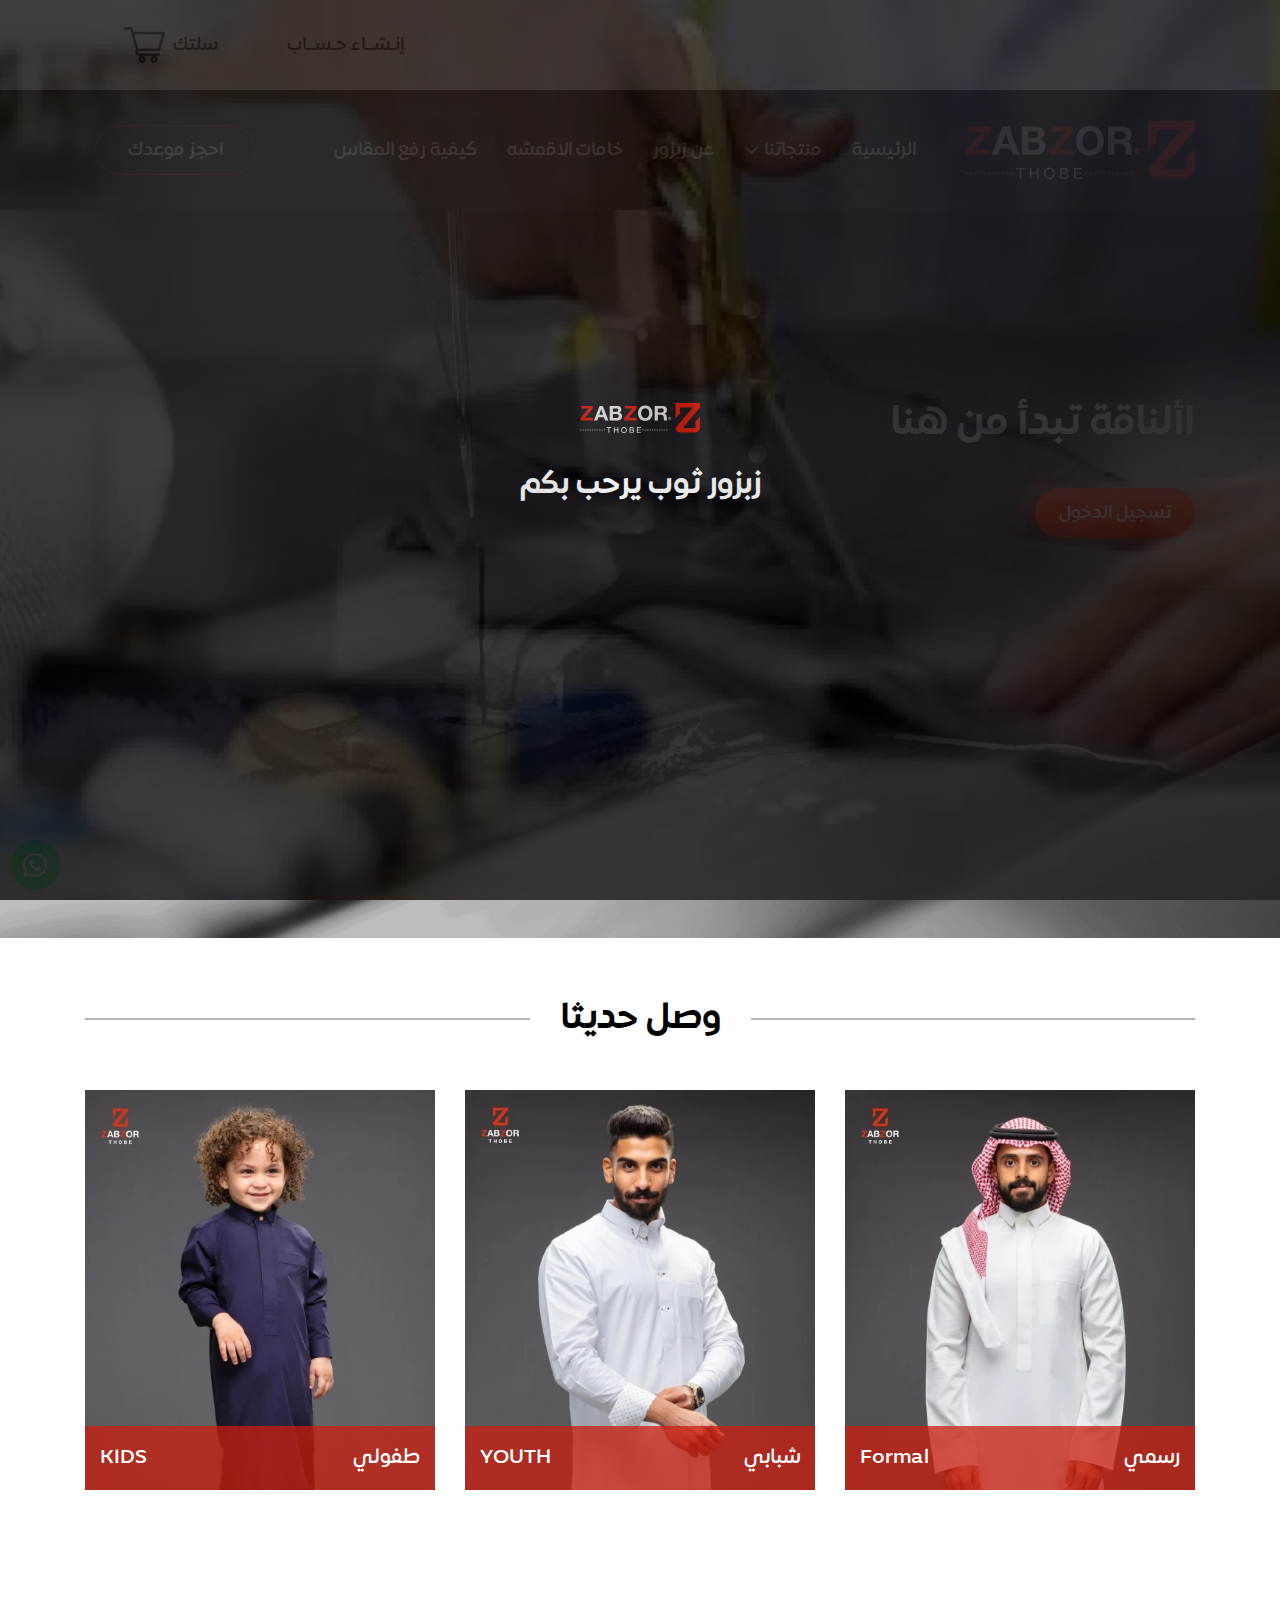
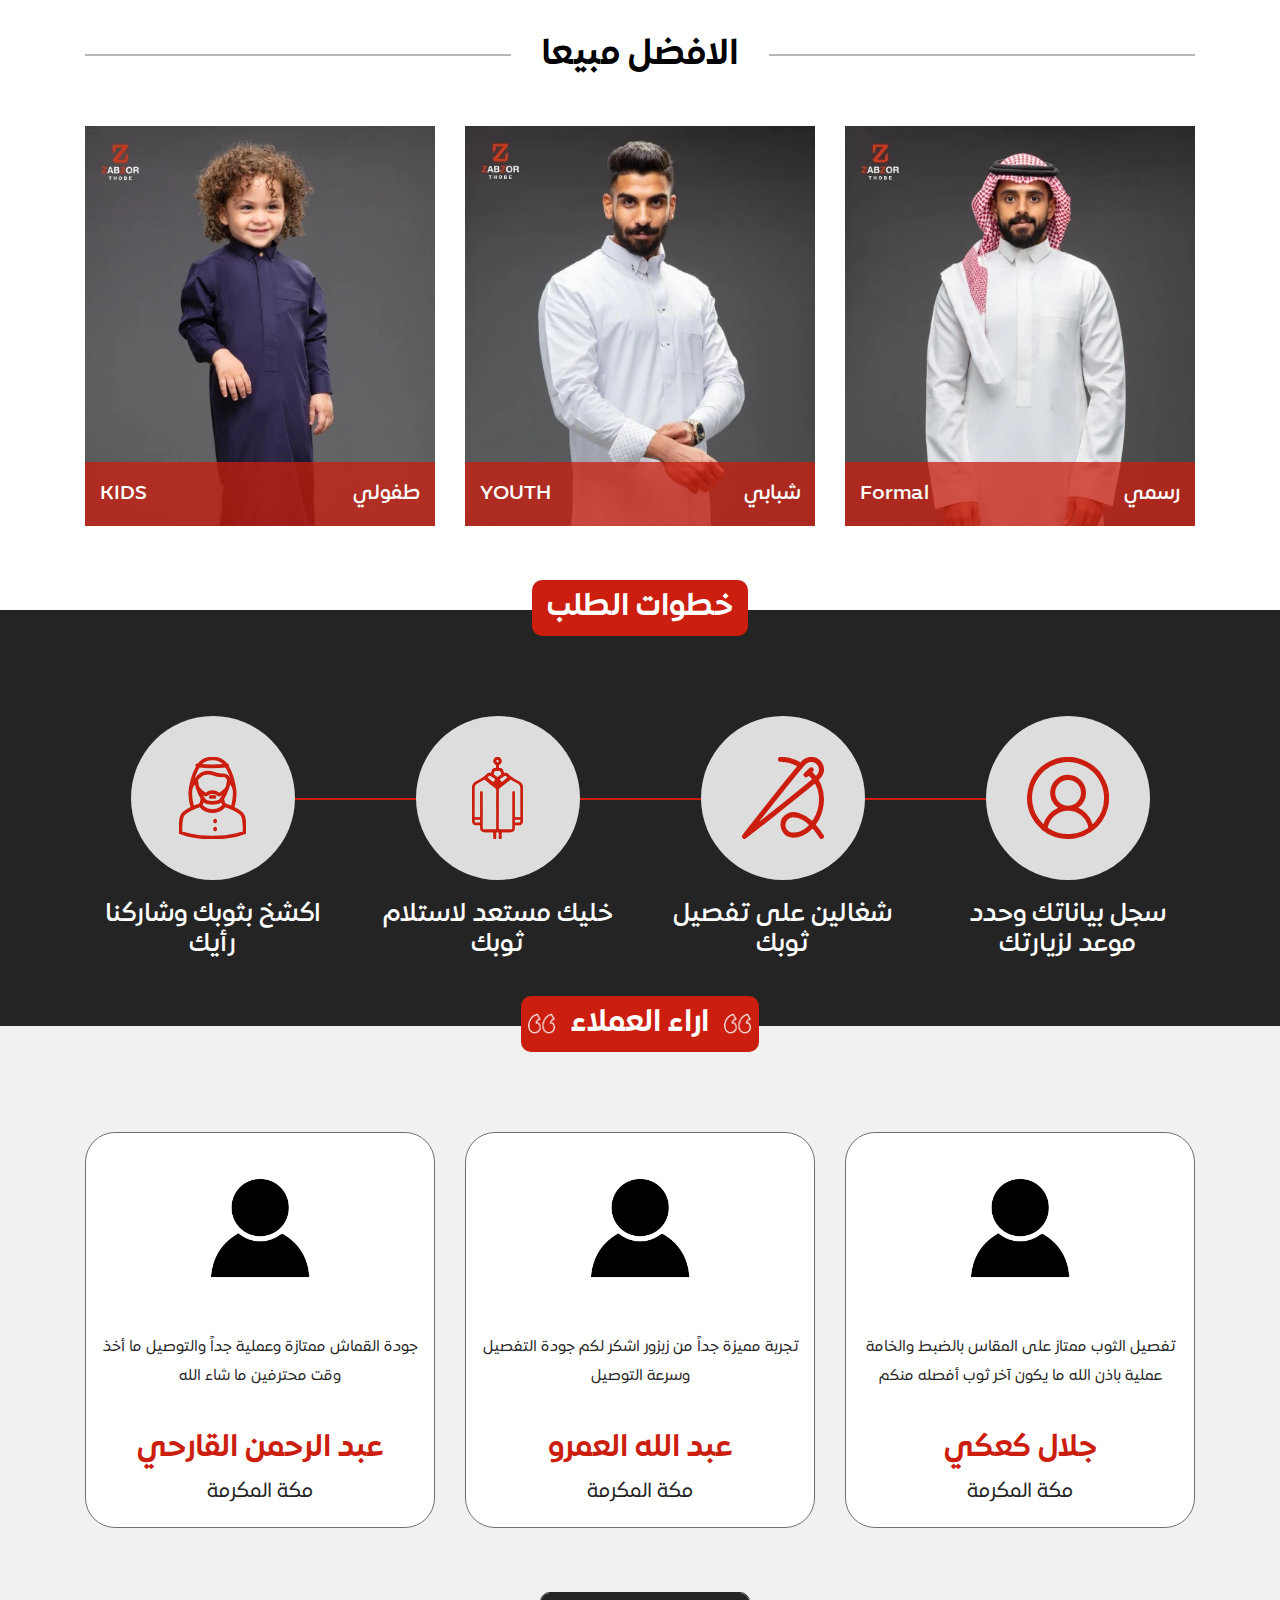
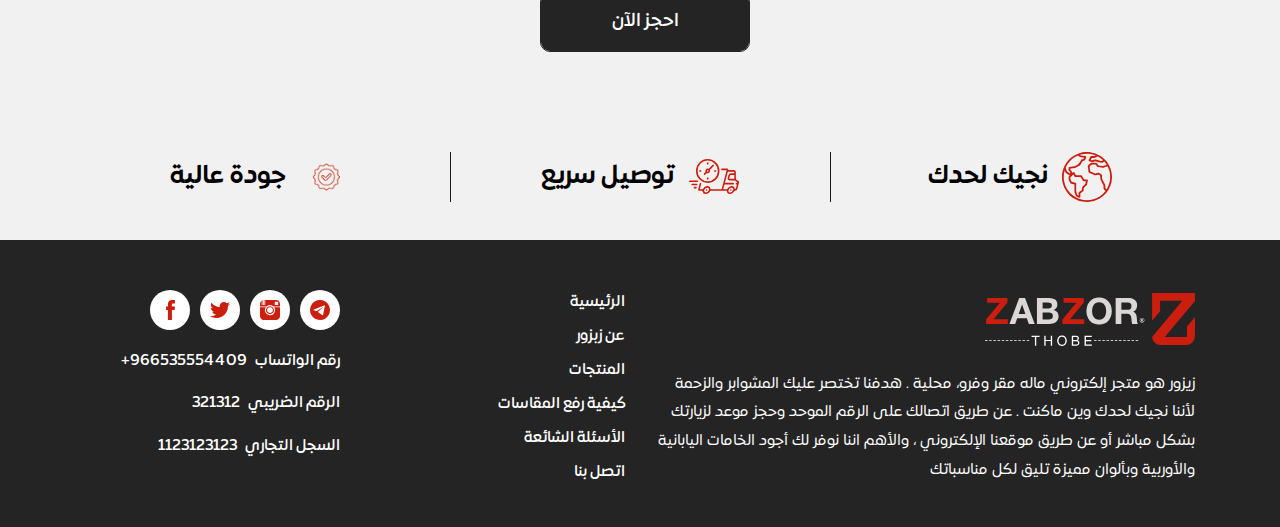
==== commit da82fe4e: "edit" ====
--- a/index.html
+++ b/index.html
@@ -488,7 +488,7 @@
           <div class="row">
             <div class="col-lg-4 col-12 mb-4">
               <div class="box">
-                <img src="assets/images/pepole.png" alt="">
+                <img src="assets/images/pepole.jpeg" alt="">
 
                 <p class="desc">
                   تفصيل الثوب ممتاز على 
@@ -509,7 +509,7 @@
             
             <div class="col-lg-4 col-12 mb-4">
               <div class="box">
-                <img src="assets/images/pepole.png" alt="">
+                <img src="assets/images/pepole.jpeg" alt="">
 
                 <p class="desc">
                   تجربة مميزة جداً من زبزور 
@@ -529,7 +529,7 @@
             
             <div class="col-lg-4 col-12 mb-4">
               <div class="box">
-                <img src="assets/images/pepole.png" alt="">
+                <img src="assets/images/pepole.jpeg" alt="">
 
                 <p class="desc">
                   جودة القماش ممتازة 
--- a/assets/css/style.css
+++ b/assets/css/style.css
@@ -1616,7 +1616,7 @@
 .say {
   width: 100%;
   padding: 50px 0px;
-  background-color: #fff;
+  background-color: #F1F1F1;
   position: relative;
   z-index: 9;
 }
@@ -1629,6 +1629,7 @@
   top: 0;
   left: 0;
   z-index: -1;
+  display: none;
   -webkit-animation: sliderShape 20s linear infinite;
           animation: sliderShape 20s linear infinite;
 }
@@ -1678,7 +1679,7 @@
 .say .box {
   width: 100%;
   padding: 20px 15px;
-  background-color: #F1F1F1;
+  background-color: #fff;
   border: 1px solid #707070;
   border-radius: 30px;
   display: flex;
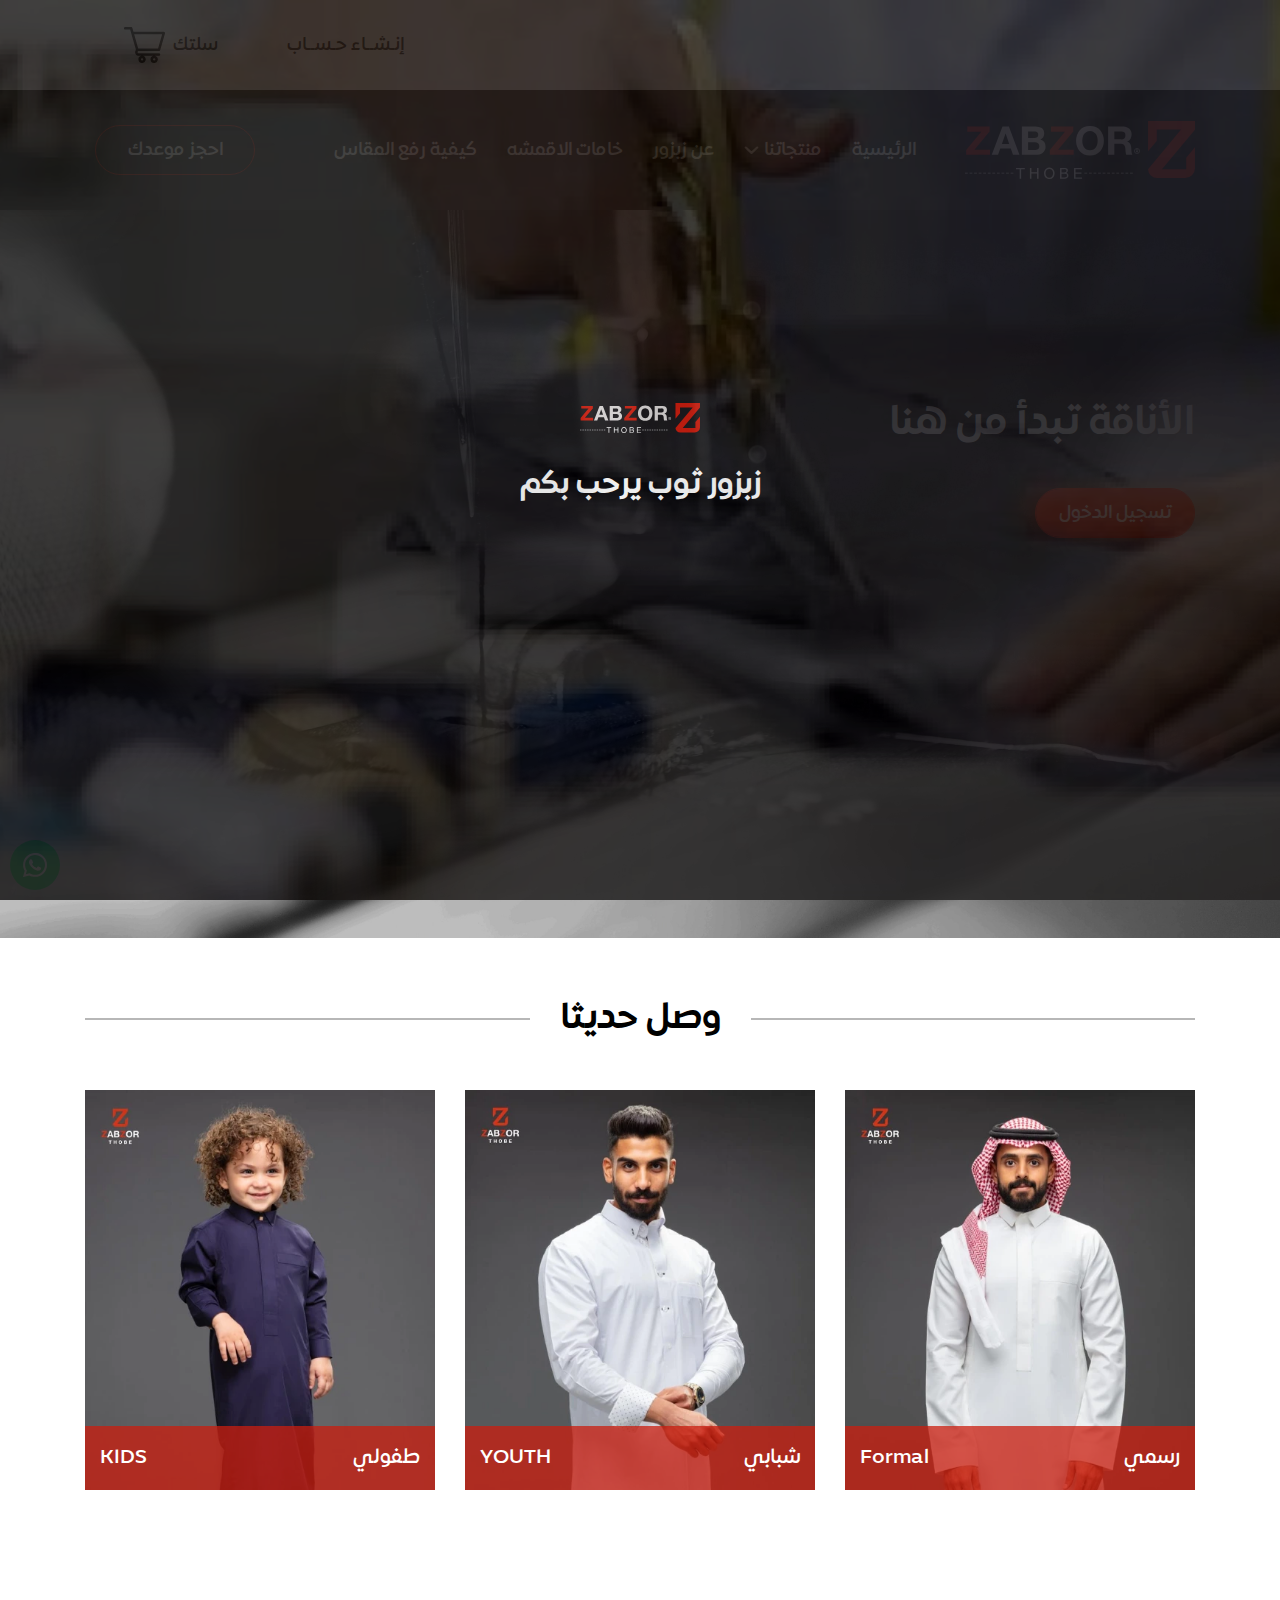
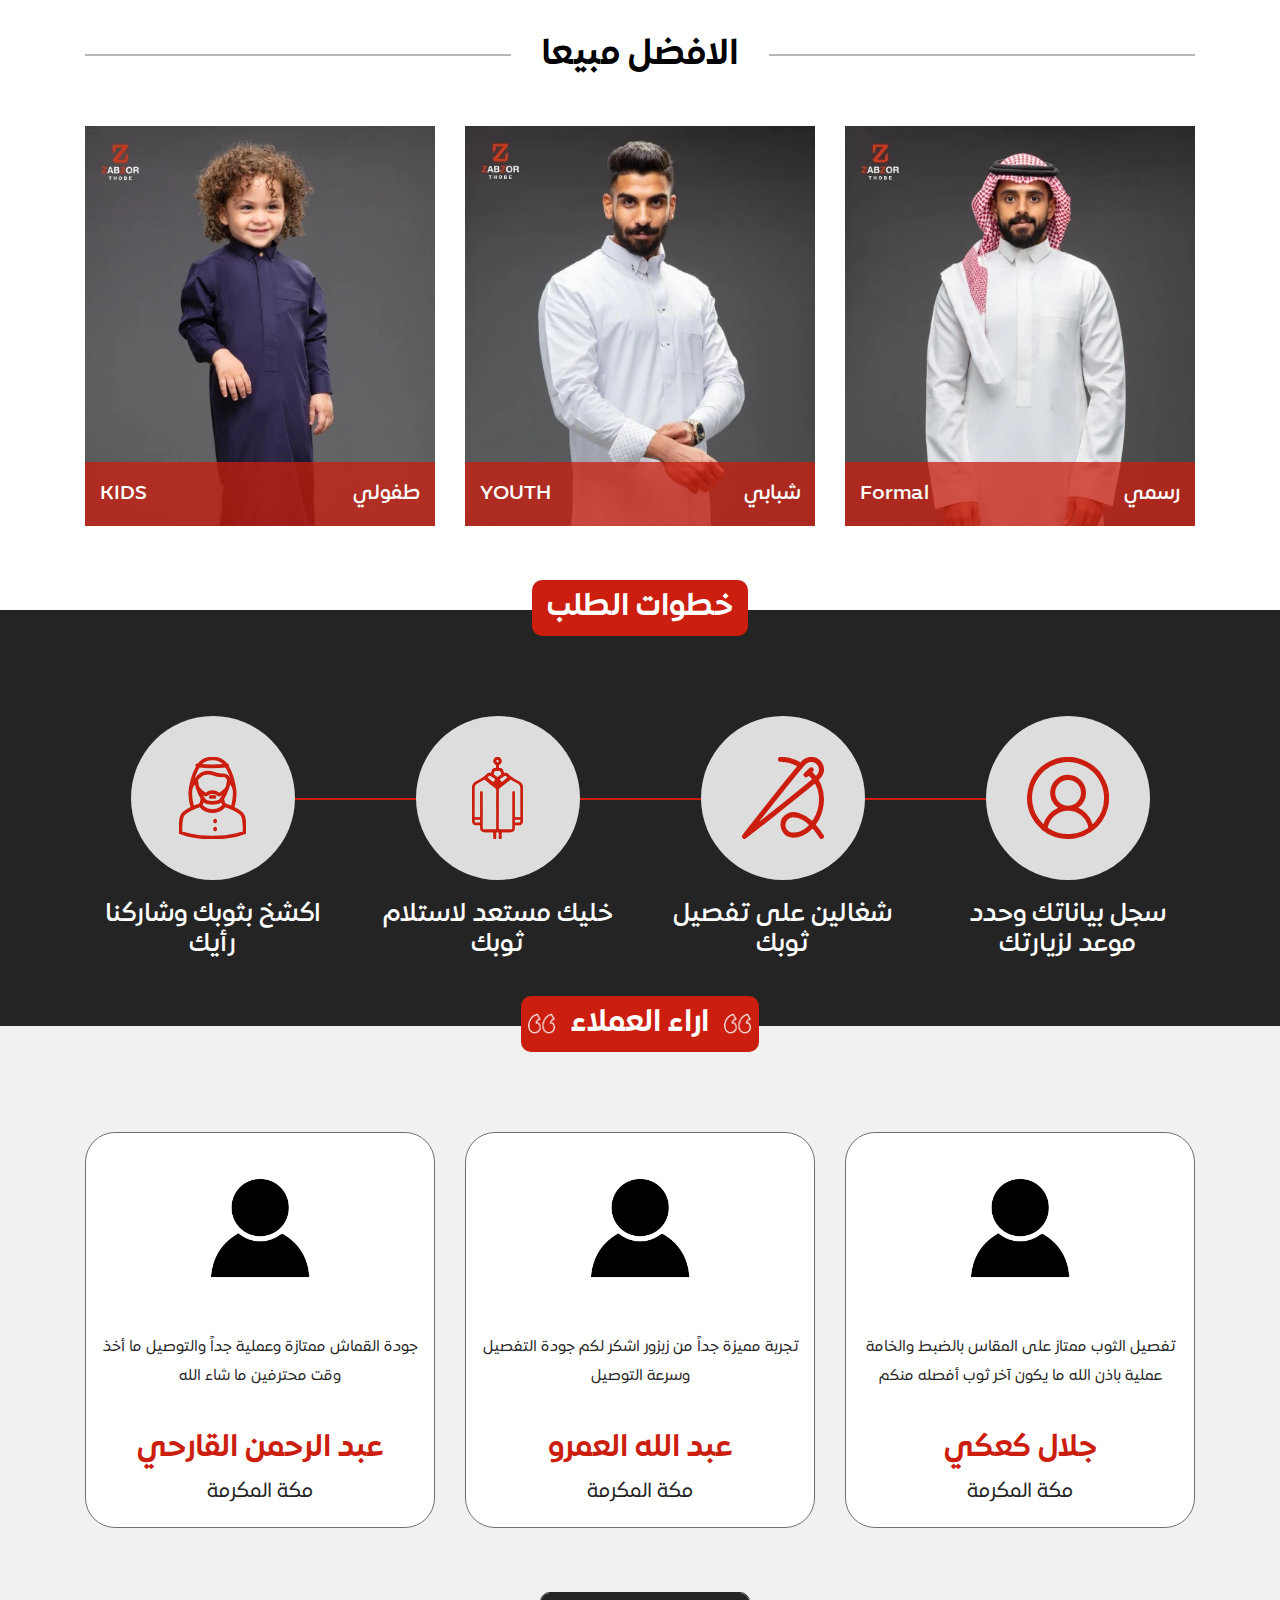
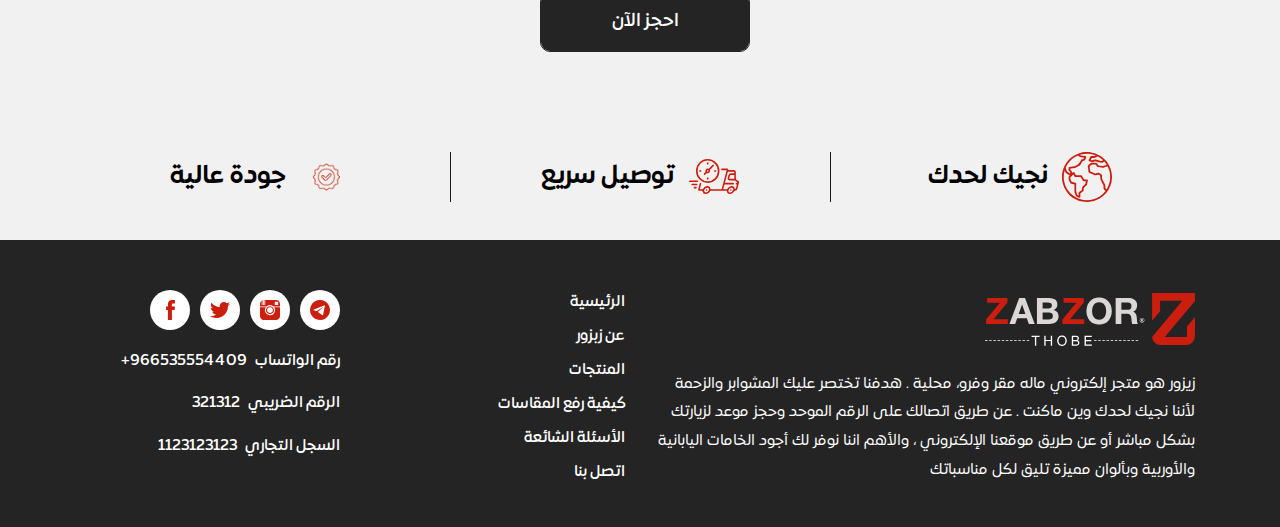
==== commit 1007da16: "edit" ====
--- a/index.html
+++ b/index.html
@@ -140,7 +140,7 @@
             <div class="col-lg-6 col-12">
               <div class="content">
                 <h1>
-                  األناقة تبدأ من هنا
+                  الأناقة تبدأ من هنا
                 </h1>
 
                 <a href="#" class="btn-shape">
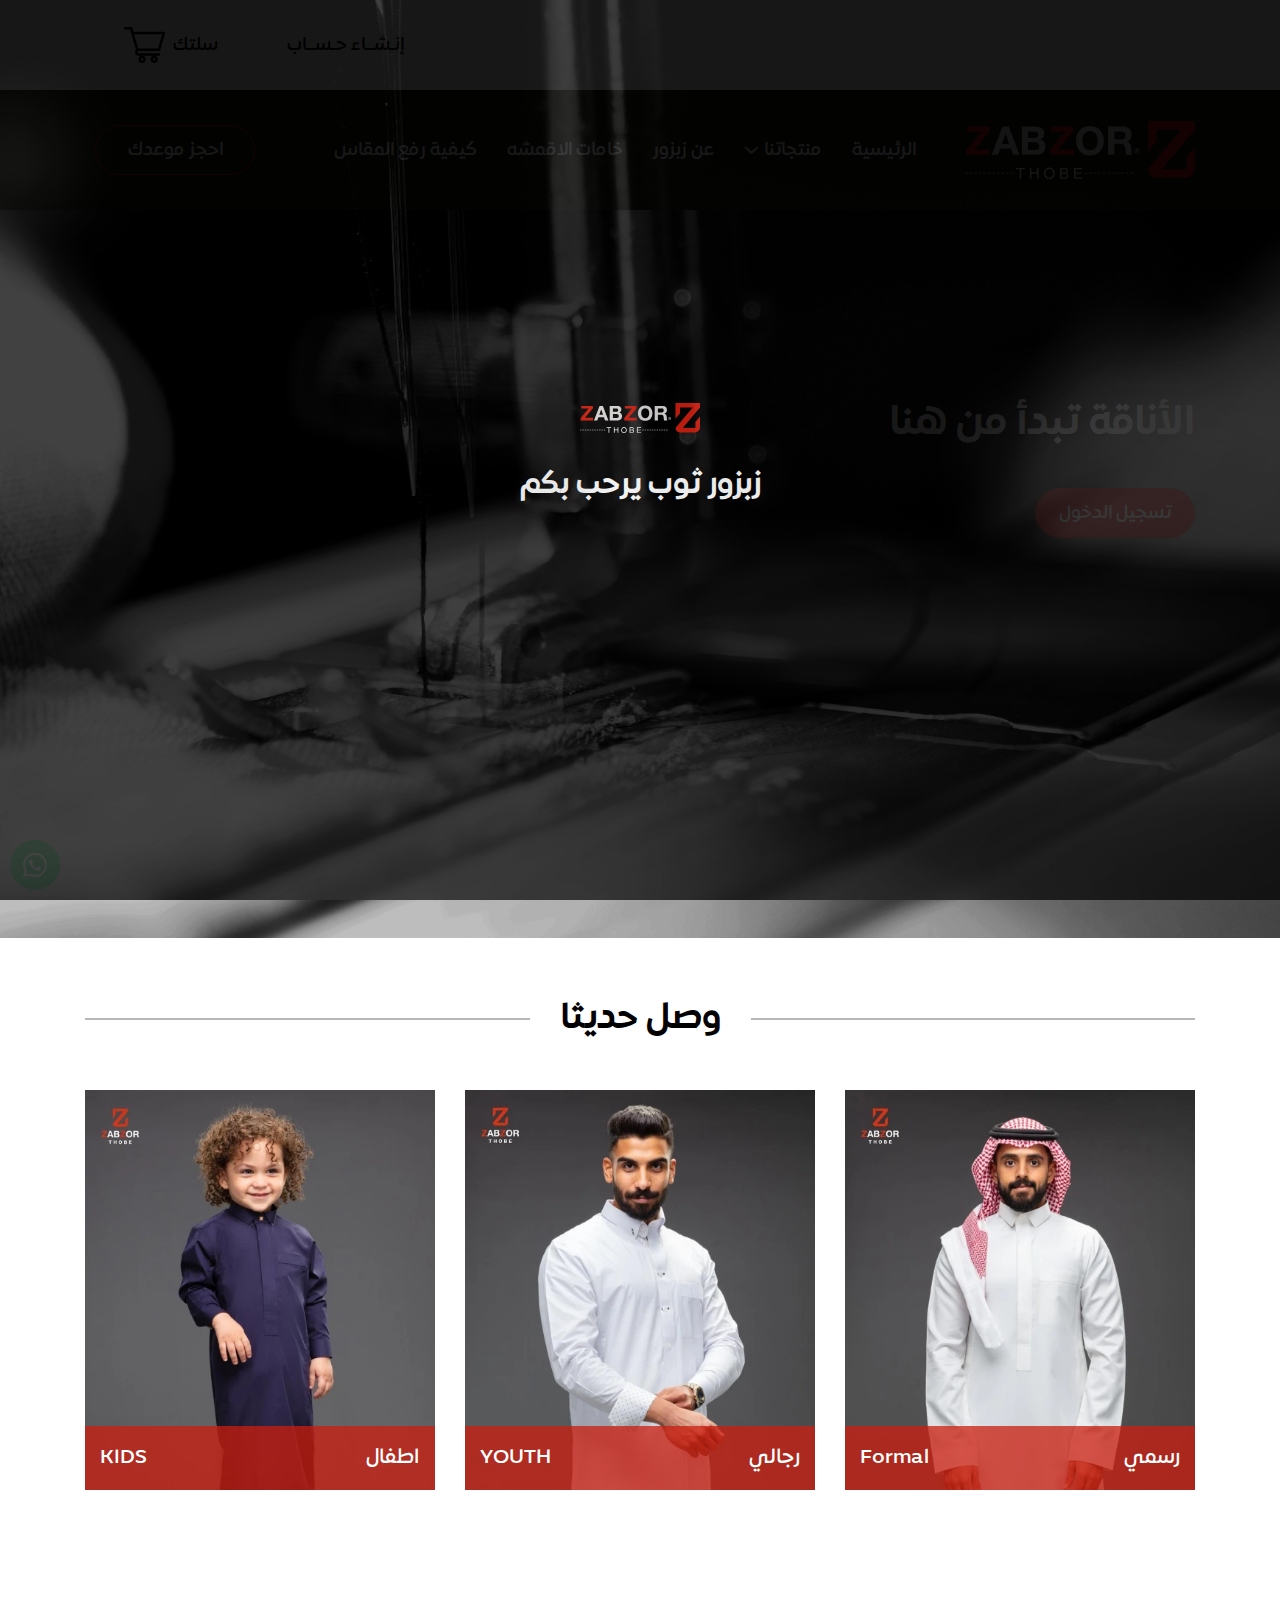
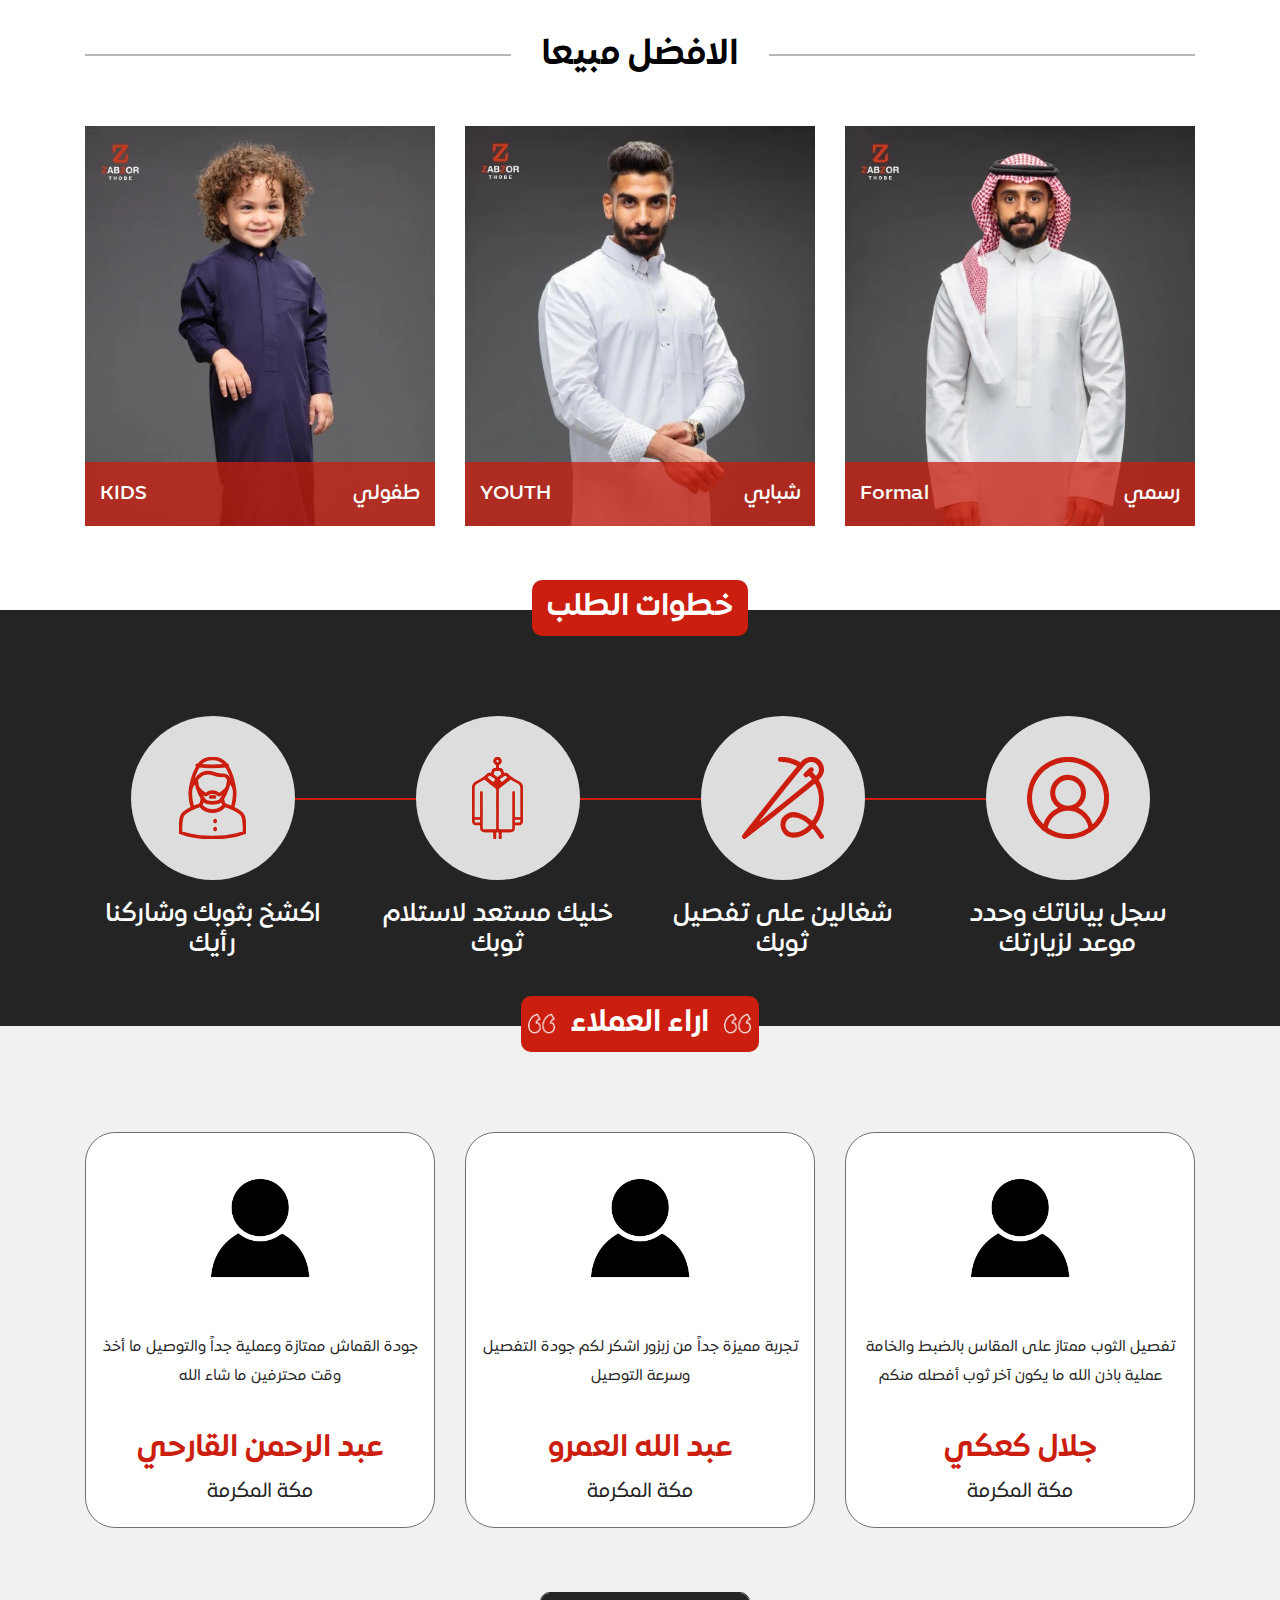
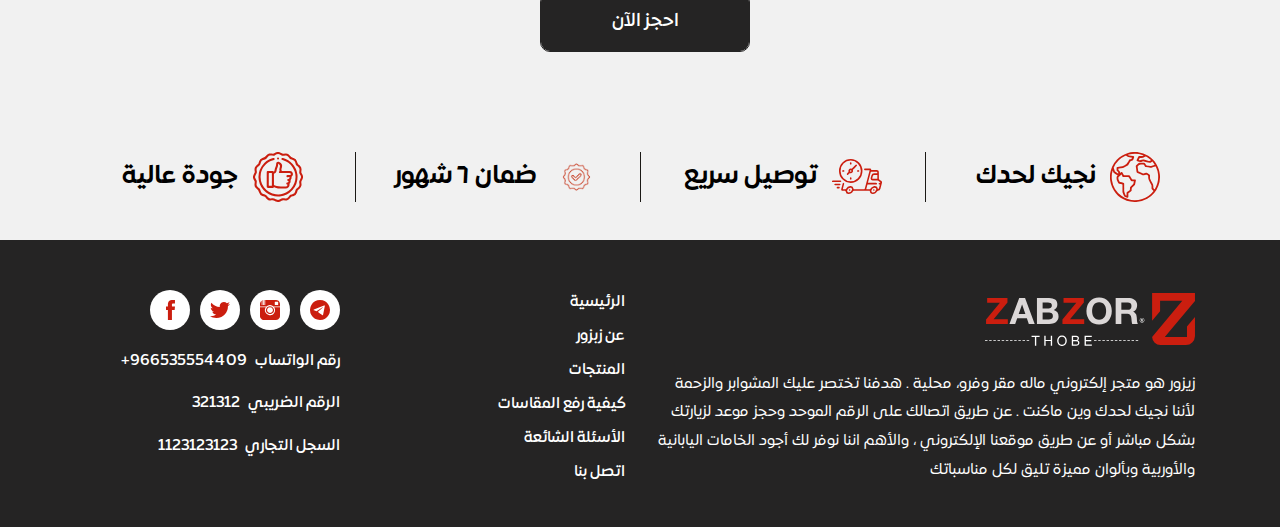
==== commit db895a4f: "edit words" ====
--- a/index.html
+++ b/index.html
@@ -183,7 +183,7 @@
 
                 <div class="contain">
                   <h2>
-                    شبابي
+                    رجالي 
                   </h2>
 
                   <h2>
@@ -199,7 +199,7 @@
 
                 <div class="contain">
                   <h2>
-                    طفولي
+                    اطفال 
                   </h2>
 
                   <h2>
@@ -562,7 +562,7 @@
       <section class="data-contact">
         <div class="container">
           <div class="row">
-            <div class="col-lg-4 col-12 mb-2 border-shape">
+            <div class="col-lg-3 col-12 mb-2 border-shape">
               <div class="box">
                 <img src="assets/images/contact_1.svg" alt="">
 
@@ -572,7 +572,7 @@
               </div>
             </div>
 
-            <div class="col-lg-4 col-12 mb-2 border-shape">
+            <div class="col-lg-3 col-12 mb-2 border-shape">
               <div class="box">
                 <img src="assets/images/contact_2.svg" alt="">
 
@@ -582,9 +582,19 @@
               </div>
             </div>
 
-            <div class="col-lg-4 col-12 mb-2">
+            <div class="col-lg-3 col-12 mb-2 border-shape">
               <div class="box">
                 <img src="assets/images/contact_3.png" alt="">
+
+                <h2>
+                  ضمان ٦ شهور
+                </h2>
+              </div>
+            </div>
+
+            <div class="col-lg-3 col-12 mb-2">
+              <div class="box">
+                <img src="assets/images/contact_3.svg" alt="">
 
                 <h2>
                   جودة عالية
--- a/assets/css/style.css
+++ b/assets/css/style.css
@@ -1953,7 +1953,7 @@
   top: 0;
   left: 0;
   z-index: 9999;
-  background: url("../images/intro_shape.jpg") center/cover no-repeat;
+  background: url("../images/intro_shape.jpeg") center/cover no-repeat;
   display: flex;
   flex-direction: column;
   justify-content: center;
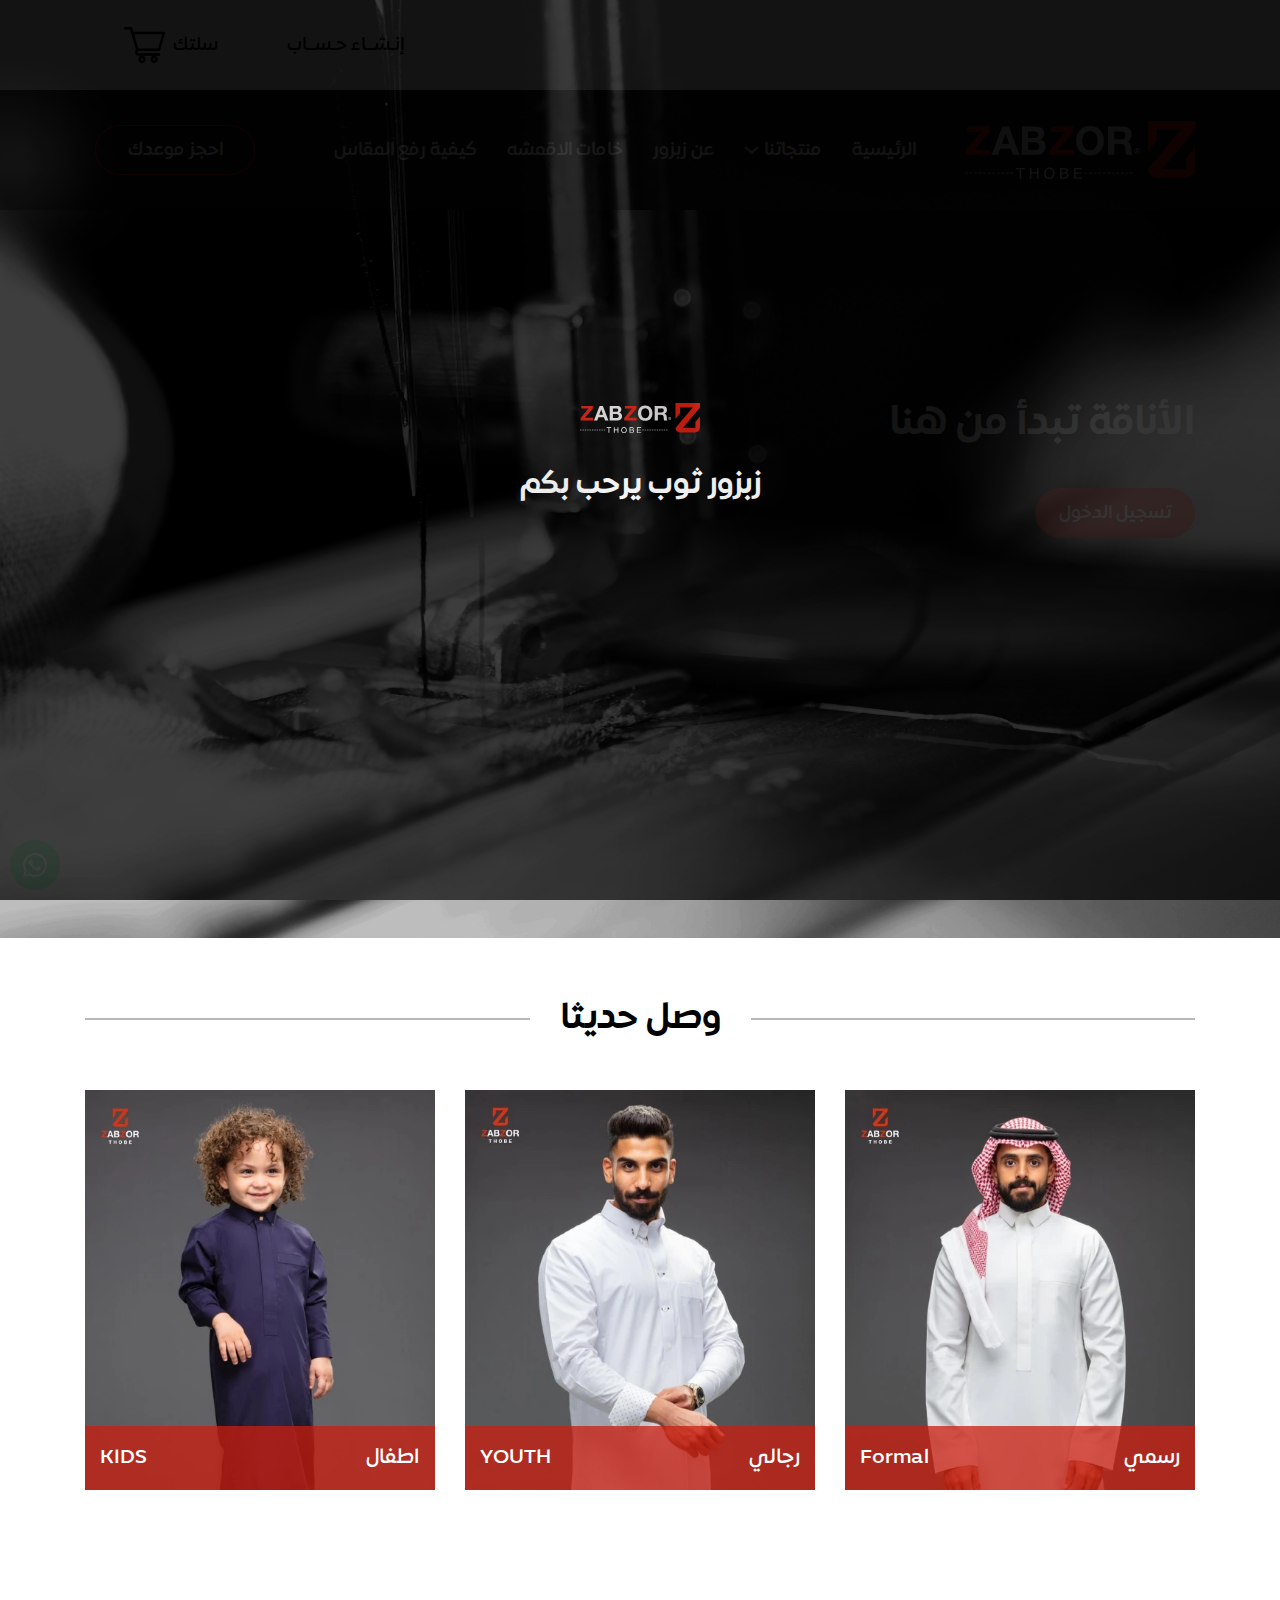
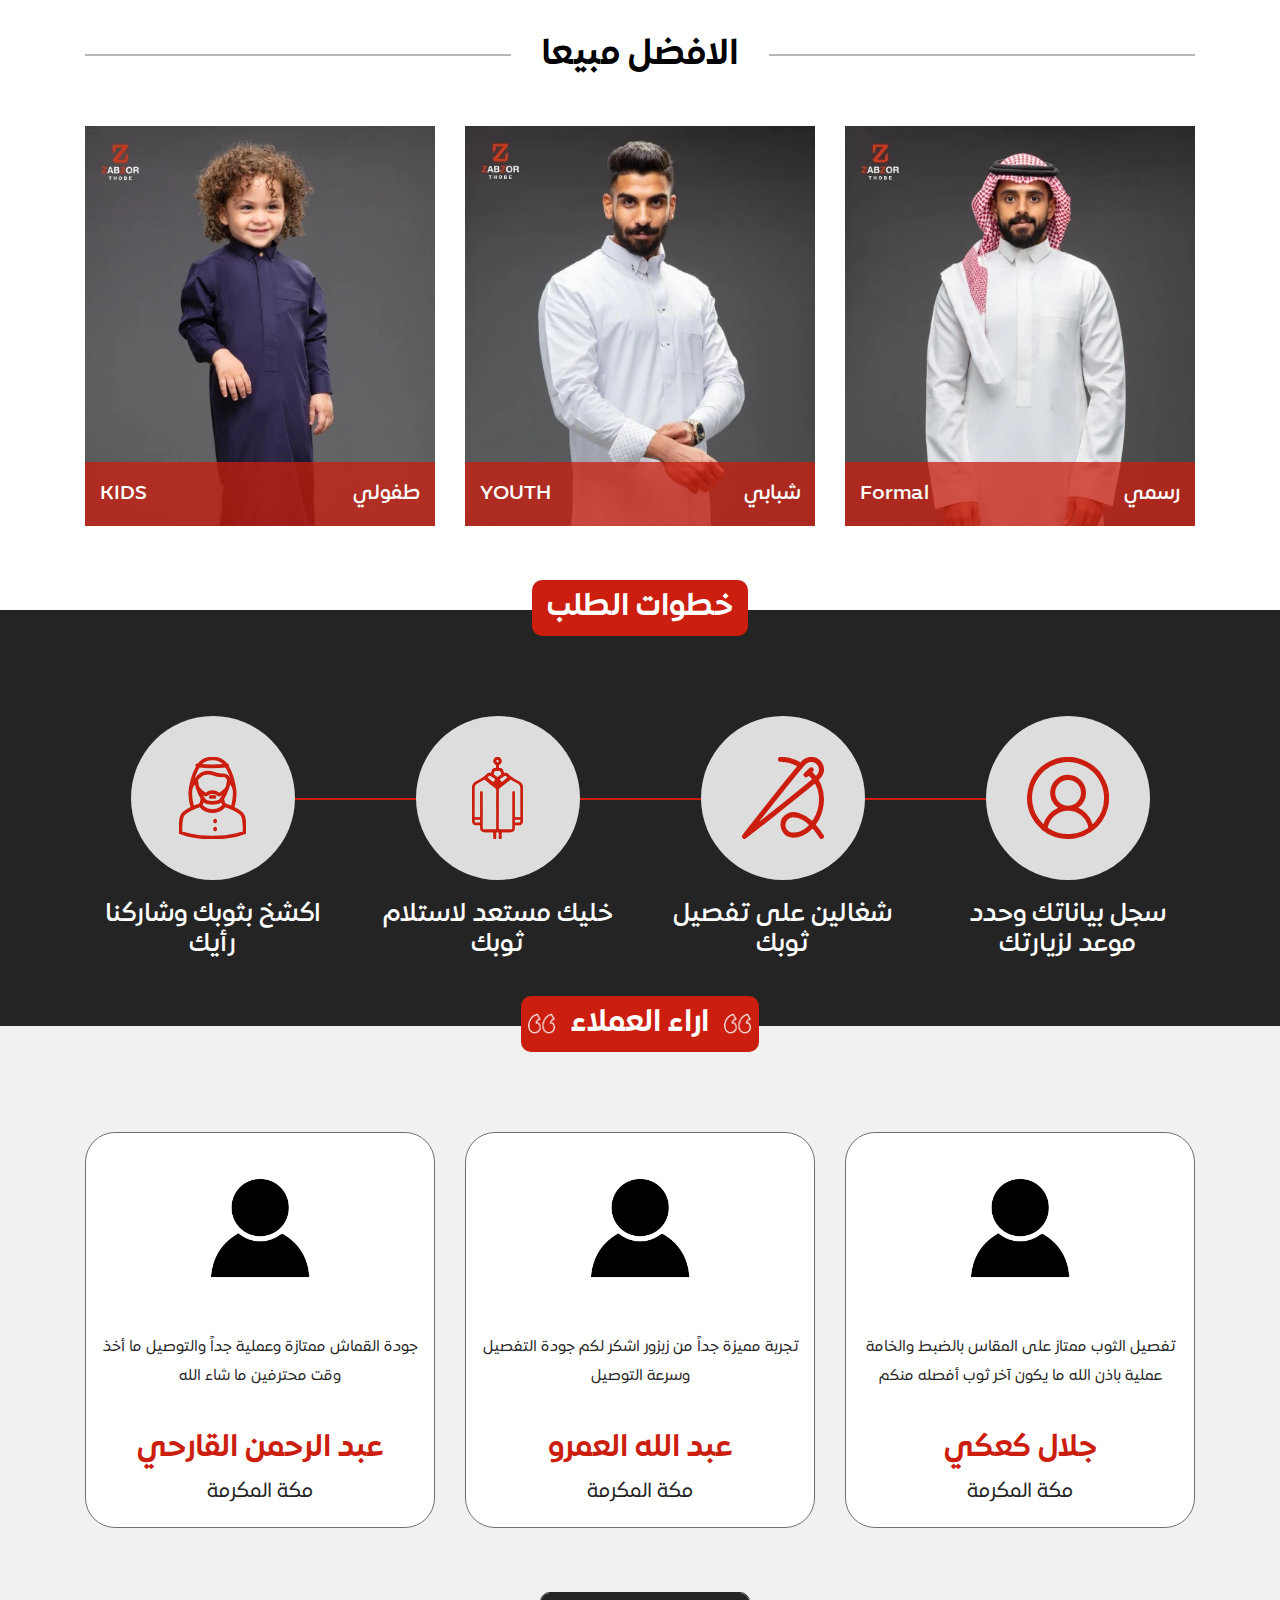
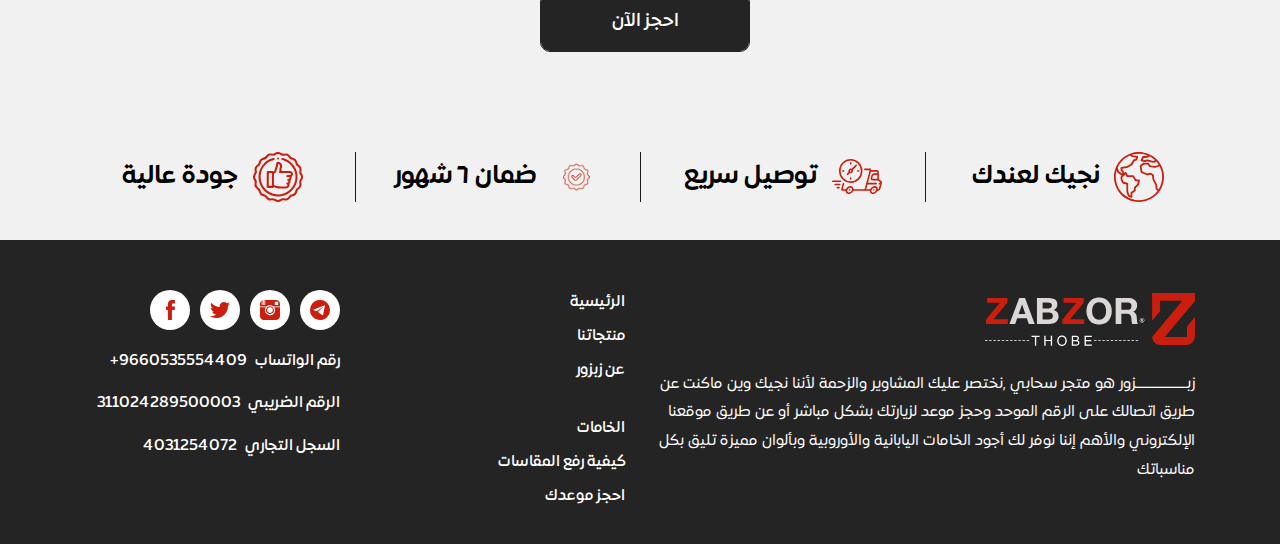
==== commit 6eecc961: "edit" ====
--- a/index.html
+++ b/index.html
@@ -567,7 +567,7 @@
                 <img src="assets/images/contact_1.svg" alt="">
 
                 <h2>
-                  نجيك لحدك
+                نجيك لعندك
                 </h2>
               </div>
             </div>
@@ -614,7 +614,8 @@
               <img src="assets/images/logo.svg" class="brand-name" alt="">
 
               <p>
-                زيزور هو متجر إلكتروني ماله مقر وفرو، محلية . هدفنا تختصر عليك المشوابر والزحمة لأننا نجيك لحدك وين ماكنت . عن طريق اتصالك على الرقم الموحد وحجز موعد لزيارتك بشكل مباشر أو عن طريق موقعنا الإلكتروني ، والأهم اننا نوفر لك أجود الخامات اليابانية والأوربية وبألوان مميزة تليق لكل مناسباتك
+                زبـــــــــــــــــزور هو متجر سحابي ,نختصر عليك المشاوير والزحمة لأننا نجيك وين ماكنت
+عن طريق اتصالك على الرقم الموحد  وحجز موعد لزيارتك بشكل مباشر أو عن طريق موقعنا الإلكتروني والأهم إننا نوفر لك أجود الخامات اليابانية والأوروبية وبألوان مميزة تليق  بكل   مناسباتك 
               </p>
             </div>
           </div>
@@ -629,32 +630,32 @@
                 </li>
 
                 <li>
+                  <a href="#">
+                    منتجاتنا 
+                  </a>
+                </li>
+
+                <li>
                   <a href="about.html">
                     عن زبزور 
                   </a>
                 </li>
 
-                <li>
-                  <a href="#">
-                    المنتجات 
-                  </a>
-                </li>
-
-                <li>
-                  <a href="question.html">
+                 <li>
+                  <a href="type.html">
+                    الخامات
+                  </a>
+                </li>
+
+                <li>
+                  <a href="tall.html">
                     كيفية رفع المقاسات 
                   </a>
                 </li>
                 
                 <li>
-                  <a href="question.html">
-                    الأسئلة الشائعة 
-                  </a>
-                </li>
-                
-                <li>
                   <a href="contact.html">
-                    اتصل بنا 
+                    احجز موعدك
                   </a>
                 </li>
               </ul>
@@ -695,7 +696,7 @@
                 </span>
 
                 <span class="mx-2">
-                  966535554409+
+                  9660535554409+
                 </span>
               </a>
 
@@ -705,7 +706,7 @@
                 </span>
 
                 <span class="mx-2">
-                  321312
+                  311024289500003
                 </span>
               </a>
 
@@ -714,7 +715,7 @@
                   السجل التجاري
                 </span>
                 <span class="mx-2">
-                  1123123123
+                  4031254072
                 </span>
               </a>
             </div>
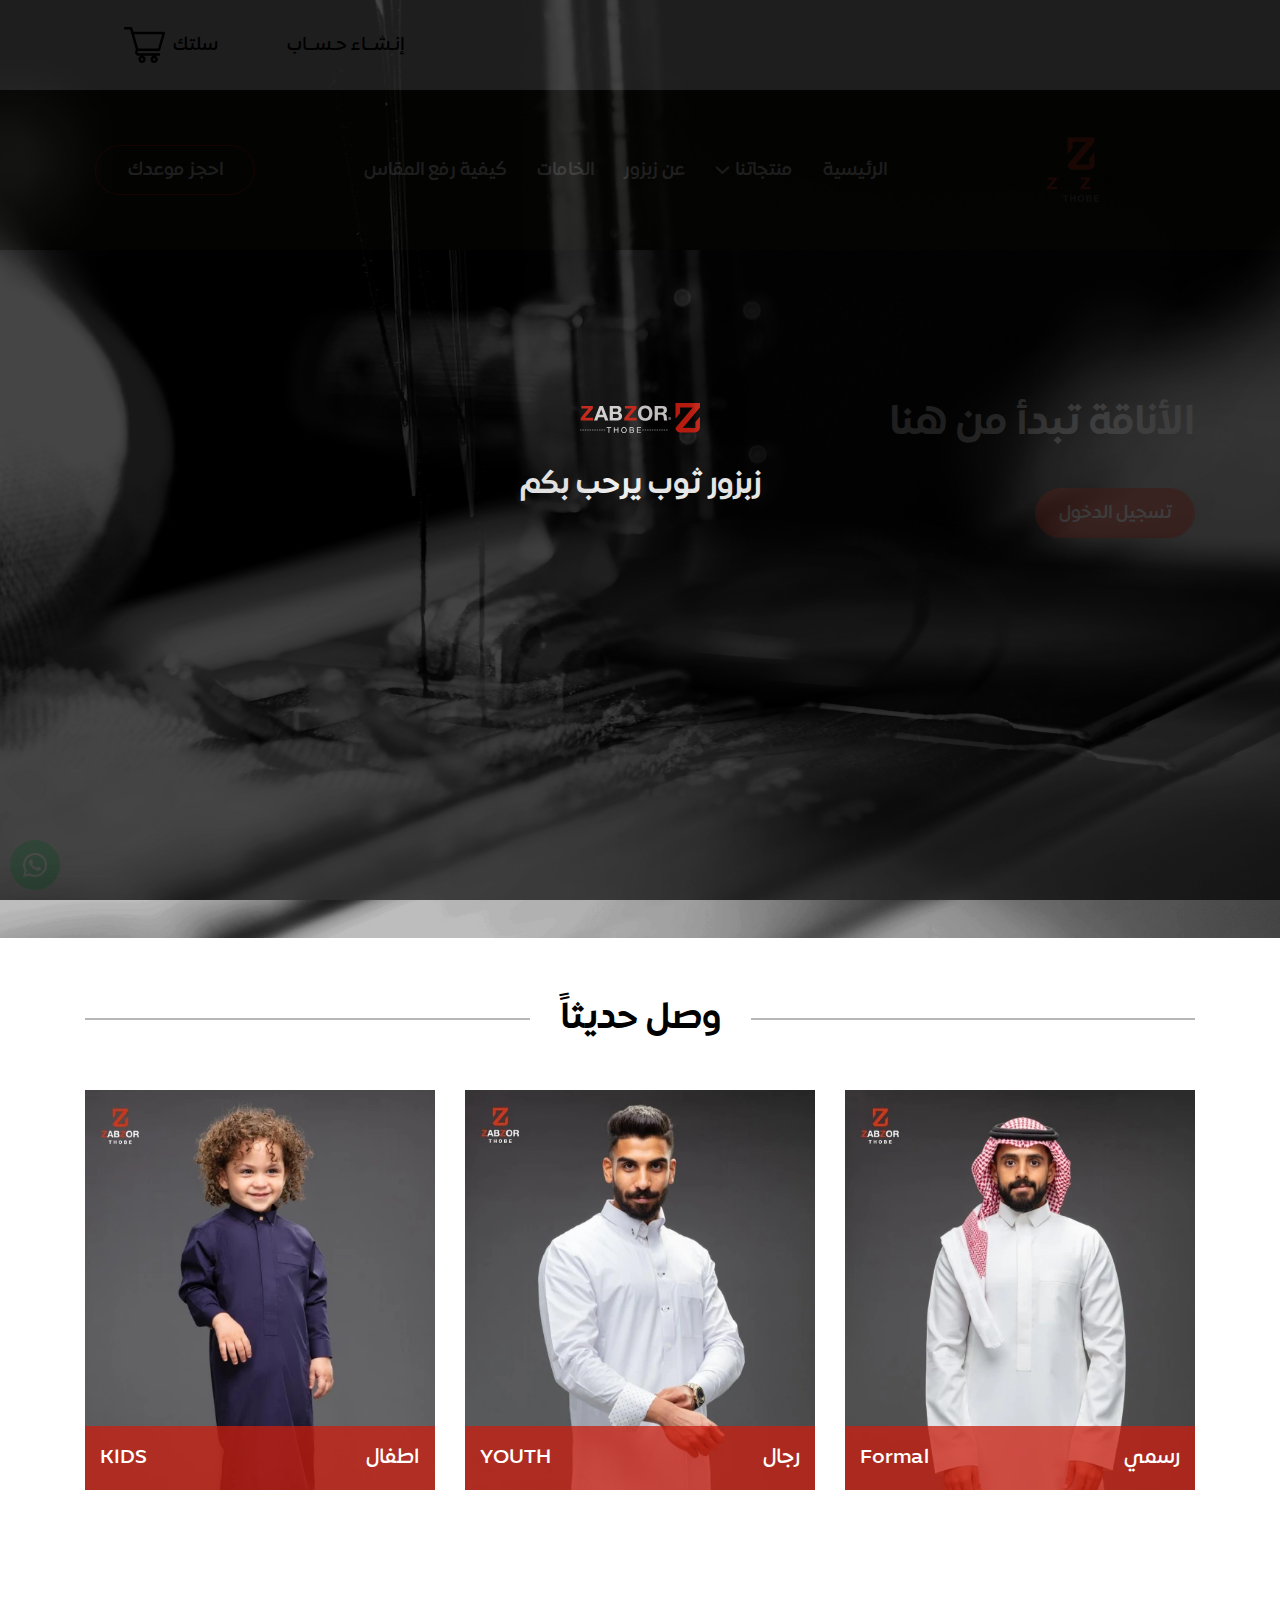
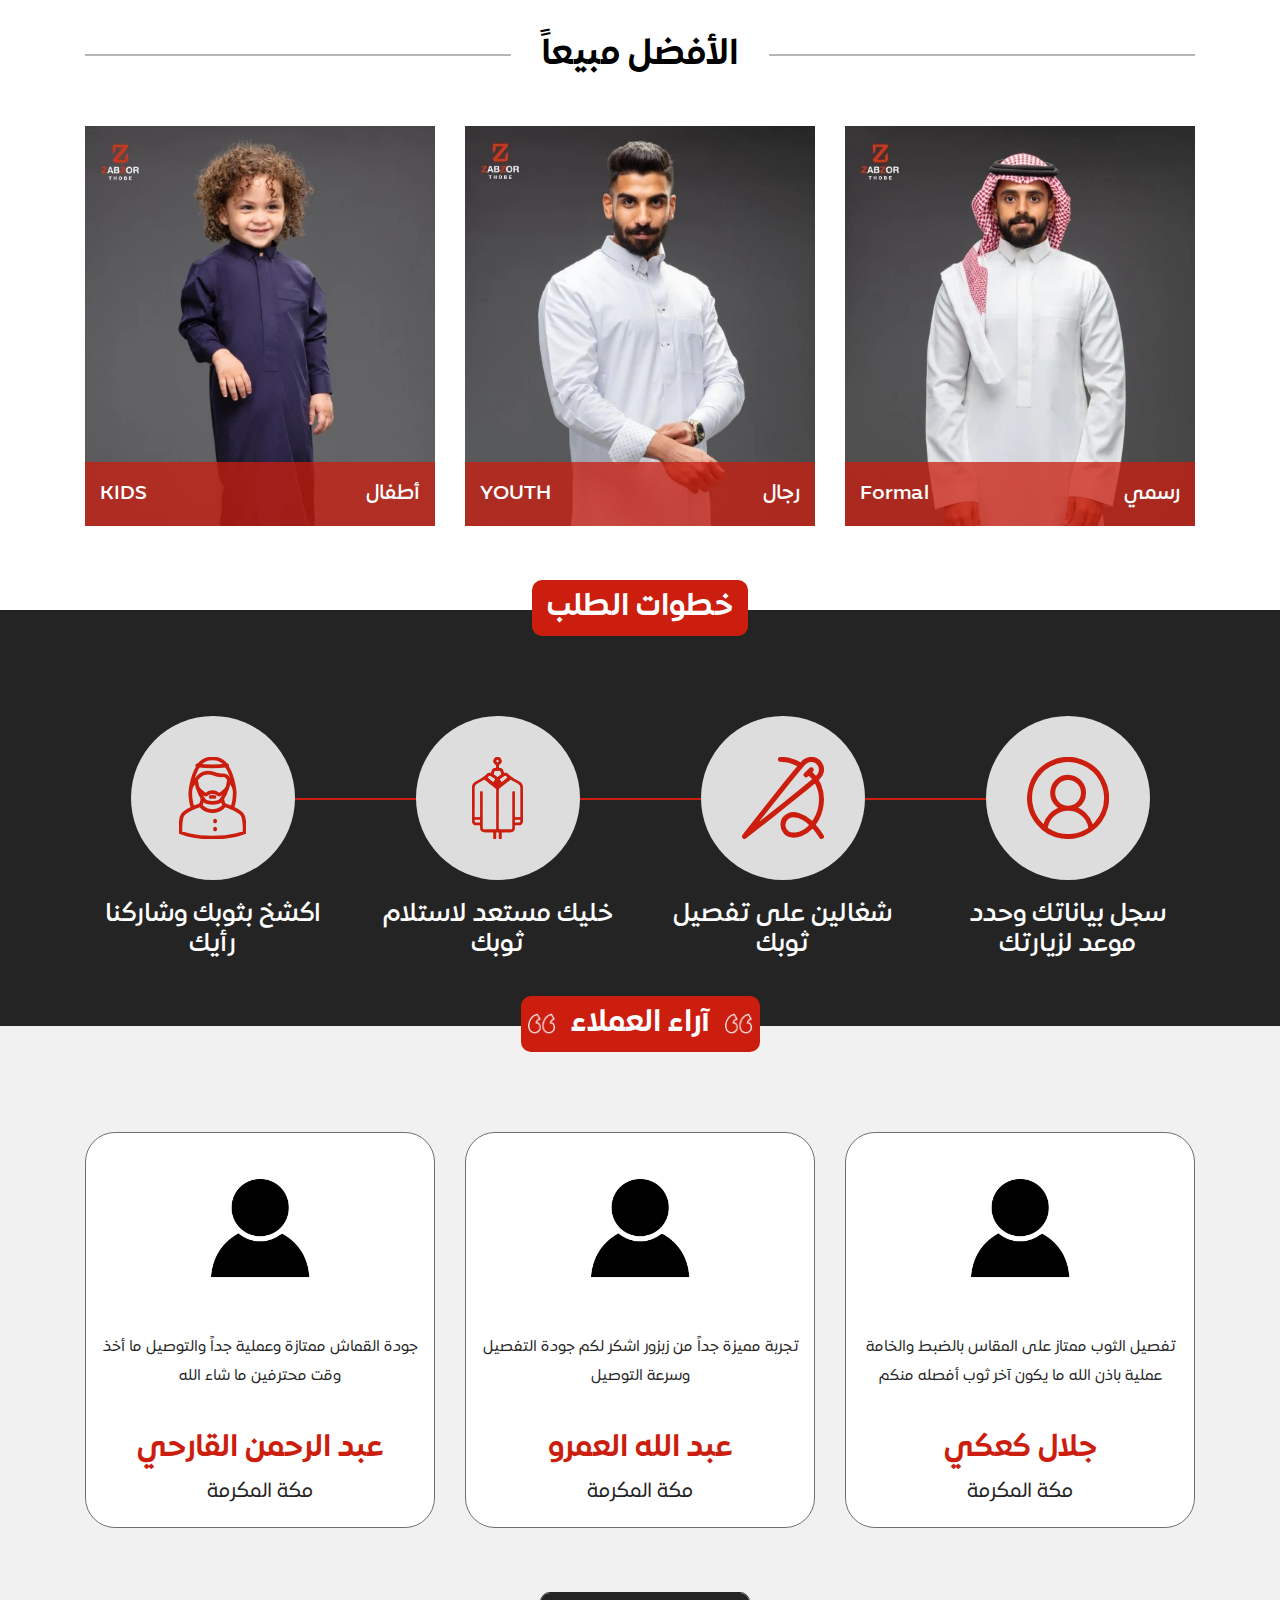
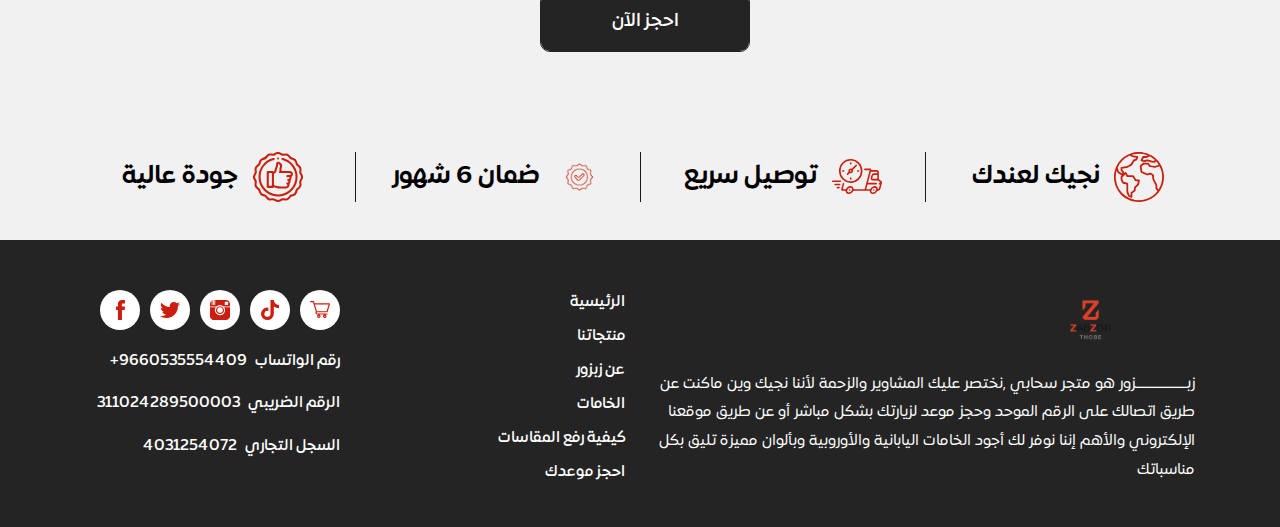
==== commit 72481213: "Edit . data" ====
--- a/index.html
+++ b/index.html
@@ -44,7 +44,7 @@
           </div>
 
           <a href="#" class="brand-name">
-            <img src="assets/images/logo.svg" alt="">
+            <img src="assets/images/logo.png" alt="">
           </a>
 
           <ul class="navbar-nav">
@@ -65,40 +65,78 @@
                   <div class="col-lg-4 col-12 mb-3">
                     <div class="contain">
                       <a href="#" class="head">
-                        ثياب رجالية
+                        رجال 
                       </a>
+
+                      <ul class="sub-list">
+                        <li>
+                          <a href="#">
+                            ثياب 
+                          </a>
+                        </li>
+
+                        <li>
+                          <a href="#">
+                            سيديري 
+                          </a>
+                        </li>
+                      </ul>
                     </div>
                   </div>
 
                   <div class="col-lg-4 col-12 mb-3">
                     <div class="contain">
                       <a href="#" class="head">
-                        ثياب اطفالي 
+                       اطفال 
                       </a>
+
+                      <ul class="sub-list">
+                        <li>
+                          <a href="#">
+                            ثياب 
+                          </a>
+                        </li>
+
+                        <li>
+                          <a href="#">
+                            سيديري 
+                          </a>
+                        </li>
+                      </ul>
                     </div>
                   </div>
 
                   <div class="col-lg-4 col-12 mb-3">
                     <div class="contain">
                       <a href="#" class="head">
-                        ثياب شبابي
+                      اكسسوارات  رجالية
                       </a>
-                    </div>
-                  </div>
-
-                  <div class="col-lg-4 col-12 mb-3">
-                    <div class="contain">
-                      <a href="#" class="head">
-                        سيديري رجالية
-                      </a>
-                    </div>
-                  </div>
-
-                  <div class="col-lg-4 col-12 mb-3">
-                    <div class="contain">
-                      <a href="#" class="head">
-                        سيديري اطفالي
-                      </a>
+
+                      <ul class="sub-list">
+                        <li>
+                          <a href="#">
+                            قبعات
+                          </a>
+                        </li>
+
+                        <li>
+                          <a href="#">
+                            شالات
+                          </a>
+                        </li>
+
+                        <li>
+                          <a href="#">
+                            جاكيتات
+                          </a>
+                        </li>
+
+                        <li>
+                          <a href="#">
+                            ملابس داخلية
+                          </a>
+                        </li>
+                      </ul>
                     </div>
                   </div>
                 </div>
@@ -113,7 +151,7 @@
 
             <li class="nav-item">
               <a href="type.html" class="nav-link">
-                خامات الاقمشه
+                الخامات
               </a>
             </li>
 
@@ -125,7 +163,7 @@
           </ul>
 
           <div class="buttons-contain">
-           <a href="#" class="btn-shape border-btn">
+           <a href="contact.html" class="btn-shape border-btn">
               احجز موعدك
             </a>
           </div>
@@ -156,7 +194,7 @@
         <div class="container">
           <div class="heading">
             <h1>
-              وصل حديثا
+             وصل حديثاً
             </h1>
           </div>
 
@@ -183,7 +221,7 @@
 
                 <div class="contain">
                   <h2>
-                    رجالي 
+                    رجال 
                   </h2>
 
                   <h2>
@@ -216,7 +254,7 @@
         <div class="container">
           <div class="heading">
             <h1>
-             الافضل مبيعا
+             الأفضل مبيعاً 
             </h1>
           </div>
 
@@ -243,7 +281,7 @@
 
                 <div class="contain">
                   <h2>
-                    شبابي
+                    رجال
                   </h2>
 
                   <h2>
@@ -259,7 +297,7 @@
 
                 <div class="contain">
                   <h2>
-                    طفولي
+                    أطفال 
                   </h2>
 
                   <h2>
@@ -481,7 +519,7 @@
         <div class="container">
           <div class="heading">
             <h1>
-            اراء العملاء 
+             آراء العملاء 
             </h1>
           </div>
 
@@ -587,7 +625,7 @@
                 <img src="assets/images/contact_3.png" alt="">
 
                 <h2>
-                  ضمان ٦ شهور
+                  ضمان 6 شهور
                 </h2>
               </div>
             </div>
@@ -611,11 +649,11 @@
         <div class="row">
           <div class="col-lg-6 col-12 mb-3">
             <div class="content">
-              <img src="assets/images/logo.svg" class="brand-name" alt="">
+              <img src="assets/images/logo.png" class="brand-name" alt="">
 
               <p>
                 زبـــــــــــــــــزور هو متجر سحابي ,نختصر عليك المشاوير والزحمة لأننا نجيك وين ماكنت
-عن طريق اتصالك على الرقم الموحد  وحجز موعد لزيارتك بشكل مباشر أو عن طريق موقعنا الإلكتروني والأهم إننا نوفر لك أجود الخامات اليابانية والأوروبية وبألوان مميزة تليق  بكل   مناسباتك 
+                عن طريق اتصالك على الرقم الموحد  وحجز موعد لزيارتك بشكل مباشر أو عن طريق موقعنا الإلكتروني والأهم إننا نوفر لك أجود الخامات اليابانية والأوروبية وبألوان مميزة تليق  بكل   مناسباتك 
               </p>
             </div>
           </div>
@@ -637,11 +675,10 @@
 
                 <li>
                   <a href="about.html">
-                    عن زبزور 
-                  </a>
-                </li>
-
-                 <li>
+                    عن زبزور
+                  </a>
+                </li>
+                <li>
                   <a href="type.html">
                     الخامات
                   </a>
@@ -667,7 +704,13 @@
               <ul class="socail-media">
                 <li>
                   <a href="#">
-                    <img src="assets/images/social_1.svg" alt="">
+                    <img src="assets/images/cart_2.svg" alt="">
+                  </a>
+                </li>
+
+                <li>
+                  <a href="#">
+                    <img src="assets/images/tiktok.svg" alt="">
                   </a>
                 </li>
 
--- a/assets/css/style.css
+++ b/assets/css/style.css
@@ -1117,7 +1117,7 @@
 }
 .navbar .content .brand-name img {
   width: 230px;
-  height: 60px;
+  height: 100px;
   -o-object-fit: contain;
      object-fit: contain;
   transition: all 0.3s linear;
@@ -1155,7 +1155,7 @@
 }
 .navbar .content .navbar-nav .nav-item.product-cat .product-contain {
   width: 100%;
-  padding: 30px 20px;
+  padding: 30px 20px 10px;
   box-shadow: 0px 0px 10px rgba(203, 30, 15, 0.2);
   background-color: #1B1915;
   position: absolute;
@@ -1187,13 +1187,53 @@
   font-size: 20px;
   font-weight: 900;
   margin-bottom: 30px;
-}
-.navbar .content .navbar-nav .nav-item.product-cat .product-contain .contain .links-list li a {
-  color: #fff;
+  position: relative;
+  z-index: 9;
+  -webkit-padding-end: 20px;
+          padding-inline-end: 20px;
+  width: -webkit-fit-content;
+  width: -moz-fit-content;
+  width: fit-content;
+  display: flex;
+}
+.navbar .content .navbar-nav .nav-item.product-cat .product-contain .contain .head::after {
+  content: "";
+  position: absolute;
+  width: 15px;
+  height: 15px;
+  background: url("../images/arrow.svg") center/contain no-repeat;
+  left: 0px;
+  top: calc(50% - 7.5px);
+  z-index: -1;
+}
+.navbar .content .navbar-nav .nav-item.product-cat .product-contain .contain .sub-list {
+  width: 100%;
+  position: absolute;
+  padding: 20px 10px;
+  background-color: #1B1915;
+  top: 100%;
+  right: 0px;
+  z-index: 99;
+  transform: translateY(30px);
+  opacity: 0;
+  visibility: hidden;
+  transition: all 0.3s ease-in-out;
+}
+.navbar .content .navbar-nav .nav-item.product-cat .product-contain .contain .sub-list li {
+  margin-bottom: 10px;
+}
+.navbar .content .navbar-nav .nav-item.product-cat .product-contain .contain .sub-list li:last-child {
+  margin-bottom: 0px;
+}
+.navbar .content .navbar-nav .nav-item.product-cat .product-contain .contain .sub-list li a {
   font-size: 15px;
   font-weight: 500;
-  margin-bottom: 20px;
-  display: block;
+  color: #CB1E0F;
+}
+.navbar .content .navbar-nav .nav-item.product-cat .product-contain .contain:hover .sub-list {
+  transform: translateY(0px);
+  opacity: 1;
+  visibility: visible;
 }
 .navbar .content .navbar-nav .nav-item.product-cat:hover .product-contain {
   transform: translateY(0px);
@@ -1278,7 +1318,7 @@
   z-index: -1;
 }
 header.sub-header {
-  padding: 200px 0px 100px;
+  padding: 350px 0px 100px;
 }
 header .content h1 {
   font-size: 40px;
@@ -1530,8 +1570,8 @@
 .graph .graph-step li {
   width: 100%;
   display: flex;
-  align-items: flex-start;
-  align-content: flex-start;
+  align-items: center;
+  align-content: center;
   justify-content: space-between;
   margin-bottom: 60px;
 }
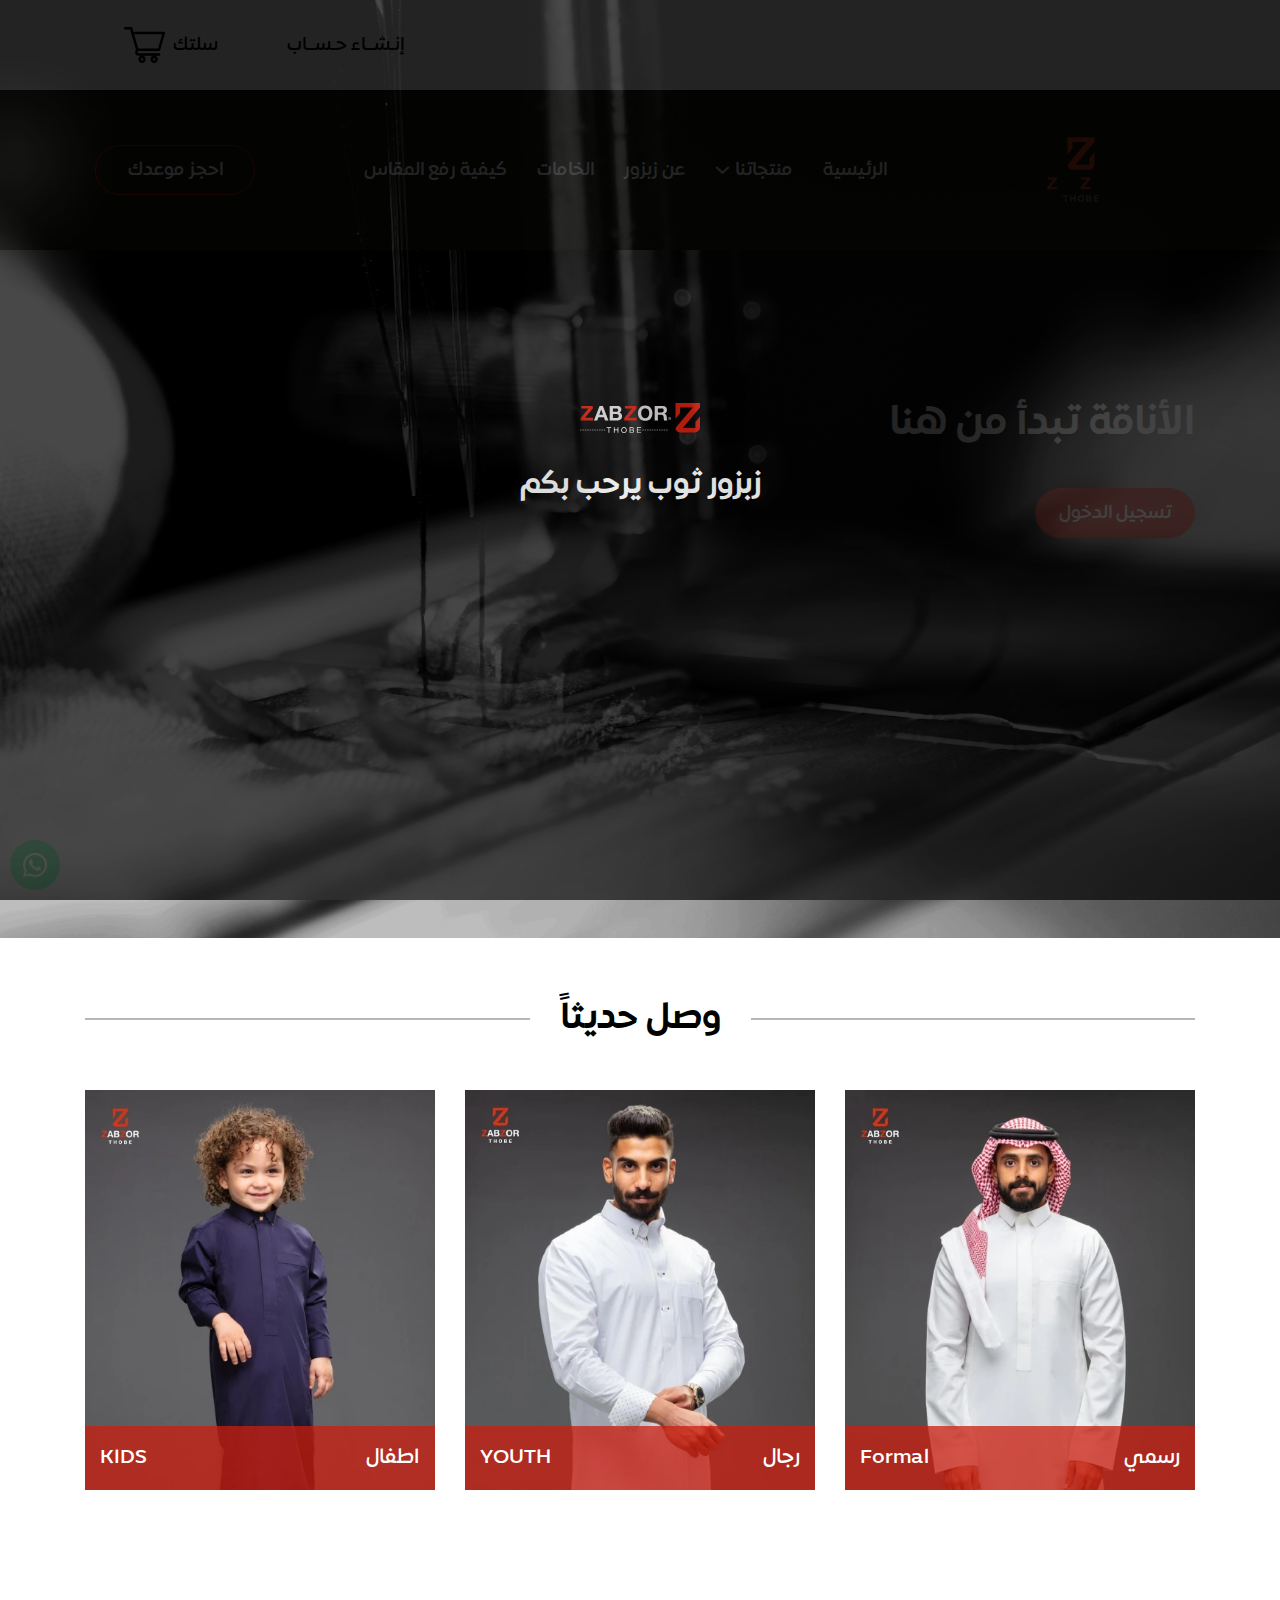
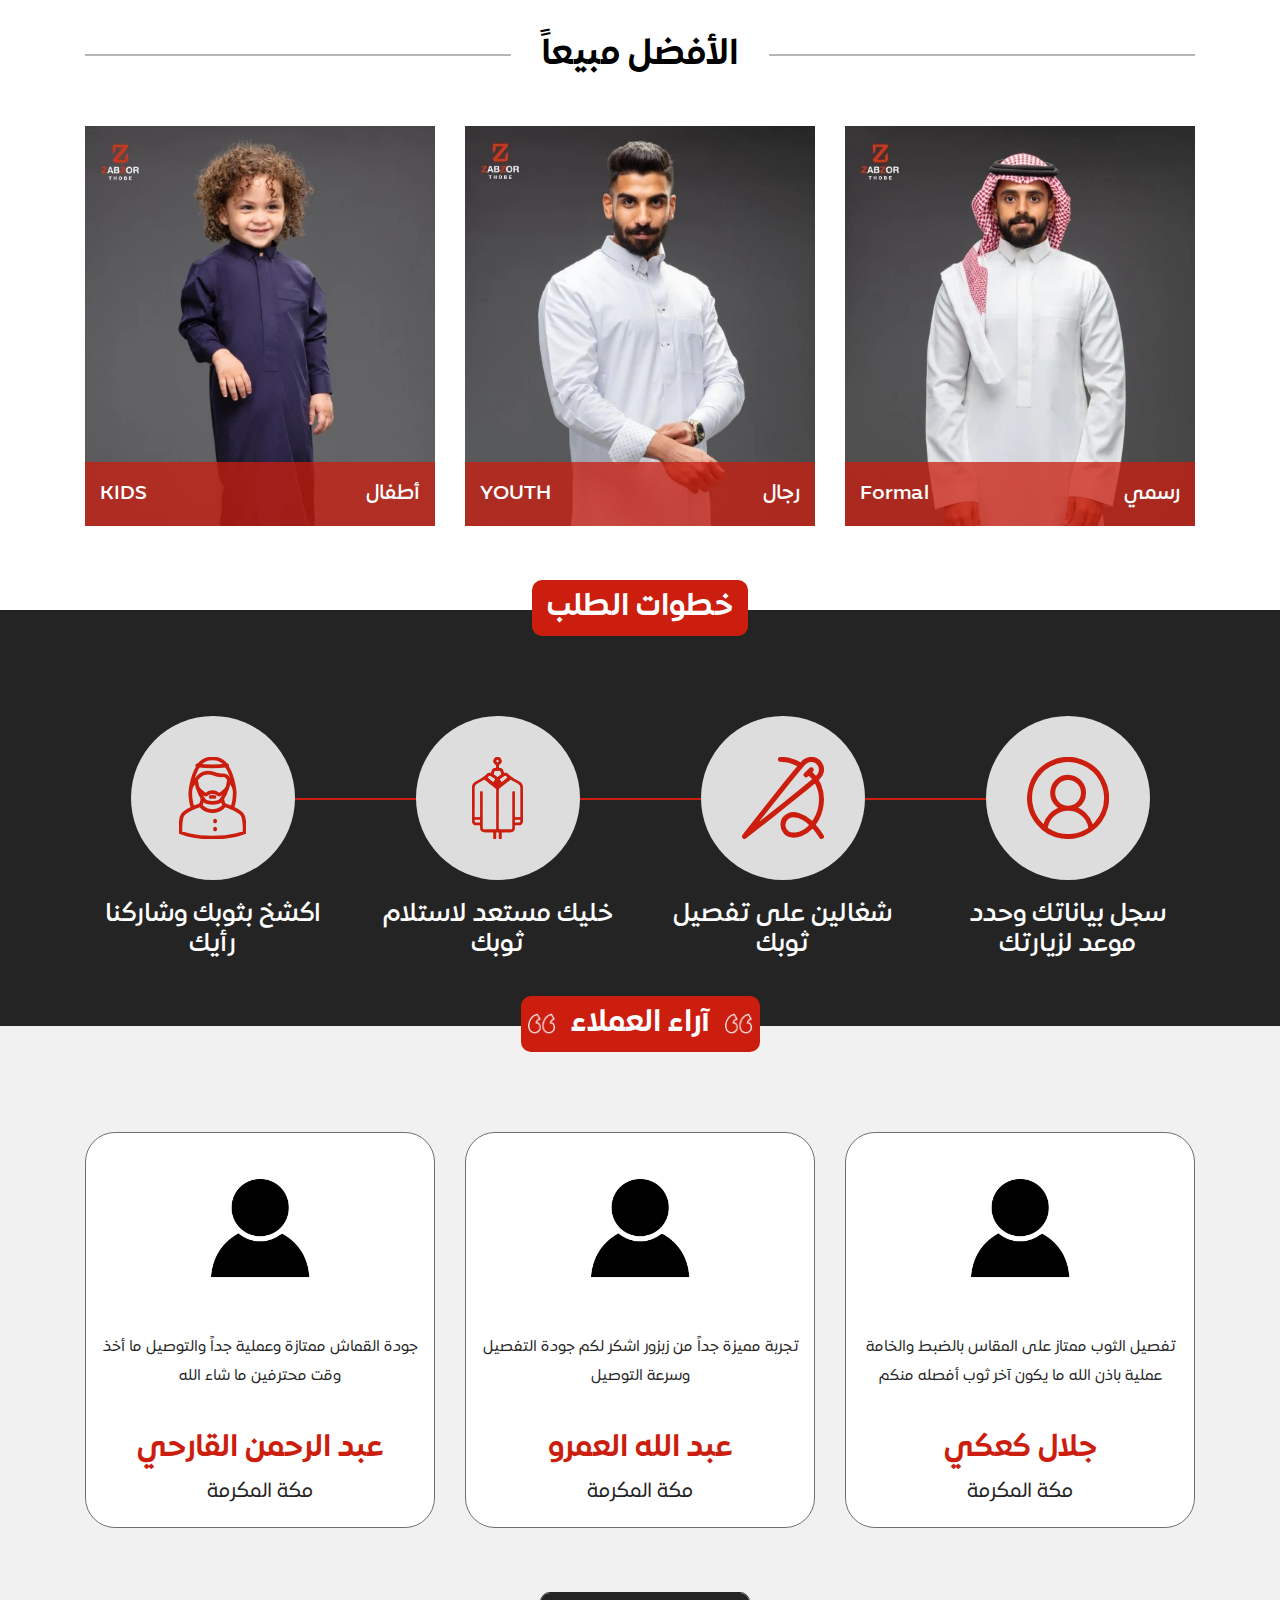
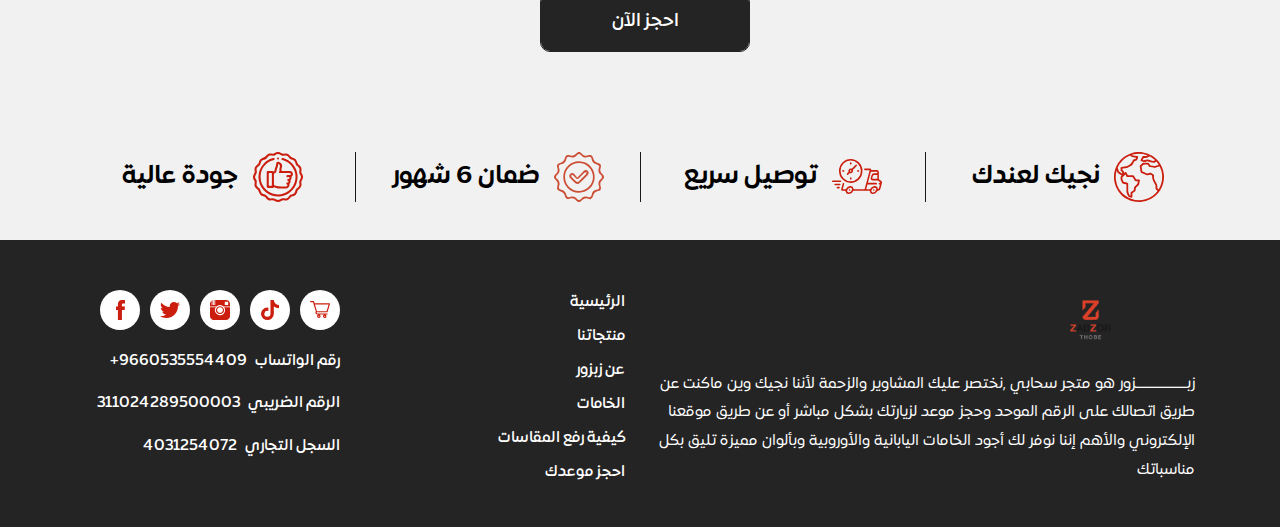
==== commit 4ac5804e: "edit  data" ====
--- a/index.html
+++ b/index.html
@@ -622,7 +622,7 @@
 
             <div class="col-lg-3 col-12 mb-2 border-shape">
               <div class="box">
-                <img src="assets/images/contact_3.png" alt="">
+                <img src="assets/images/contact_4.svg" alt="">
 
                 <h2>
                   ضمان 6 شهور
--- a/assets/css/style.css
+++ b/assets/css/style.css
@@ -2050,6 +2050,23 @@
           animation: tada 0.3s linear both;
 }
 
+.bold-link {
+  font-weight: 900;
+  text-decoration: underline !important;
+  color: #000;
+}
+.bold-link:hover {
+  color: #000;
+}
+
+.normal-link {
+  font-weight: 500;
+  color: #000;
+}
+.normal-link:hover {
+  color: #000;
+}
+
 @media (max-width: 999px) {
   .navbar .hamburger {
     display: block !important;
